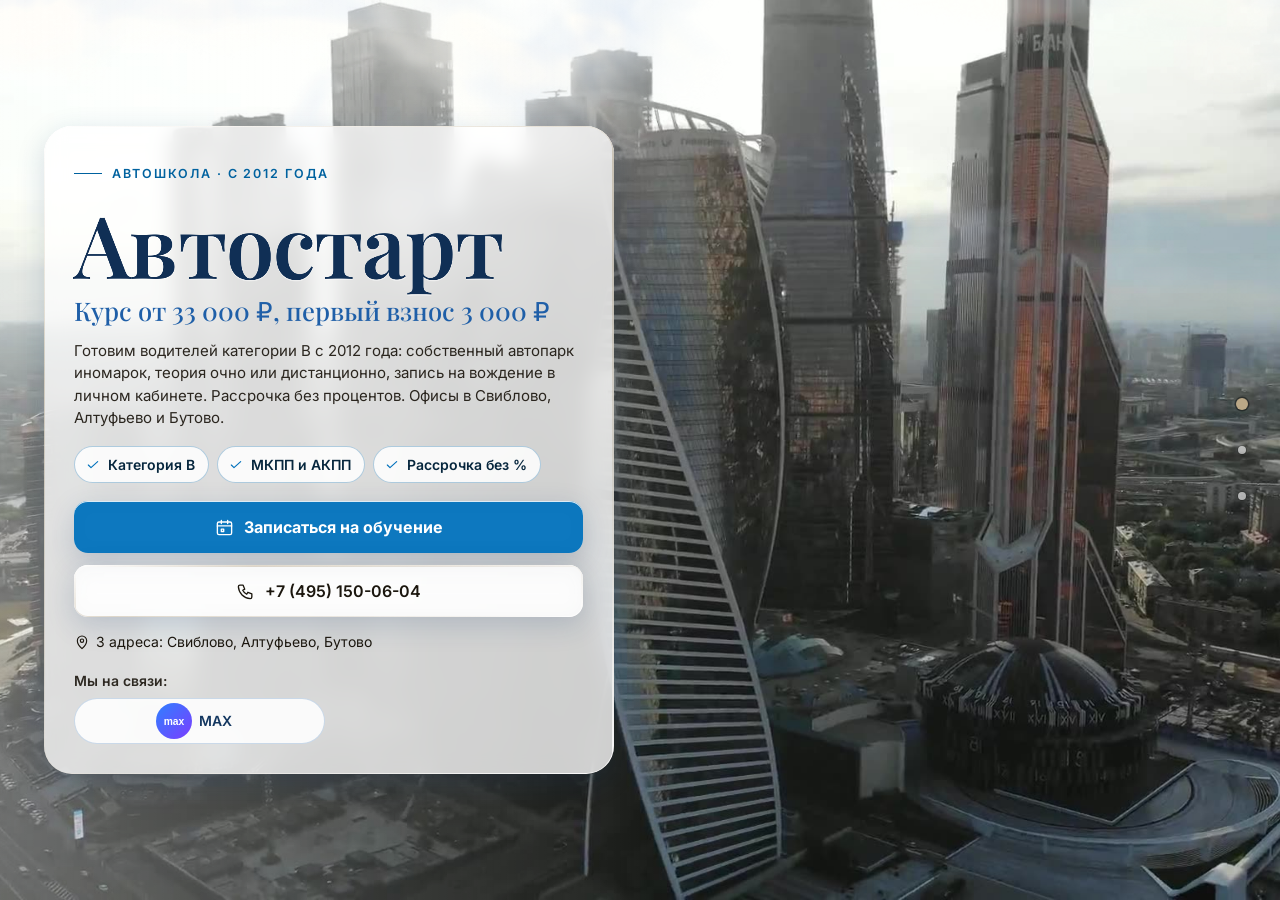
==== index.html @ 8926f815 "Автошкола «Автостарт»: этап 1 — главная, цены, контакты" ====
<!DOCTYPE html>
<html lang="ru" data-theme="light">
<head>
<meta charset="utf-8">
<meta name="viewport" content="width=device-width, initial-scale=1, viewport-fit=cover">
<title>Автошкола «Автостарт» — права категории B, Свиблово, Алтуфьево, Бутово, Москва, от 33 000 ₽</title>
<meta name="description" content="Автошкола «Автостарт» с 2012 года: категория B, МКПП и АКПП, рассрочка без процентов, первый взнос 3 000 ₽. Свиблово, Алтуфьево, Бутово. Курс — от 33 000 ₽. Телефон +7 (495) 150-06-04.">
<meta name="robots" content="noindex, nofollow, noarchive">
<meta name="geo.region" content="RU-SPE">
<meta name="geo.placename" content="Санкт-Петербург">
<meta name="geo.position" content="59.8944504;30.4585142">
<meta name="ICBM" content="59.8944504, 30.4585142">
<meta property="og:type" content="website">
<meta property="og:locale" content="ru_RU">
<meta property="og:site_name" content="Автошкола «Автостарт»">
<meta property="og:title" content="Автошкола «Автостарт» — права категории B, Свиблово, Алтуфьево, Бутово, Москва, от 33 000 ₽">
<meta property="og:description" content="Автошкола «Автостарт» с 2012 года: категория B, МКПП и АКПП, рассрочка без процентов, первый взнос 3 000 ₽. Свиблово, Алтуфьево, Бутово. Курс — от 33 000 ₽. Телефон +7 (495) 150-06-04.">
<meta name="twitter:card" content="summary_large_image">
<meta name="twitter:title" content="Автошкола «Автостарт» — права категории B, Свиблово, Алтуфьево, Бутово, Москва, от 33 000 ₽">
<meta name="twitter:description" content="Автошкола «Автостарт» с 2012 года: категория B, МКПП и АКПП, рассрочка без процентов, первый взнос 3 000 ₽. Свиблово, Алтуфьево, Бутово. Курс — от 33 000 ₽. Телефон +7 (495) 150-06-04.">
<meta name="theme-color" content="#edf6fc">
<link rel="icon" href="data:image/svg+xml,%3Csvg%20xmlns%3D%22http%3A//www.w3.org/2000/svg%22%20viewBox%3D%220%200%2064%2064%22%3E%3Crect%20width%3D%2264%22%20height%3D%2264%22%20rx%3D%2214%22%20fill%3D%22%231f5fa8%22/%3E%3Ccircle%20cx%3D%2232%22%20cy%3D%2232%22%20r%3D%2217%22%20fill%3D%22none%22%20stroke%3D%22%23fff%22%20stroke-width%3D%225%22/%3E%3Ccircle%20cx%3D%2232%22%20cy%3D%2232%22%20r%3D%225%22%20fill%3D%22%23ffc54d%22/%3E%3C/svg%3E">
<script>document.documentElement.classList.add('js');try{var _i=parseInt(localStorage.getItem('nb_fs2'),10),_f=[1,1.15,1.3,1.5][_i];if(_f)document.documentElement.style.setProperty('--fs',_f)}catch(e){}</script>
<style id="hero-timing">:root{--hero-d:1.2s}</style>
<link rel="preload" as="image" href="img/hero-poster.jpg" fetchpriority="high">
<!-- шрифты лежат внутри сайта: Google Fonts у российской аудитории режется -->
<style>
@font-face{font-family:'Inter';font-style:normal;font-weight:400;font-display:swap;src:url(assets/fonts/inter-400-cyrillic-ext.woff2) format('woff2');unicode-range:U+0460-052F, U+1C80-1C8A, U+20B4, U+2DE0-2DFF, U+A640-A69F, U+FE2E-FE2F}
@font-face{font-family:'Inter';font-style:normal;font-weight:400;font-display:swap;src:url(assets/fonts/inter-400-cyrillic.woff2) format('woff2');unicode-range:U+0301, U+0400-045F, U+0490-0491, U+04B0-04B1, U+2116}
@font-face{font-family:'Inter';font-style:normal;font-weight:400;font-display:swap;src:url(assets/fonts/inter-400-latin-ext.woff2) format('woff2');unicode-range:U+0100-02BA, U+02BD-02C5, U+02C7-02CC, U+02CE-02D7, U+02DD-02FF, U+0304, U+0308, U+0329, U+1D00-1DBF, U+1E00-1E9F, U+1EF2-1EFF, U+2020, U+20A0-20AB, U+20AD-20C0, U+2113, U+2C60-2C7F, U+A720-A7FF}
@font-face{font-family:'Inter';font-style:normal;font-weight:400;font-display:swap;src:url(assets/fonts/inter-400-latin.woff2) format('woff2');unicode-range:U+0000-00FF, U+0131, U+0152-0153, U+02BB-02BC, U+02C6, U+02DA, U+02DC, U+0304, U+0308, U+0329, U+2000-206F, U+20AC, U+2122, U+2191, U+2193, U+2212, U+2215, U+FEFF, U+FFFD}
@font-face{font-family:'Inter';font-style:normal;font-weight:500;font-display:swap;src:url(assets/fonts/inter-500-cyrillic-ext.woff2) format('woff2');unicode-range:U+0460-052F, U+1C80-1C8A, U+20B4, U+2DE0-2DFF, U+A640-A69F, U+FE2E-FE2F}
@font-face{font-family:'Inter';font-style:normal;font-weight:500;font-display:swap;src:url(assets/fonts/inter-500-cyrillic.woff2) format('woff2');unicode-range:U+0301, U+0400-045F, U+0490-0491, U+04B0-04B1, U+2116}
@font-face{font-family:'Inter';font-style:normal;font-weight:500;font-display:swap;src:url(assets/fonts/inter-500-latin-ext.woff2) format('woff2');unicode-range:U+0100-02BA, U+02BD-02C5, U+02C7-02CC, U+02CE-02D7, U+02DD-02FF, U+0304, U+0308, U+0329, U+1D00-1DBF, U+1E00-1E9F, U+1EF2-1EFF, U+2020, U+20A0-20AB, U+20AD-20C0, U+2113, U+2C60-2C7F, U+A720-A7FF}
@font-face{font-family:'Inter';font-style:normal;font-weight:500;font-display:swap;src:url(assets/fonts/inter-500-latin.woff2) format('woff2');unicode-range:U+0000-00FF, U+0131, U+0152-0153, U+02BB-02BC, U+02C6, U+02DA, U+02DC, U+0304, U+0308, U+0329, U+2000-206F, U+20AC, U+2122, U+2191, U+2193, U+2212, U+2215, U+FEFF, U+FFFD}
@font-face{font-family:'Inter';font-style:normal;font-weight:600;font-display:swap;src:url(assets/fonts/inter-600-cyrillic-ext.woff2) format('woff2');unicode-range:U+0460-052F, U+1C80-1C8A, U+20B4, U+2DE0-2DFF, U+A640-A69F, U+FE2E-FE2F}
@font-face{font-family:'Inter';font-style:normal;font-weight:600;font-display:swap;src:url(assets/fonts/inter-600-cyrillic.woff2) format('woff2');unicode-range:U+0301, U+0400-045F, U+0490-0491, U+04B0-04B1, U+2116}
@font-face{font-family:'Inter';font-style:normal;font-weight:600;font-display:swap;src:url(assets/fonts/inter-600-latin-ext.woff2) format('woff2');unicode-range:U+0100-02BA, U+02BD-02C5, U+02C7-02CC, U+02CE-02D7, U+02DD-02FF, U+0304, U+0308, U+0329, U+1D00-1DBF, U+1E00-1E9F, U+1EF2-1EFF, U+2020, U+20A0-20AB, U+20AD-20C0, U+2113, U+2C60-2C7F, U+A720-A7FF}
@font-face{font-family:'Inter';font-style:normal;font-weight:600;font-display:swap;src:url(assets/fonts/inter-600-latin.woff2) format('woff2');unicode-range:U+0000-00FF, U+0131, U+0152-0153, U+02BB-02BC, U+02C6, U+02DA, U+02DC, U+0304, U+0308, U+0329, U+2000-206F, U+20AC, U+2122, U+2191, U+2193, U+2212, U+2215, U+FEFF, U+FFFD}
@font-face{font-family:'Inter';font-style:normal;font-weight:700;font-display:swap;src:url(assets/fonts/inter-700-cyrillic-ext.woff2) format('woff2');unicode-range:U+0460-052F, U+1C80-1C8A, U+20B4, U+2DE0-2DFF, U+A640-A69F, U+FE2E-FE2F}
@font-face{font-family:'Inter';font-style:normal;font-weight:700;font-display:swap;src:url(assets/fonts/inter-700-cyrillic.woff2) format('woff2');unicode-range:U+0301, U+0400-045F, U+0490-0491, U+04B0-04B1, U+2116}
@font-face{font-family:'Inter';font-style:normal;font-weight:700;font-display:swap;src:url(assets/fonts/inter-700-latin-ext.woff2) format('woff2');unicode-range:U+0100-02BA, U+02BD-02C5, U+02C7-02CC, U+02CE-02D7, U+02DD-02FF, U+0304, U+0308, U+0329, U+1D00-1DBF, U+1E00-1E9F, U+1EF2-1EFF, U+2020, U+20A0-20AB, U+20AD-20C0, U+2113, U+2C60-2C7F, U+A720-A7FF}
@font-face{font-family:'Inter';font-style:normal;font-weight:700;font-display:swap;src:url(assets/fonts/inter-700-latin.woff2) format('woff2');unicode-range:U+0000-00FF, U+0131, U+0152-0153, U+02BB-02BC, U+02C6, U+02DA, U+02DC, U+0304, U+0308, U+0329, U+2000-206F, U+20AC, U+2122, U+2191, U+2193, U+2212, U+2215, U+FEFF, U+FFFD}
@font-face{font-family:'Playfair Display';font-style:normal;font-weight:500;font-display:swap;src:url(assets/fonts/playfair-display-500-cyrillic.woff2) format('woff2');unicode-range:U+0301, U+0400-045F, U+0490-0491, U+04B0-04B1, U+2116}
@font-face{font-family:'Playfair Display';font-style:normal;font-weight:500;font-display:swap;src:url(assets/fonts/playfair-display-500-latin-ext.woff2) format('woff2');unicode-range:U+0100-02BA, U+02BD-02C5, U+02C7-02CC, U+02CE-02D7, U+02DD-02FF, U+0304, U+0308, U+0329, U+1D00-1DBF, U+1E00-1E9F, U+1EF2-1EFF, U+2020, U+20A0-20AB, U+20AD-20C0, U+2113, U+2C60-2C7F, U+A720-A7FF}
@font-face{font-family:'Playfair Display';font-style:normal;font-weight:500;font-display:swap;src:url(assets/fonts/playfair-display-500-latin.woff2) format('woff2');unicode-range:U+0000-00FF, U+0131, U+0152-0153, U+02BB-02BC, U+02C6, U+02DA, U+02DC, U+0304, U+0308, U+0329, U+2000-206F, U+20AC, U+2122, U+2191, U+2193, U+2212, U+2215, U+FEFF, U+FFFD}
@font-face{font-family:'Playfair Display';font-style:normal;font-weight:600;font-display:swap;src:url(assets/fonts/playfair-display-600-cyrillic.woff2) format('woff2');unicode-range:U+0301, U+0400-045F, U+0490-0491, U+04B0-04B1, U+2116}
@font-face{font-family:'Playfair Display';font-style:normal;font-weight:600;font-display:swap;src:url(assets/fonts/playfair-display-600-latin-ext.woff2) format('woff2');unicode-range:U+0100-02BA, U+02BD-02C5, U+02C7-02CC, U+02CE-02D7, U+02DD-02FF, U+0304, U+0308, U+0329, U+1D00-1DBF, U+1E00-1E9F, U+1EF2-1EFF, U+2020, U+20A0-20AB, U+20AD-20C0, U+2113, U+2C60-2C7F, U+A720-A7FF}
@font-face{font-family:'Playfair Display';font-style:normal;font-weight:600;font-display:swap;src:url(assets/fonts/playfair-display-600-latin.woff2) format('woff2');unicode-range:U+0000-00FF, U+0131, U+0152-0153, U+02BB-02BC, U+02C6, U+02DA, U+02DC, U+0304, U+0308, U+0329, U+2000-206F, U+20AC, U+2122, U+2191, U+2193, U+2212, U+2215, U+FEFF, U+FFFD}
/* ===== Notary site — generator stylesheet (light warm base, dark theme by toggle) ===== */
:root{
  --p100:#665230; --p90:#97825e; --p80:#bba887; --p70:#c2b9a9; --p50:#dad5ce; --p40:#e0dedb;
  --p30:#eeece9; --p20:#f1f1f0; --p10:#f8f8f8; --n100:#0e0f11; --n90:#3c404b; --n10:#fff;

  --bg:var(--p10); --bg2:var(--p20); --bg3:var(--p30); --card:var(--n10); --text:var(--n100); --muted:var(--n90);
  --line:var(--p50); --line2:var(--p40); --accent:var(--p90); --accent-d:var(--p100); --accent-l:var(--p80); --accent-soft:var(--p30);
  --on-accent:#fff; --shadow:0 1px 10px rgba(51,51,51,.10); --shadow-lg:0 12px 40px rgba(30,24,10,.14);
  --hero-ov1:rgba(14,15,17,.72); --hero-ov2:rgba(14,15,17,.30); --sec-ov:rgba(248,248,248,.72);
  --ok:#2e8b57; --bad:#b4453b;
  /* те же цвета составляющими: rgba() понимают все браузеры, color-mix() — нет */
  --bg-rgb:248,248,248; --card-rgb:255,255,255; --accent-rgb:151,130,94; --ok-rgb:46,139,87;

  --zc:var(--fs); --fs:1; --vwu:calc(1vw / var(--fs)); --vhu:calc(1vh / var(--fs));   /* масштаб текста (А−/А+) и «честные» vw/vh под ним */
  --hdr-h:68px; --bar-h:70px; --vh:calc(100*var(--vhu)); --gap:24px; --radius:14px; --radius-s:10px;
  --font:"Inter",Tahoma,Arial,sans-serif; --serif:"Playfair Display",Georgia,"Times New Roman",serif;
  --ease:cubic-bezier(.65,.05,.36,1); --speed:520ms;
}
html[data-theme="dark"]{
  --bg:#17150f; --bg2:#1d1a13; --bg3:#252117; --card:#221e15; --text:#f1ebdf; --muted:#b9ae98;
  --line:#3a3325; --line2:#2f2a1e; --accent:#c9b17f; --accent-d:#e0cf9f; --accent-l:#8d7b58; --accent-soft:#2a251a;
  --on-accent:#17150f; --shadow:0 1px 12px rgba(0,0,0,.45); --shadow-lg:0 14px 40px rgba(0,0,0,.55);
  --hero-ov1:rgba(10,9,6,.80); --hero-ov2:rgba(10,9,6,.40); --sec-ov:rgba(16,15,12,.76);
  --bg-rgb:23,21,15; --card-rgb:34,30,21; --accent-rgb:201,177,127;
}

*,*::before,*::after{box-sizing:border-box}
/* А−/А+: весь сайт — шапка, плашки, меню, формы, окна — растёт пропорционально, как при увеличении масштаба в браузере */
html{-webkit-text-size-adjust:100%;scroll-behavior:auto;zoom:var(--fs,1)}
html,body{height:100%;margin:0;overflow:hidden;background:var(--bg);color:var(--text);
  font-family:var(--font);font-size:16px;line-height:1.55;-webkit-font-smoothing:antialiased}
body{overscroll-behavior:none;position:relative}
a{color:inherit;text-decoration:none}
img{display:block;max-width:100%}
button{font:inherit;color:inherit;background:none;border:0;padding:0;cursor:pointer}
input,select,textarea{font:inherit;color:inherit}
h1,h2,h3,h4,p{margin:0}
ul{margin:0;padding:0;list-style:none}
svg{display:block}
.ico{width:22px;height:22px;stroke:currentColor;fill:none;stroke-width:1.7;stroke-linecap:round;stroke-linejoin:round;flex:none}
.vh{position:absolute!important;width:1px;height:1px;overflow:hidden;clip:rect(0 0 0 0);white-space:nowrap}

/* ---------- typography helpers ---------- */
.kicker{display:inline-flex;align-items:center;gap:10px;font-size:13px;font-weight:600;letter-spacing:.14em;text-transform:uppercase;color:var(--accent)}
.kicker::before{content:"";width:28px;height:1px;background:var(--accent)}
.h2{font-size:clamp(26px,calc(3.2*var(--vwu,1vw)),40px);font-weight:600;letter-spacing:-.02em;line-height:1.12;margin-top:10px}
.lead{color:var(--muted);font-size:17px;max-width:640px;margin-top:12px}
.sec-head{margin-bottom:28px}
#contacts .sec-head{margin-bottom:18px}

/* ---------- buttons ---------- */
.btn{display:inline-flex;align-items:center;justify-content:center;gap:10px;min-height:48px;padding:0 22px;border-radius:999px;
  font-weight:600;font-size:15px;line-height:1;border:1.5px solid transparent;transition:background .25s,color .25s,border-color .25s,transform .2s,box-shadow .25s;white-space:nowrap}
.btn:active{transform:translateY(1px)}
.btn-primary{background:var(--accent-d);color:var(--on-accent);border-color:var(--accent-d)}
.btn-primary:hover{background:var(--accent);border-color:var(--accent);color:#fff}
html[data-theme="dark"] .btn-primary:hover{color:#17150f}
.btn-ghost{border-color:var(--line);color:var(--text);background:var(--card)}
.btn-ghost:hover{border-color:var(--accent);color:var(--accent-d)}
.btn-light{background:rgba(255,255,255,.14);color:#fff;border-color:rgba(255,255,255,.55);backdrop-filter:blur(6px)}
.btn-light:hover{background:#fff;color:var(--n100)}
.btn-white{background:#fff;color:var(--n100);border-color:#fff}
.btn-white:hover{background:var(--p30);border-color:var(--p30)}
.btn .ico{width:18px;height:18px}
.btn-sm{min-height:44px;padding:0 16px;font-size:14px}

/* ---------- header ---------- */
.hdr{position:fixed;top:0;left:0;right:0;height:var(--hdr-h);z-index:200;display:flex;align-items:center;
  zoom:calc(1 / var(--zc,1)); --vwu:1vw; --vhu:1vh;   /* А−/А+ шапку не трогают: она всегда как при 100 % (страница в zoom, шапка — встречный zoom) */
  background:rgba(var(--bg-rgb),.88);backdrop-filter:blur(12px);-webkit-backdrop-filter:blur(12px);
  border-bottom:1px solid var(--line2);transition:background .3s}
.hdr-in{width:100%;max-width:1280px;margin:0 auto;padding:0 28px;display:flex;align-items:center;gap:24px}
.brand{display:flex;align-items:center;gap:12px;min-width:0;min-height:44px}
.mono-img{object-fit:contain;background:#fff;padding:2px;box-sizing:border-box}
.mono{width:42px;height:42px;border-radius:12px;background:var(--accent-d);color:var(--on-accent);display:grid;place-items:center;
  font-family:var(--serif);font-size:20px;font-weight:600;flex:none;letter-spacing:.02em}
.brand-t{display:flex;flex-direction:column;line-height:1.15;min-width:0}
.brand-n{font-weight:600;font-size:15px;white-space:nowrap;overflow:hidden;text-overflow:ellipsis}
.brand-s{font-size:13px;color:var(--muted);white-space:nowrap;overflow:hidden;text-overflow:ellipsis}
.nav{display:flex;align-items:center;gap:4px;margin-left:auto}
.nav > li{position:relative}
.nav-a{display:inline-flex;align-items:center;gap:6px;min-height:44px;padding:10px 12px;border-radius:8px;font-size:14px;font-weight:500;color:var(--text);opacity:.8;transition:opacity .2s,background .2s}
.nav-a:hover,.nav-a.cur,.nav > li.open > .nav-a{opacity:1;background:var(--bg3)}
.nav-a .chev{width:14px;height:14px;transition:transform .25s}
.nav > li.open > .nav-a .chev{transform:rotate(180deg)}
.hdr-tools{display:flex;align-items:center;gap:6px;margin-left:8px}
.tool{width:44px;height:44px;border-radius:10px;display:grid;place-items:center;color:var(--text);opacity:.8;transition:background .2s,opacity .2s}
.tool:hover{background:var(--bg3);opacity:1}
.tool .ico{width:20px;height:20px}
.tool-lang{width:auto;padding:0 10px;gap:6px;font-size:13px;font-weight:600;letter-spacing:.04em;display:flex;align-items:center}
.lang-wrap{position:relative}
.lang-dd{position:absolute;right:0;top:calc(100% + 8px);background:var(--card);border:1px solid var(--line);border-radius:12px;box-shadow:var(--shadow-lg);
  padding:6px;min-width:190px;display:none;z-index:210}
.lang-wrap.open .lang-dd{display:block}
.lang-dd button,.lang-dd a{display:flex;width:100%;align-items:center;gap:10px;min-height:44px;padding:9px 12px;border-radius:8px;font-size:14px;text-align:left}
.lang-dd button:hover,.lang-dd a:hover{background:var(--bg3)}
.lang-dd button.cur,.lang-dd a.cur{color:var(--accent-d);font-weight:600}
.lang-dd b{font-size:13px;letter-spacing:.08em;width:26px;color:var(--muted)}
.hdr-book{margin-left:4px}
.burger{display:none}
.moon,.sun{display:none}
html[data-theme="dark"] .sun{display:block}
html:not([data-theme="dark"]) .moon{display:block}

/* mega menu */
.mega{position:absolute;left:50%;top:calc(100% + 10px);transform:translateX(-50%);width:min(980px,calc(calc(100*var(--vwu,1vw)) - 40px));
  background:var(--card);border:1px solid var(--line);border-radius:16px;box-shadow:var(--shadow-lg);padding:20px;display:none;z-index:210}
.nav > li.open > .mega{display:block}
.mega-head{display:flex;justify-content:space-between;align-items:baseline;gap:16px;padding:0 6px 14px;border-bottom:1px solid var(--line2);margin-bottom:12px}
.mega-head b{font-size:14px}
.mega-head span{font-size:13px;color:var(--muted)}
.mega-grid{display:grid;grid-template-columns:repeat(2,1fr);gap:4px}
.mega-it{display:flex;gap:12px;align-items:flex-start;padding:10px 12px;border-radius:10px;text-align:left;width:100%;transition:background .2s}
.mega-it:hover{background:var(--bg3)}
.mega-it .cic{width:38px;height:38px;border-radius:10px;background:var(--accent-soft);color:var(--accent-d);display:grid;place-items:center;flex:none}
.mega-it .cic .ico{width:20px;height:20px}
.mega-it b{display:block;font-size:14px;font-weight:600}
.mega-it small{display:block;font-size:13px;color:var(--muted);line-height:1.35;margin-top:2px}
.mega-it em{font-style:normal;font-size:13px;color:var(--accent);margin-top:3px;display:block}

/* mobile menu */
.mmenu{position:fixed;top:calc(var(--hdr-h) / var(--zc,1));left:0;right:0;bottom:var(--bar-h);z-index:190;background:var(--bg);overflow-y:auto;padding:14px 18px 30px;display:none}
.mmenu.open{display:block}
.mmenu a,.mmenu .macc > button{display:flex;align-items:center;justify-content:space-between;width:100%;padding:14px 6px;border-bottom:1px solid var(--line2);font-size:17px;font-weight:500;text-align:left}
.mmenu .macc > button .chev{width:18px;height:18px;transition:transform .25s}
.mmenu .macc.open > button .chev{transform:rotate(180deg)}
.mmenu .macc-list{display:none;padding:4px 0 8px}
.mmenu .macc.open .macc-list{display:block}
.mmenu .macc-list button{display:flex;align-items:center;gap:12px;width:100%;padding:11px 8px;border-radius:10px;text-align:left;font-size:15px}
.mmenu .macc-list button:hover{background:var(--bg3)}
.mmenu .macc-list .cic{width:32px;height:32px;border-radius:8px;background:var(--accent-soft);color:var(--accent-d);display:grid;place-items:center;flex:none}
.mmenu .macc-list .cic .ico{width:17px;height:17px}
.mmenu-foot{display:flex;flex-wrap:wrap;gap:8px;margin-top:18px}
.mmenu-foot .btn{flex:1}

/* ---------- full-page scroller ---------- */
.fp{position:relative;width:100%;height:var(--vh);overflow:hidden}
.fp-track{will-change:transform;transition:transform var(--speed) var(--ease)}
.fp-track.no-anim{transition:none}
.sec{position:relative;height:var(--vh);width:100%;overflow:hidden}
.sec-scroll{height:100%;overflow-y:auto;overflow-x:hidden;display:flex;flex-direction:column;
  padding:calc(var(--hdr-h) / var(--zc,1) + 20px) 28px calc(var(--bar-h) + 96px);-webkit-overflow-scrolling:touch;scrollbar-width:thin;scrollbar-color:var(--line) transparent}
.wrap{margin:auto;width:100%;max-width:1180px}
.sec-alt{background:var(--bg2)}

/* reveal animation */
.rv{opacity:0;transform:translateY(18px);transition:opacity .7s ease,transform .7s ease;transition-delay:calc(var(--i,0) * 90ms)}
.sec.active .rv{opacity:1;transform:none}

/* side dots */
.dots{position:fixed;right:16px;top:50%;transform:translateY(-50%);z-index:150;display:flex;flex-direction:column;gap:2px}
.dots button{position:relative;width:44px;height:44px;display:grid;place-items:center}
.dots button::after{content:"";width:8px;height:8px;border-radius:50%;background:var(--muted);opacity:.45;transition:transform .25s,opacity .25s,background .25s}
.dots button:hover::after{opacity:.9}
.dots button.cur::after{background:var(--accent);opacity:1;transform:scale(1.5)}
.dots button span{position:absolute;right:32px;top:50%;transform:translateY(-50%) translateX(6px);background:var(--n100);color:#fff;font-size:13px;
  padding:5px 10px;border-radius:6px;white-space:nowrap;opacity:0;pointer-events:none;transition:opacity .2s,transform .2s}
.dots button:hover span{opacity:1;transform:translateY(-50%)}
.sec-hero ~ .dots{color:#fff}
body[data-sec="0"] .dots button::after{background:#fff}
body[data-sec="0"] .dots button.cur::after{background:var(--p80)}

.sec:not(.sec-hero) .sec-scroll{position:relative;z-index:1}

.status{display:inline-flex;align-items:center;gap:8px;padding:8px 14px 8px 10px;border-radius:999px;background:rgba(255,255,255,.12);border:1px solid rgba(255,255,255,.28);font-size:13px;backdrop-filter:blur(6px)}
.status i{width:9px;height:9px;border-radius:50%;background:#7bd389;box-shadow:0 0 0 3px rgba(123,211,137,.28)}
.status.closed i{background:#f08a7e;box-shadow:0 0 0 3px rgba(240,138,126,.28)}
.status.soon i{background:#f0c674;box-shadow:0 0 0 3px rgba(240,198,116,.28)}
.status span{opacity:.85}
.addr-link{display:inline-flex;align-items:center;gap:6px;border-bottom:1px solid currentColor;padding:13px 0 14px;margin:-13px 0 -14px;transition:color .2s}
.addr-link:hover{color:var(--accent)}
.addr-link .ico{width:16px;height:16px}

/* ---------- services ---------- */
.svc-grid{display:grid;grid-template-columns:repeat(5,1fr);gap:14px}
.svc{display:flex;flex-direction:column;align-items:flex-start;gap:10px;padding:18px 16px 16px;border-radius:var(--radius);background:var(--card);border:1px solid var(--line2);
  text-align:left;min-height:170px;transition:transform .25s,box-shadow .25s,border-color .25s;position:relative}
.svc:hover{transform:translateY(-3px);box-shadow:var(--shadow-lg);border-color:var(--accent-l)}
.svc .cic{width:44px;height:44px;border-radius:12px;background:var(--accent-soft);color:var(--accent-d);display:grid;place-items:center}
.svc b{font-size:15px;font-weight:600;line-height:1.3}
.svc small{font-size:13px;color:var(--muted);line-height:1.35}
.svc em{font-style:normal;font-size:13px;color:var(--accent);margin-top:auto;padding-top:6px;display:inline-flex;align-items:center;gap:4px}
.svc em .ico{width:12px;height:12px}

/* ---------- about ---------- */
.about{display:grid;grid-template-columns:1.15fr .85fr;gap:48px;align-items:start}
.about-txt p{color:var(--muted);margin-top:14px;font-size:16px}
.about-txt p:first-of-type{color:var(--text)}
.quote{margin-top:22px;padding:16px 20px;border-left:3px solid var(--accent);background:var(--card);border-radius:0 12px 12px 0;font-family:var(--serif);font-size:18px;line-height:1.45;color:var(--text)}
.creds{display:grid;gap:10px}
.cred{display:flex;gap:14px;align-items:center;padding:14px 16px;border-radius:12px;background:var(--card);border:1px solid var(--line2)}
.cred .cic{width:40px;height:40px;border-radius:10px;background:var(--accent-soft);color:var(--accent-d);display:grid;place-items:center;flex:none}
.cred .cic .ico{width:20px;height:20px}
.cred small{display:block;font-size:13px;color:var(--muted);text-transform:uppercase;letter-spacing:.06em}
.cred b{display:block;font-size:15px;font-weight:600;line-height:1.3}
.chips{display:flex;flex-wrap:wrap;gap:8px;margin-top:16px}
.chips li{padding:8px 14px;border-radius:999px;border:1px solid var(--accent-l);color:var(--accent-d);font-size:13.5px;font-weight:500;background:var(--card)}
.strong-lbl{margin-top:22px;font-size:13px;text-transform:uppercase;letter-spacing:.1em;color:var(--muted)}

/* ---------- how ---------- */
.steps{display:grid;grid-template-columns:repeat(5,1fr);gap:16px;position:relative;margin-top:14px}
.steps::before{content:"";position:absolute;left:8%;right:8%;top:30px;height:1px;background:var(--line)}
.step{position:relative;padding:0 8px}
.step-n{width:60px;height:60px;border-radius:50%;background:var(--card);border:1.5px solid var(--accent-l);color:var(--accent-d);display:grid;place-items:center;
  font-family:var(--serif);font-size:24px;font-weight:600;position:relative;z-index:1;transition:background .4s,color .4s}
.sec.active .step-n{animation:pop .6s var(--ease) both;animation-delay:calc(var(--i) * 140ms + 150ms)}
@keyframes pop{0%{transform:scale(.6);opacity:0}60%{transform:scale(1.08);opacity:1}100%{transform:scale(1)}}
.step b{display:block;margin-top:16px;font-size:17px;font-weight:600}
.step p{color:var(--muted);font-size:14.5px;margin-top:6px}

/* ---------- reviews ---------- */
.reviews{display:grid;grid-template-columns:300px 1fr;gap:28px;align-items:start}
.rsum{background:var(--card);border:1px solid var(--line2);border-radius:var(--radius);padding:26px 24px;text-align:center}
.rsum .big{font-family:var(--serif);font-size:64px;line-height:1;font-weight:500;color:var(--accent-d)}
.stars{display:inline-flex;gap:3px;--fill:100%}
.stars svg{width:20px;height:20px}
.stars .st{fill:var(--line);stroke:none}
.stars .st.on{fill:#e7b73b}
.stars .st.half{fill:url(#halfgrad)}
.rsum .stars{margin-top:8px}
.rsum p{color:var(--muted);font-size:13.5px;margin-top:10px;line-height:1.4}
.rsum .btn{margin-top:16px;width:100%}
.rsum .gis{display:block;margin:10px 0 -14px;padding:14px 0;font-size:13px;color:var(--accent-d);text-decoration:underline;text-underline-offset:3px}
.rgrid{display:grid;grid-template-columns:repeat(2,1fr);gap:14px}
.rev{background:var(--card);border:1px solid var(--line2);border-radius:var(--radius);padding:20px;display:flex;flex-direction:column;gap:10px}
.rev .stars svg{width:15px;height:15px}
.rev p{font-size:14.5px;line-height:1.5;flex:1}
.rev p::before{content:"“";font-family:var(--serif);color:var(--accent);font-size:22px;line-height:0;margin-right:4px;vertical-align:-6px}
.rev-meta{display:flex;flex-wrap:wrap;justify-content:space-between;gap:4px 10px;align-items:baseline;font-size:13px;color:var(--muted)}
.rev-meta b{color:var(--text);font-weight:600}
.rev-src{display:inline-flex;align-items:center;gap:5px;white-space:nowrap;margin-left:auto}
.rev-src i{width:6px;height:6px;border-radius:50%;background:var(--accent)}
.rev-sample{color:var(--muted);font-style:italic;opacity:.85}
.rev-real{color:var(--accent-d);font-weight:600}
.rev-real i{background:var(--ok)}
.rev-is-real{border-color:var(--accent-l)}
.demo-note{margin-top:14px;max-width:760px;font-size:13.5px;line-height:1.45;color:var(--muted);background:var(--accent-soft);
  border-left:3px solid var(--accent);border-radius:0 8px 8px 0;padding:8px 12px}
.rnote{margin-top:14px;font-size:13px;color:var(--muted)}

/* ---------- faq ---------- */
.faq{display:grid;grid-template-columns:1fr 1fr;gap:0 32px;align-items:start}
.faq-col{display:flex;flex-direction:column}
.fq{border-bottom:1px solid var(--line)}
.fq > button{display:flex;width:100%;align-items:center;justify-content:space-between;gap:16px;min-height:44px;padding:16px 4px;text-align:left;font-weight:600;font-size:15.5px;line-height:1.35}
.fq > button .pl{width:26px;height:26px;border-radius:50%;border:1px solid var(--line);display:grid;place-items:center;flex:none;color:var(--accent-d);transition:transform .3s,background .3s}
.fq > button .pl .ico{width:14px;height:14px}
.fq.open > button .pl{transform:rotate(45deg);background:var(--accent-soft)}
.fq-a{display:grid;grid-template-rows:0fr;transition:grid-template-rows .35s var(--ease)}
.fq.open .fq-a{grid-template-rows:1fr}
.fq-a > div{overflow:hidden}
.fq-a p{color:var(--muted);font-size:14.5px;padding:0 4px 16px;line-height:1.55}
.fq-a .faq-note{font-size:13px;color:var(--accent-d);padding-bottom:6px}
.fq-a .faq-note:empty{display:none}

/* ---------- contacts ---------- */
.contacts{display:grid;grid-template-columns:1fr 1.05fr 1fr;gap:18px;align-items:stretch}
.contacts .cbox{padding:16px 18px}
.cbox{background:var(--card);border:1px solid var(--line2);border-radius:var(--radius);padding:20px}
.cl{display:grid;gap:12px}
.cl li{display:flex;gap:12px;align-items:flex-start}
.cl .cic{width:36px;height:36px;border-radius:10px;background:var(--accent-soft);color:var(--accent-d);display:grid;place-items:center;flex:none}
.cl .cic .ico{width:18px;height:18px}
.cl small{display:block;font-size:13px;color:var(--muted);text-transform:uppercase;letter-spacing:.06em}
.cl b{display:block;font-weight:500;font-size:15px;line-height:1.4}
.cl a.tel,.cl a.mail{display:block;padding:14px 0;margin:-14px 0}
.cl a.tel:hover,.cl a.mail:hover{color:var(--accent-d)}
.hours-link{display:inline-block;font-size:13px;color:var(--accent-d);text-decoration:underline;text-underline-offset:3px;padding:14px 0;margin:-14px 0}
.cl .msgs{display:flex;gap:8px;margin-top:4px;flex-wrap:wrap}
.cl .msgs a{display:inline-flex;align-items:center;gap:6px;padding:6px 10px;border-radius:8px;border:1px solid var(--line);font-size:13px;min-height:44px}
.cl .msgs a .ico{width:16px;height:16px}
.mapbox{display:flex;flex-direction:column;gap:12px;padding:12px}
.map{flex:1;min-height:280px;border-radius:10px;overflow:hidden;border:1px solid var(--line);background:var(--bg3);position:relative}
.map iframe{width:100%;height:100%;border:0;position:absolute;inset:0}
.map-actions{display:flex;gap:8px;flex-wrap:wrap}
.map-actions .btn{flex:1;min-height:44px;font-size:14px;padding:0 12px}

/* form */
.form h3{font-size:19px;font-weight:600}
.form .fdesc{color:var(--muted);font-size:13.5px;margin-top:6px}
.fg{display:grid;gap:8px;margin-top:12px}
.f2{display:grid;grid-template-columns:1fr 1fr;gap:10px}
.fld{display:flex;flex-direction:column;gap:4px}
.fld label{font-size:13px;color:var(--muted);font-weight:500}
.fld input,.fld select,.fld textarea{width:100%;background:var(--bg);border:1px solid var(--line);border-radius:10px;padding:8px 12px;font-size:14px;transition:border-color .2s,box-shadow .2s;min-height:44px}
.fld textarea{min-height:48px;resize:vertical}
.fld input:focus,.fld select:focus,.fld textarea:focus{outline:0;border-color:var(--accent);box-shadow:0 0 0 3px rgba(var(--accent-rgb),.22)}
.fld.err input,.fld.err select{border-color:var(--bad)}
.ferr{font-size:13px;color:var(--bad);display:none}
.fld.err .ferr{display:block}
.fnote{font-size:13px;color:var(--muted);margin-top:8px;line-height:1.4}
.fok{display:none;margin-top:10px;padding:10px 12px;border-radius:10px;background:rgba(var(--ok-rgb),.12);color:var(--ok);font-size:13.5px}
.fok.show{display:block}

.foot{margin-top:18px;padding-top:12px;padding-left:250px;flex-wrap:nowrap;align-items:flex-start;border-top:1px solid var(--line2);display:flex;justify-content:space-between;gap:16px;flex-wrap:wrap;font-size:13px;color:var(--muted)}
.foot p{max-width:none}
.foot .fl{white-space:nowrap;flex:none}
.foot .fl a{margin-left:14px;padding:14px 0;margin-top:-14px;margin-bottom:-14px;display:inline-block;min-width:44px;text-align:center;text-decoration:underline;text-underline-offset:3px}

/* ---------- bottom bar ---------- */
.bar{position:fixed;inset:auto 0 0;z-index:300;background:var(--card);box-shadow:0 -1px 10px rgba(51,51,51,.1);border-top:1px solid var(--line2);
  padding:6px 0;padding-bottom:calc(6px + env(safe-area-inset-bottom,0px))}
.bar-in{display:flex;justify-content:space-around;align-items:center;max-width:1080px;margin:0 auto}
.bi{display:flex;flex-direction:column;align-items:center;gap:5px;padding:8px 24px;border-radius:10px;font-size:13.5px;line-height:1;color:var(--text);opacity:.65;
  transition:opacity .3s,background .3s,color .3s;flex:1;max-width:190px;min-width:0}
.bi span{white-space:nowrap;max-width:100%;overflow:hidden;text-overflow:ellipsis}
.bi .ico{width:24px;height:24px}
.bi:hover{opacity:1;background:var(--bg3)}
.bi.cur{opacity:1;color:var(--accent-d)}


/* ---------- modals ---------- */
.modal{position:fixed;inset:0;z-index:400;background:rgba(14,15,17,.62);display:none;align-items:center;justify-content:center;padding:20px}
.modal.open{display:flex}
.mbox{background:var(--card);color:var(--text);border-radius:18px;width:100%;max-width:560px;max-height:min(calc(86*var(--vhu,1vh)),860px);overflow:auto;padding:26px 26px 22px;position:relative;box-shadow:var(--shadow-lg);
  animation:mup .3s var(--ease)}
@keyframes mup{from{opacity:0;transform:translateY(16px) scale(.98)}to{opacity:1;transform:none}}
.mbox-lg{max-width:760px}
.mclose{position:absolute;top:12px;right:12px;width:44px;height:44px;border-radius:50%;display:grid;place-items:center;color:var(--muted)}
.mclose:hover{background:var(--bg3);color:var(--text)}
.mbox h3{font-size:22px;font-weight:600;padding-right:36px}
.mbox .msub{color:var(--muted);font-size:14px;margin-top:4px}
.hours-t{width:100%;border-collapse:collapse;margin-top:16px;font-size:15px}
.hours-t td{padding:9px 6px;border-bottom:1px solid var(--line2)}
.hours-t td:last-child{text-align:right;font-weight:500;white-space:nowrap}
.hours-t tr.today td{color:var(--accent-d);font-weight:600}
.hours-t tr.today td:first-child::after{content:" · " attr(data-today);font-weight:400;font-size:13px;color:var(--muted)}
.hours-t tr.off td:last-child{color:var(--muted);font-weight:400}
.mnote{margin-top:14px;padding:12px 14px;border-radius:10px;background:var(--bg2);font-size:13.5px;color:var(--muted)}
.mnote b{display:block;color:var(--text);margin-bottom:3px;font-size:13px}
.mcontacts{display:flex;flex-wrap:wrap;gap:8px;margin-top:14px}
.mcontacts a{display:inline-flex;align-items:center;gap:7px;min-height:44px;padding:9px 13px;border-radius:10px;border:1px solid var(--line);font-size:13.5px}
.mcontacts a .ico{width:16px;height:16px}
.mcontacts a:hover{border-color:var(--accent)}
/* способы записи: позвонить, написать на почту, заказать обратный звонок */
.bk-opts{display:grid;gap:10px;margin-top:14px}
.bk-opt{display:flex;align-items:center;gap:14px;min-height:60px;padding:10px 16px;border-radius:14px;border:1px solid var(--line);background:var(--bg3);color:var(--text);font-size:16px;font-weight:600;text-align:left;text-decoration:none;transition:border-color .2s,background .2s}
.bk-opt:hover{border-color:var(--accent);background:var(--accent-soft)}
.bk-opt .ico{width:24px;height:24px;color:var(--accent-d);flex:none}
.bk-opt small{display:block;font-weight:400;font-size:13px;color:var(--muted);margin-top:1px}
.mbox-book{max-width:440px}
/* оплата значками, подпись у общего телефона */
.pay-pills{display:flex;flex-wrap:wrap;gap:6px;margin-top:5px}
.pay-pill{display:inline-flex;align-items:center;gap:6px;padding:4px 11px 4px 9px;border-radius:999px;border:1px solid var(--line);background:var(--bg3);font-size:13px;font-weight:600;line-height:1.3;white-space:nowrap}
.pay-pill .ico{width:15px;height:15px;color:var(--accent-d)}
.pay-pill.pay-logo{background:#fff;border-color:rgba(0,0,0,.12);padding:3px 11px;min-height:28px}
.pay-pill.pay-logo img{display:block;height:17px;width:auto}
.pay-pill.pay-logo img[src$="sbp.svg"]{height:20px}

.brand-t{display:flex;flex-direction:column;justify-content:center;gap:2px;line-height:1.1;min-width:0}
.brand-s{display:block;font-size:10.5px;font-weight:600;letter-spacing:.16em;text-transform:uppercase;color:var(--muted);white-space:nowrap;overflow:visible;text-overflow:clip}
.brand-n{font-size:16px;font-weight:600;white-space:nowrap;overflow:visible;text-overflow:clip}
.nav-a{white-space:nowrap}
#navServices{position:static}
.mega{max-height:calc(calc(100*var(--vhu,1vh)) - var(--hdr-h) - 24px);overflow-y:auto;top:calc(100% + 6px);width:min(980px,calc(calc(100*var(--vwu,1vw)) - 32px))}
@media screen and (max-width:760px){.mega-grid{grid-template-columns:1fr}}
@media screen and (max-width:479px){.brand-t{display:flex}.brand-s{font-size:9px;letter-spacing:.14em}.brand-n{font-size:12.5px;white-space:normal;line-height:1.12}}
.bk-inline{grid-template-columns:repeat(3,1fr);gap:8px}
.bk-inline .bk-opt{flex-direction:column;justify-content:center;gap:5px;min-height:76px;padding:9px 6px;font-size:13.5px;text-align:center;line-height:1.2}
.bk-inline .bk-opt .ico{width:22px;height:22px}
.bk-inline .bk-opt small{display:none}
/* services modal */
.svc-list{margin-top:16px;display:grid;grid-template-columns:1fr 1fr;gap:6px}
.svc-list button{display:flex;gap:10px;align-items:center;width:100%;min-height:44px;text-align:left;padding:10px 12px;border-radius:10px;font-size:14px;line-height:1.35;border:1px solid var(--line2);background:var(--bg)}
.svc-list button:hover{border-color:var(--accent);background:var(--accent-soft)}
.svc-list button .ico{width:16px;height:16px;color:var(--accent);margin-top:2px}
.mhint{font-size:13px;color:var(--muted);margin-top:12px}
.mhead{display:flex;gap:14px;align-items:center;padding-right:36px}
.mhead .cic{width:48px;height:48px;border-radius:12px;background:var(--accent-soft);color:var(--accent-d);display:grid;place-items:center;flex:none}

/* ---------- responsive ---------- */
@media (max-width:1200px){
  .svc-grid{grid-template-columns:repeat(5,1fr)}
  .svc{min-height:160px;padding:14px}
  .svc small{display:none}
}
@media screen and (max-width:991px){
  :root{--hdr-h:62px}
  .nav,.hdr-book{display:none}
  .burger{display:grid}
  .hdr-in{padding:0 18px;gap:12px}
}
@media (max-width:991px){
  :root{--bar-h:64px}
  .sec-scroll{padding:calc(var(--hdr-h) / var(--zc,1) + 16px) 22px calc(var(--bar-h) + 96px)}
  .dots{right:8px;gap:8px}
  .dots button span{display:none}
  .svc-grid{grid-template-columns:repeat(3,1fr);gap:10px}
  .svc{min-height:0}
  .about{grid-template-columns:1fr;gap:22px}
  .steps{grid-template-columns:repeat(5,1fr);gap:10px}
  .step-n{width:48px;height:48px;font-size:20px}
  .step b{font-size:15px}.step p{font-size:13px}
  .reviews{grid-template-columns:1fr;gap:16px}
  .rsum{display:flex;align-items:center;gap:18px;text-align:left;padding:16px 18px}
  .rsum .big{font-size:44px}.rsum .stars{margin:0}.rsum p{margin:0;flex:1}.rsum .btn{margin:0;width:auto}.rsum .gis{display:none}
  .faq{grid-template-columns:1fr;gap:0}
  .contacts{grid-template-columns:1fr 1fr}
  .foot{padding-left:0}
  .contacts .form{grid-column:1 / -1}
  .map{min-height:240px}
  .bi{padding:10px 12px;font-size:13px}
}
@media (max-width:767px){
  :root{--bar-h:62px}
  .h2{font-size:26px}
  .lead{font-size:15px}
  .sec-head{margin-bottom:18px}
  .sec-scroll{padding-left:16px;padding-right:16px}
  .svc-grid{grid-template-columns:repeat(2,1fr);gap:10px}
  .svc{padding:12px;gap:8px}
  .svc .cic{width:36px;height:36px}
  .svc b{font-size:13.5px}
  .svc em{display:none}
  .steps{grid-template-columns:1fr;gap:12px}
  .steps::before{left:24px;right:auto;top:10px;bottom:10px;height:auto;width:1px}
  .step{display:grid;grid-template-columns:48px 1fr;gap:14px;align-items:start;padding:0}
  .step-n{grid-row:1 / span 2}
  .step b{margin-top:10px;grid-column:2}
  .step p{grid-column:2;margin-top:2px}
  .rgrid{display:flex;overflow-x:auto;gap:12px;scroll-snap-type:x mandatory;padding-bottom:8px;margin:0 -16px;padding-left:16px;padding-right:16px;scrollbar-width:none}
  .rgrid::-webkit-scrollbar{display:none}
  .rev{flex:0 0 82%;scroll-snap-align:start}
  .rsum{flex-wrap:wrap;gap:12px}
  .rsum p{flex-basis:100%}
  .contacts{grid-template-columns:1fr;gap:14px}
  .contacts .form{grid-column:auto}
  .cbox{padding:16px}
  .map{min-height:220px}
  .f2{grid-template-columns:1fr}
  .foot{flex-direction:column;gap:8px;padding-left:0}
  .bi{padding:8px 4px;font-size:13px;gap:4px}
  .bi .ico{width:22px;height:22px}
  .sec-scroll{padding-bottom:calc(var(--bar-h) + 66px)}
  .mmenu{padding-bottom:80px}
  .demo-note{font-size:13px;padding:7px 10px}
  .mbox{padding:22px 18px 18px;border-radius:16px}
  .svc-list{grid-template-columns:1fr}
  .dots{right:6px;gap:0}
  .dots button{width:44px;height:44px}
  .dots button::after{width:6px;height:6px}
}
@media screen and (max-width:479px){
  :root{--hdr-h:58px}
  .mono{width:36px;height:36px;font-size:17px;border-radius:10px}
  .brand-n{font-size:14px}
  /* тапы в шапке доведены до 44px (см. .tool ниже) — на самой узкой ширине
     текстовому названию рядом с логотипом уже не хватает места без обрезки,
     поэтому в шапке оставляем только логотип-ссылку */
  .tool{width:44px;height:44px}
  .tool-lang{padding:0 8px;width:auto}
  .tool-lang .ico{display:none}
}
@media (max-width:479px){
  :root{--bar-h:60px}
  .svc{padding:11px 10px}
  .svc b{font-size:13px}
  .bi{padding:6px 2px;font-size:13px;gap:4px;width:100%;max-width:none;letter-spacing:-.01em}
  .bi .ico{width:20px;height:20px}
  .bar{padding:5px 0}
  .cl b{font-size:14px}
}
@media (max-height:640px) and (min-width:768px){
  .svc{min-height:0}
}
@media (prefers-reduced-motion:reduce){
  .fp-track{transition-duration:0s}
  .rv{transition:none;opacity:1;transform:none}
}


/* пометка «демонстрационный проект» в подвале */
.foot-demo{margin-top:.5em;font-size:13px;line-height:1.45;opacity:.62}
.foot-demo a{padding:14px 0;margin:-14px 0;display:inline-block;min-width:44px;text-decoration:underline}

/* --- материалы конторы (перенесённый контент клиента) --- */
.info-links{display:flex;flex-wrap:wrap;gap:10px;justify-content:center;margin-top:26px}
.info-links .ilink{display:inline-flex;align-items:center;gap:8px;min-height:44px;padding:9px 16px;border-radius:999px;border:1px solid var(--line);background:var(--card);color:var(--text);font:inherit;font-size:14px;cursor:pointer;transition:background .2s,border-color .2s}
.info-links .ilink:hover{border-color:var(--accent-d);background:var(--bg-alt)}
.info-tabs{display:flex;flex-wrap:wrap;gap:8px;margin:14px 0 4px}
.info-tabs button{min-height:44px;padding:7px 13px;border-radius:999px;border:1px solid var(--line);background:transparent;color:var(--text);font:inherit;font-size:13px;cursor:pointer}
.info-tabs button[aria-selected="true"]{background:var(--accent-d);border-color:var(--accent-d);color:#fff}
.info-body{max-height:min(calc(56*var(--vhu,1vh)),520px);overflow:auto;margin-top:10px;padding-right:4px}
.info-note{font-size:13px;opacity:.7;margin:6px 0 10px}
.info-i{border-bottom:1px solid var(--line)}
.info-i > button{width:100%;display:flex;justify-content:space-between;align-items:center;gap:12px;padding:13px 2px;background:none;border:0;color:inherit;font:inherit;font-weight:600;text-align:left;cursor:pointer}
.info-i > button .pl{width:26px;height:26px;border-radius:50%;border:1px solid var(--line);display:grid;place-items:center;flex:none;color:var(--accent-d);transition:transform .3s,background .3s}
.info-i > button .pl .ico{width:14px;height:14px}
.info-i.open > button .pl{transform:rotate(45deg);background:var(--accent-soft)}
.info-i > div{display:none;padding:0 2px 14px;font-size:15px;line-height:1.62}
.info-i.open > div{display:block}
.info-i p{margin:0 0 10px}
.info-i h4{margin:14px 0 6px;font-size:15px}
.info-i ul{margin:0 0 10px;padding-left:20px}
.info-i li{margin:0 0 5px}
.info-i table{width:100%;border-collapse:collapse;margin:0 0 12px;font-size:14px}
.info-i th,.info-i td{border:1px solid var(--line);padding:7px 9px;text-align:left;vertical-align:top}
.info-f{display:inline-flex;align-items:center;gap:7px;margin:0 8px 8px 0;min-height:44px;padding:7px 12px;border:1px solid var(--line);border-radius:8px;font-size:13px;text-decoration:none;color:var(--accent-d)}
.info-src{display:block;font-size:13px;opacity:.55;margin-top:8px}

/* мобильный: экран должен помещаться целиком, без прокрутки внутри секции —
   поэтому убираем самое объёмное (встроенная карта заменяется кнопкой) и поджимаем формы */
@media (max-width:760px){
  .mapbox .map{display:none}
  .mapbox{padding:0;background:none;border:0}
  /* карточка со списком контактов на телефоне не нужна: адрес, телефон, часы —
     в нижней плашке; прячем её целиком, иначе остаётся пустая рамка */
  #contacts .cbox-info{display:none}
  .foot{padding-left:0;font-size:13px;gap:8px}
  .foot .fl{white-space:normal;flex:1 1 auto}
  .foot .fl a{margin:-14px 12px -14px 0;padding:14px 0;display:inline-block}
  .form .fld{margin-bottom:8px}
  .reviews .rev:nth-child(n+4){display:none}
  .creds .cred:nth-child(n+4){display:none}
  /* второстепенное на телефоне убираем: метро и оплата есть в модалке часов,
     язык и удобное время можно написать в комментарии */
  .cl li.li-metro,.cl li.li-payment{display:none}
  .fld-lang,.fld-time{display:none}
  .foot [data-i18n="foot_disclaimer"]{display:none}
  .foot{padding-top:10px;font-size:13px}
  #about .sec-head .lead,#contacts .sec-head .lead,.form .fnote{display:none}
  /* на телефоне адрес, часы и телефоны всегда под рукой в нижней плашке,
     поэтому на экране контактов оставляем форму и кнопки карты */
  #about .quote,#about .about-txt p:nth-of-type(3){display:none}
  .creds .cred:nth-child(n+3){display:none}
}

/* ---------- размер текста и режим для слабовидящих ---------- */
.tool-a span{font-weight:700;font-size:13px;line-height:1;letter-spacing:.01em}
#hcBtn[aria-pressed="true"]{border-color:var(--accent-d);color:var(--accent-d)}

html[data-hc="1"]{
  --bg:#000; --bg2:#000; --bg3:#000; --card:#000; --text:#fff; --muted:#fff;
  --line:#fff; --line2:#fff; --accent:#ffe14d; --accent-d:#ffe14d; --accent-l:#ffe14d;
  --accent-soft:#000; --on-accent:#000; --shadow:none; --shadow-lg:none;
  --hero-ov1:rgba(0,0,0,.9); --hero-ov2:rgba(0,0,0,.85); --sec-ov:rgba(0,0,0,.92);
  --bg-rgb:0,0,0; --card-rgb:0,0,0; --accent-rgb:255,225,77;
}
html[data-hc="1"] body{background:#000;color:#fff}
html[data-hc="1"] .sec-bg,html[data-hc="1"] .hero-bg,html[data-hc="1"] .sec-photo{display:none!important}
html[data-hc="1"] *{text-shadow:none!important;box-shadow:none!important;backdrop-filter:none!important}
html[data-hc="1"] .card,html[data-hc="1"] .tool,html[data-hc="1"] .btn,
html[data-hc="1"] .chip,html[data-hc="1"] .tag{border:2px solid #fff!important;background:#000!important;color:#fff!important}
html[data-hc="1"] .btn-primary{background:#ffe14d!important;color:#000!important;border-color:#ffe14d!important}
html[data-hc="1"] .btn-primary *{color:#000!important}
html[data-hc="1"] .sec-scroll :where(p,li,span,small,b,strong,h1,h2,h3,h4,td,th,div){color:#fff!important;opacity:1!important}
html[data-hc="1"] a:not(.btn):not(.nav-a){text-decoration:underline;color:#ffe14d!important}
html[data-hc="1"] :focus-visible{outline:3px solid #ffe14d;outline-offset:2px}

/* палец должен попадать и по ширине, не только по высоте — правило в самом
   конце файла, чтобы точно не быть перебитым медиа-запросами/темой выше */
.tool,.tool-lang,.brand{min-width:44px}

</style>
<link rel="stylesheet" href="css/etalon.css?v=20261112f">
<link rel="stylesheet" href="css/title-b.css?v=20261112f">
<link rel="stylesheet" href="css/nevo.css?v=20261112f">
<link rel="stylesheet" href="css/school.css?v=1">
<script type="application/ld+json">{"@context": "https://schema.org", "@type": "DrivingSchool", "name": "Автошкола «Автостарт»", "telephone": "+7 (495) 150-06-04", "email": "1500604@mail.ru", "sameAs": [], "address": {"@type": "PostalAddress", "streetAddress": "ул. Ивовая, д. 1, корп. 1", "addressLocality": "Москва", "addressCountry": "RU"}, "geo": {"@type": "GeoCoordinates", "latitude": 55.8589916, "longitude": 37.6416312}, "department": [{"@type": "DrivingSchool", "name": "Автошкола «Автостарт» — Свиблово", "telephone": "+7 (495) 150-06-04", "address": {"@type": "PostalAddress", "streetAddress": "ул. Ивовая, д. 1, корп. 1, этаж 3, офис 304/2", "addressLocality": "Москва", "addressCountry": "RU"}, "geo": {"@type": "GeoCoordinates", "latitude": 55.8589916, "longitude": 37.6416312}}, {"@type": "DrivingSchool", "name": "Автошкола «Автостарт» — Алтуфьево", "telephone": "+7 (495) 150-06-04", "address": {"@type": "PostalAddress", "streetAddress": "Шенкурский пр-д, д. 3Б, этаж 5, офис 515", "addressLocality": "Москва", "addressCountry": "RU"}, "geo": {"@type": "GeoCoordinates", "latitude": 55.8911742, "longitude": 37.5900684}}, {"@type": "DrivingSchool", "name": "Автошкола «Автостарт» — Бутово", "telephone": "+7 (495) 150-06-04", "address": {"@type": "PostalAddress", "streetAddress": "ул. Южнобутовская, д. 58 (ТЦ «Ампурия»), этаж 3, каб. 4", "addressLocality": "Москва", "addressCountry": "RU"}, "geo": {"@type": "GeoCoordinates", "latitude": 55.5368609, "longitude": 37.5293479}}], "hasOfferCatalog": {"@type": "OfferCatalog", "name": "Обучение вождению", "itemListElement": [{"@type": "Offer", "itemOffered": {"@type": "Course", "name": "B  — минимальный — Вождение"}, "price": "20", "priceCurrency": "RUB"}, {"@type": "Offer", "itemOffered": {"@type": "Course", "name": "B  — минимальный — Стоимость"}, "price": "33000", "priceCurrency": "RUB"}, {"@type": "Offer", "itemOffered": {"@type": "Course", "name": "B  — базовый — Вождение"}, "price": "30", "priceCurrency": "RUB"}, {"@type": "Offer", "itemOffered": {"@type": "Course", "name": "B  — базовый — Стоимость"}, "price": "40000", "priceCurrency": "RUB"}, {"@type": "Offer", "itemOffered": {"@type": "Course", "name": "B  — максимальный — Вождение"}, "price": "5856", "priceCurrency": "RUB"}, {"@type": "Offer", "itemOffered": {"@type": "Course", "name": "B  — максимальный — Стоимость"}, "price": "58000", "priceCurrency": "RUB"}]}, "legalName": "Автономная некоммерческая организация профессионального образования «Автошкола «Автостарт»"}</script>
</head>
<body data-sec="0">
<svg xmlns="http://www.w3.org/2000/svg" style="display:none" aria-hidden="true">
<!-- Font Awesome Free 5.13.0 by @fontawesome - https://fontawesome.com License - https://fontawesome.com/license/free (Icons: CC BY 4.0) --><symbol id="fa-wa" viewBox="0 0 448 512"><path fill="currentColor" stroke="none" d="M380.9 97.1C339 55.1 283.2 32 223.9 32c-122.4 0-222 99.6-222 222 0 39.1 10.2 77.3 29.6 111L0 480l117.7-30.9c32.4 17.7 68.9 27 106.1 27h.1c122.3 0 224.1-99.6 224.1-222 0-59.3-25.2-115-67.1-157zm-157 341.6c-33.2 0-65.7-8.9-94-25.7l-6.7-4-69.8 18.3L72 359.2l-4.4-7c-18.5-29.4-28.2-63.3-28.2-98.2 0-101.7 82.8-184.5 184.6-184.5 49.3 0 95.6 19.2 130.4 54.1 34.8 34.9 56.2 81.2 56.1 130.5 0 101.8-84.9 184.6-186.6 184.6zm101.2-138.2c-5.5-2.8-32.8-16.2-37.9-18-5.1-1.9-8.8-2.8-12.5 2.8-3.7 5.6-14.3 18-17.6 21.8-3.2 3.7-6.5 4.2-12 1.4-32.6-16.3-54-29.1-75.5-66-5.7-9.8 5.7-9.1 16.3-30.3 1.8-3.7.9-6.9-.5-9.7-1.4-2.8-12.5-30.1-17.1-41.2-4.5-10.8-9.1-9.3-12.5-9.5-3.2-.2-6.9-.2-10.6-.2-3.7 0-9.7 1.4-14.8 6.9-5.1 5.6-19.4 19-19.4 46.3 0 27.3 19.9 53.7 22.6 57.4 2.8 3.7 39.1 59.7 94.8 83.8 35.2 15.2 49 16.5 66.6 13.9 10.7-1.6 32.8-13.4 37.4-26.4 4.6-13 4.6-24.1 3.2-26.4-1.3-2.5-5-3.9-10.5-6.6z"/></symbol><symbol id="fa-tg" viewBox="0 0 448 512"><path fill="currentColor" stroke="none" d="M446.7 98.6l-67.6 318.8c-5.1 22.5-18.4 28.1-37.3 17.5l-103-75.9-49.7 47.8c-5.5 5.5-10.1 10.1-20.7 10.1l7.4-104.9 190.9-172.5c8.3-7.4-1.8-11.5-12.9-4.1L117.8 284 16.2 252.2c-22.1-6.9-22.5-22.1 4.6-32.7L418.2 66.4c18.4-6.9 34.5 4.1 28.5 32.2z"/></symbol><symbol id="fa-vk" viewBox="0 0 576 512"><path fill="currentColor" stroke="none" d="M545 117.7c3.7-12.5 0-21.7-17.8-21.7h-58.9c-15 0-21.9 7.9-25.6 16.7 0 0-30 73.1-72.4 120.5-13.7 13.7-20 18.1-27.5 18.1-3.7 0-9.4-4.4-9.4-16.9V117.7c0-15-4.2-21.7-16.6-21.7h-92.6c-9.4 0-15 7-15 13.5 0 14.2 21.2 17.5 23.4 57.5v86.8c0 19-3.4 22.5-10.9 22.5-20 0-68.6-73.4-97.4-157.4-5.8-16.3-11.5-22.9-26.6-22.9H38.8c-16.8 0-20.2 7.9-20.2 16.7 0 15.6 20 93.1 93.1 195.5C160.4 378.1 229 416 291.4 416c37.5 0 42.1-8.4 42.1-22.9 0-66.8-3.4-73.1 15.4-73.1 8.7 0 23.7 4.4 58.7 38.1 40 40 46.6 57.9 69 57.9h58.9c16.8 0 25.3-8.4 20.4-25-11.2-34.9-86.9-106.7-90.3-111.5-8.7-11.2-6.2-16.2 0-26.2.1-.1 72-101.3 79.4-135.6z"/></symbol>
<symbol id="ico-max" viewBox="0 0 24 24"><text x="12" y="15.6" text-anchor="middle" font-family="Arial,Helvetica,sans-serif" font-size="9.5" font-weight="700" fill="currentColor" stroke="none">max</text></symbol>
<symbol id="ico-home" viewBox="0 0 24 24"><path d="M3 11l9-8 9 8"/><path d="M5 10v10h14V10"/><path d="M10 20v-6h4v6"/></symbol>
<symbol id="ico-scroll" viewBox="0 0 24 24"><path d="M7 3h8l4 4v14H7z"/><path d="M15 3v4h4"/><path d="M10 12h6M10 16h6"/></symbol>
<symbol id="ico-heart" viewBox="0 0 24 24"><path d="M12 20s-7-4.4-7-10a4 4 0 0 1 7-2.5A4 4 0 0 1 19 10c0 5.6-7 10-7 10z"/></symbol>
<symbol id="ico-key" viewBox="0 0 24 24"><circle cx="8" cy="15" r="4"/><path d="M11 12l9-9M15 8l2 2M18 5l2 2"/></symbol>
<symbol id="ico-briefcase" viewBox="0 0 24 24"><rect x="3" y="7" width="18" height="13" rx="2"/><path d="M9 7V4h6v3M3 12h18"/></symbol>
<symbol id="ico-stamp" viewBox="0 0 24 24"><path d="M9 10V5a3 3 0 0 1 6 0v5"/><rect x="4" y="10" width="16" height="5" rx="1"/><path d="M7 15v4h10v-4"/></symbol>
<symbol id="ico-safe" viewBox="0 0 24 24"><rect x="3" y="4" width="18" height="16" rx="2"/><circle cx="12" cy="12" r="4"/><path d="M12 10v2l1.5 1.5M6 20v2M18 20v2"/></symbol>
<symbol id="ico-mail" viewBox="0 0 24 24"><rect x="3" y="5" width="18" height="14" rx="2"/><path d="M3 7l9 6 9-6"/></symbol>
<symbol id="ico-chip" viewBox="0 0 24 24"><rect x="6" y="6" width="12" height="12" rx="2"/><rect x="9" y="9" width="6" height="6"/><path d="M9 2v4M15 2v4M9 18v4M15 18v4M2 9h4M2 15h4M18 9h4M18 15h4"/></symbol>
<symbol id="ico-plus" viewBox="0 0 24 24"><circle cx="12" cy="12" r="9"/><path d="M12 8v8M8 12h8"/></symbol>
<symbol id="ico-plus-s" viewBox="0 0 24 24"><path d="M12 6v12M6 12h12"/></symbol>
<symbol id="ico-pin" viewBox="0 0 24 24"><path d="M12 22s7-6.2 7-12a7 7 0 0 0-14 0c0 5.8 7 12 7 12z"/><circle cx="12" cy="10" r="2.5"/></symbol>
<symbol id="ico-phone" viewBox="0 0 24 24"><path d="M5 4h4l2 5-2.5 1.5a11 11 0 0 0 5 5L15 13l5 2v4a2 2 0 0 1-2 2A16 16 0 0 1 3 6a2 2 0 0 1 2-2z"/></symbol>
<symbol id="ico-pen" viewBox="0 0 24 24"><path d="M4 20h4l10-10-4-4L4 16z"/><path d="M12.5 7.5l4 4"/></symbol>
<symbol id="ico-calendar" viewBox="0 0 24 24"><rect x="3" y="5" width="18" height="16" rx="2"/><path d="M3 10h18M8 3v4M16 3v4"/><path d="M8 14h3v3H8z"/></symbol>
<symbol id="ico-clock" viewBox="0 0 24 24"><circle cx="12" cy="12" r="9"/><path d="M12 7v5l3 2"/></symbol>
<symbol id="ico-telegram" viewBox="0 0 24 24"><path d="M21 4L3 11.5l6 2 2 6 3-4 5 3.5z"/><path d="M9 13.5l12-9.5"/></symbol>
<symbol id="ico-callback" viewBox="0 0 24 24"><path d="M5 4h4l2 5-2.5 1.5a11 11 0 0 0 5 5L15 13l5 2v4a2 2 0 0 1-2 2A16 16 0 0 1 3 6a2 2 0 0 1 2-2z"/><path d="M14.5 3.5h6v6M20.5 3.5l-6.5 6.5"/></symbol>
<symbol id="ico-metro" viewBox="0 0 24 24"><circle cx="12" cy="12" r="9"/><path d="M8 16V8l4 5 4-5v8"/></symbol>
<symbol id="ico-check" viewBox="0 0 24 24"><path d="M5 12l4 4L19 7"/></symbol>
<symbol id="ico-moon" viewBox="0 0 24 24"><path d="M20 14.5A8 8 0 0 1 9.5 4a8 8 0 1 0 10.5 10.5z"/></symbol>
<symbol id="ico-sun" viewBox="0 0 24 24"><circle cx="12" cy="12" r="4"/><path d="M12 2v2M12 20v2M2 12h2M20 12h2M4.9 4.9l1.4 1.4M17.7 17.7l1.4 1.4M4.9 19.1l1.4-1.4M17.7 6.3l1.4-1.4"/></symbol>
<symbol id="ico-globe" viewBox="0 0 24 24"><circle cx="12" cy="12" r="9"/><path d="M3 12h18M12 3a14 14 0 0 1 0 18M12 3a14 14 0 0 0 0 18"/></symbol>
<symbol id="ico-menu" viewBox="0 0 24 24"><path d="M4 7h16M4 12h16M4 17h16"/></symbol>
<symbol id="ico-x" viewBox="0 0 24 24"><path d="M6 6l12 12M18 6L6 18"/></symbol>
<symbol id="ico-chev" viewBox="0 0 24 24"><path d="M6 9l6 6 6-6"/></symbol>
<symbol id="ico-card" viewBox="0 0 24 24"><rect x="3" y="6" width="18" height="12" rx="2"/><path d="M3 10h18M7 15h4"/></symbol>
<symbol id="ico-cash" viewBox="0 0 24 24"><rect x="2.5" y="6" width="19" height="12" rx="2"/><circle cx="12" cy="12" r="2.6"/><path d="M6 12h.01M18 12h.01"/></symbol>
<symbol id="ico-shield" viewBox="0 0 24 24"><path d="M12 3l8 3v6c0 5-3.5 8-8 9-4.5-1-8-4-8-9V6z"/><path d="M9 12l2 2 4-4"/></symbol>
<symbol id="ico-hash" viewBox="0 0 24 24"><path d="M10 4L8 20M16 4l-2 16M4 9h17M3 15h17"/></symbol>
<symbol id="ico-users" viewBox="0 0 24 24"><circle cx="9" cy="8" r="3.5"/><path d="M2.5 20a6.5 6.5 0 0 1 13 0"/><circle cx="17" cy="9" r="2.5"/><path d="M15.5 14.5a5 5 0 0 1 6 5"/></symbol>
<symbol id="ico-award" viewBox="0 0 24 24"><circle cx="12" cy="9" r="6"/><path d="M8.5 14L7 22l5-3 5 3-1.5-8"/></symbol>
<symbol id="ico-route" viewBox="0 0 24 24"><circle cx="6" cy="18" r="2.5"/><circle cx="18" cy="6" r="2.5"/><path d="M8.5 18H14a3 3 0 0 0 0-6h-4a3 3 0 0 1 0-6h5.5"/></symbol>
<symbol id="ico-arrow" viewBox="0 0 24 24"><path d="M5 12h14M13 6l6 6-6 6"/></symbol>
<symbol id="ico-ext" viewBox="0 0 24 24"><path d="M14 4h6v6M20 4l-9 9"/><path d="M19 14v5a1 1 0 0 1-1 1H5a1 1 0 0 1-1-1V6a1 1 0 0 1 1-1h5"/></symbol>
<symbol id="ico-send" viewBox="0 0 24 24"><path d="M21 3L10 14"/><path d="M21 3l-7 18-4-7-7-4z"/></symbol>
<symbol id="ico-vk" viewBox="0 0 24 24"><rect x="3" y="3" width="18" height="18" rx="4"/><path d="M7 9c.5 4 2.5 6 5 6v-6m0 3c1.5 0 3-1.5 3-3m-3 3c1.5 0 3 1.5 3 3"/></symbol>
<symbol id="ico-copy" viewBox="0 0 24 24"><rect x="9" y="9" width="11" height="11" rx="2"/><path d="M5 15V6a2 2 0 0 1 2-2h9"/></symbol>
<symbol id="ico-eye" viewBox="0 0 24 24"><path d="M2 12s3.8-6.5 10-6.5S22 12 22 12s-3.8 6.5-10 6.5S2 12 2 12Z"/><circle cx="12" cy="12" r="3"/></symbol>
</svg>

<!-- ===== шапка: на первом экране скрыта, закрепляется со второго ===== -->
<header class="hdr" id="hdr">
  <div class="hdr-in">
    <a class="brand" href="#home" data-go="home" aria-label="Автошкола «Автостарт»">
      <span class="brand-t"><span class="brand-s">Автошкола</span><span class="brand-n">Автостарт</span></span>
    </a>
    <ul class="nav" id="nav"><li><a class="nav-a" href="#home" data-go="home">Главная</a></li><li><a class="nav-a" href="#services" data-go="services">Цены</a></li><li><a class="nav-a" href="#contacts" data-go="contacts">Филиалы</a></li><li><a class="nav-a" href="credits.html">О сайте</a></li></ul>
    <div class="hdr-tools">
      <div class="hdr-a11y" role="group" aria-label="Размер текста, контраст и тема">
        <button class="tool tool-a" id="fsDown" type="button" title="Мельче" aria-label="Мельче"><span>А−</span></button>
        <button class="tool tool-a" id="fsUp" type="button" title="Крупнее" aria-label="Крупнее"><span>А+</span></button>
        <button class="tool" id="hcBtn" type="button" title="Для слабовидящих" aria-label="Для слабовидящих" aria-pressed="false"><svg class="ico"><use href="#ico-eye"/></svg></button>
        <button class="tool" id="themeBtn" type="button" title="Тёмная / светлая тема" aria-label="Тёмная / светлая тема"><svg class="ico moon"><use href="#ico-moon"/></svg><svg class="ico sun"><use href="#ico-sun"/></svg></button>
      </div>
      <a class="btn btn-primary btn-sm hdr-book" href="#book" data-modal="bookModal">Записаться на обучение</a>
      <a class="hdr-tel" href="tel:+74951500604" aria-label="Позвонить +7 (495) 150-06-04"><svg class="ico"><use href="#ico-phone"/></svg><span>+7 (495) 150-06-04</span></a>
      <button class="tool burger" id="burger" type="button" aria-controls="mmenu" aria-expanded="false" aria-label="Меню"><svg class="ico"><use href="#ico-menu"/></svg></button>
    </div>
  </div>
</header>

<nav class="mmenu" id="mmenu" aria-label="Меню">
  <a href="#home" data-go="home"><span>Главная</span></a>
  <a href="#services" data-go="services"><span>Цены</span></a>
  <a href="#contacts" data-go="contacts"><span>Филиалы</span></a>
  <a href="credits.html"><span>О сайте</span></a>
  <div class="mm-set">
    <div class="mm-tools" role="group" aria-label="Размер текста, контраст и тема"><button type="button" data-proxy="#fsDown" aria-label="Мельче"><span>А−</span></button><button type="button" data-proxy="#fsUp" aria-label="Крупнее"><span>А+</span></button><button type="button" data-proxy="#hcBtn" aria-label="Для слабовидящих"><svg class="ico"><use href="#ico-eye"/></svg></button><button type="button" data-proxy="#themeBtn" aria-label="Тёмная / светлая тема"><svg class="ico moon"><use href="#ico-moon"/></svg><svg class="ico sun"><use href="#ico-sun"/></svg></button></div>
  </div>
  <div class="mmenu-foot">
    <a class="btn btn-primary" href="#book" data-modal="bookModal">Записаться на обучение</a>
    <a class="btn btn-ghost" href="tel:+74951500604"><svg class="ico"><use href="#ico-phone"/></svg>+7 (495) 150-06-04</a>
  </div>
</nav>

<main class="fp" id="fp">
  <div class="fp-track" id="track">

<!-- 1. HOME -->
    <section class="sec sec-hero active" id="home" data-title="nav_home">
      <div class="hero-bg" aria-hidden="true">
        <video class="hero-video" id="heroVideo" autoplay muted loop playsinline preload="auto" poster="img/hero-poster.jpg" disablepictureinpicture tabindex="-1"></video>
        <script>(function(){var v=document.getElementById('heroVideo');if(!v)return;var c=navigator.connection;if((window.matchMedia&&matchMedia('(prefers-reduced-motion:reduce)').matches)||(c&&c.saveData)){v.removeAttribute('autoplay');return}v.src=(window.matchMedia&&matchMedia('(max-width:768px)').matches)?'img/hero-video-mobile.mp4':'img/hero-video.mp4'})();</script>
        <canvas class="hero-clouds" id="heroClouds"></canvas>
      </div>
      <div class="sec-scroll"><div class="wrap">
        <div class="hero hero-plq glass glow">
          <span class="kicker rv" style="--i:0">Автошкола · с 2012 года</span>
          <h1 class="hero-h1"><span class="hw" id="heroWord">Автостарт</span><span class="hn rv" style="--i:1">Курс от 33 000 ₽, первый взнос 3 000 ₽</span></h1>
          <p class="hero-lead rv" style="--i:2">Готовим водителей категории B с 2012 года: собственный автопарк иномарок, теория очно или дистанционно, запись на вождение в личном кабинете. Рассрочка без процентов. Офисы в Свиблово, Алтуфьево и Бутово.</p>
          <ul class="hero-cats rv" style="--i:3" aria-label="Обучение"><li><svg class="ico"><use href="#ico-check"/></svg>Категория B</li><li><svg class="ico"><use href="#ico-check"/></svg>МКПП и АКПП</li><li><svg class="ico"><use href="#ico-check"/></svg>Рассрочка без %</li></ul>
          <div class="hero-cta rv" style="--i:4">
            <a class="btn btn-glass btn-book glass glow" href="#book" data-modal="bookModal"><svg class="ico"><use href="#ico-calendar"/></svg><span>Записаться на обучение</span></a>
            <a class="btn btn-glass btn-call glass glow" href="tel:+74951500604"><svg class="ico"><use href="#ico-phone"/></svg><span>+7 (495) 150-06-04</span></a>
          </div>
          <p class="hero-addr rv" style="--i:5"><a class="addr-link" href="#contacts" data-go="contacts"><svg class="ico"><use href="#ico-pin"/></svg>3 адреса: Свиблово, Алтуфьево, Бутово</a></p>
          <div class="hero-soc ac-soc2 rv" style="--i:6"><span class="soc-cap">Мы на связи:</span><a class="soc soc-max" href="https://max.ru/u/f9LHodD0cOIQG50Ytx6n4J98jlu7ZNHK8JkdmrQZdCyTB_6Ns22H704emjg" target="_blank" rel="noopener" aria-label="Написать в MAX"><span class="soc-i"><svg><use href="#ico-max"/></svg></span><span class="soc-n">MAX</span></a></div>
        </div>
      </div></div>
    </section>

<!-- services -->
    <section class="sec nk-sec" id="services" data-title="nav_services">
      <div class="sec-bg" aria-hidden="true"><div class="a4bg vl-road" aria-hidden="true"><svg viewBox="0 0 1600 900" preserveAspectRatio="xMidYMax slice" focusable="false">
<rect class="vlr-band" x="0" y="520" width="1600" height="320"/><path class="vlr-edge" d="M0 524H1600M0 836H1600"/><path class="vlr-dash" d="M0 628H1600M0 732H1600"/><g class="vlr-v" style="--t:11s;--d:-2s"><g transform="translate(0 616)"><rect class="vlr-body" x="0" y="-38" width="150" height="34" rx="12"/><path class="vlr-body" d="M30 -38 L52 -66 H108 L128 -38Z"/><path class="vlr-glass" d="M58 -60 H104 L118 -40 H48Z"/><circle class="vlr-lamp" cx="146" cy="-24" r="5"/><circle class="vlr-wheel" cx="34" cy="-4" r="13"/><circle class="vlr-wheel" cx="118" cy="-4" r="13"/><rect class="vlr-plate" x="53.0" y="-35" width="44" height="26" rx="5"/><text class="vlr-plt" x="75" y="-15">B</text></g></g><g class="vlr-v" style="--t:15s;--d:-7s"><g transform="translate(0 720)"><rect class="vlr-body" x="0" y="-38" width="150" height="34" rx="12"/><path class="vlr-body" d="M30 -38 L52 -66 H108 L128 -38Z"/><path class="vlr-glass" d="M58 -60 H104 L118 -40 H48Z"/><circle class="vlr-lamp" cx="146" cy="-24" r="5"/><circle class="vlr-wheel" cx="34" cy="-4" r="13"/><circle class="vlr-wheel" cx="118" cy="-4" r="13"/><rect class="vlr-plate" x="53.0" y="-35" width="44" height="26" rx="5"/><text class="vlr-plt" x="75" y="-15">B</text></g></g><g class="vlr-v" style="--t:19s;--d:-12s"><g transform="translate(0 824)"><rect class="vlr-body" x="0" y="-38" width="150" height="34" rx="12"/><path class="vlr-body" d="M30 -38 L52 -66 H108 L128 -38Z"/><path class="vlr-glass" d="M58 -60 H104 L118 -40 H48Z"/><circle class="vlr-lamp" cx="146" cy="-24" r="5"/><circle class="vlr-wheel" cx="34" cy="-4" r="13"/><circle class="vlr-wheel" cx="118" cy="-4" r="13"/><rect class="vlr-plate" x="53.0" y="-35" width="44" height="26" rx="5"/><text class="vlr-plt" x="75" y="-15">B</text></g></g></svg></div></div>
      <div class="sec-scroll"><div class="wrap">
        <div class="sec-head glass glow"><span class="kicker rv" style="--i:0">Стоимость</span><h2 class="h2 rv" style="--i:1">Три курса на категорию B</h2></div>
        <div class="cbox ac-tbl ac-c2 rv"><div class="ac-tr ac-th"><span>Курс</span><span>Вождение</span><span>Стоимость</span></div><div class="ac-tr"><span class="ac-c"><i>B</i> — минимальный<small>136 часов теории, 3 месяца</small></span><b>20 часов</b><b>33&nbsp;000&nbsp;₽</b></div><div class="ac-tr"><span class="ac-c"><i>B</i> — базовый<small>136 часов теории, 3 месяца</small></span><b>30 часов</b><b>40&nbsp;000&nbsp;₽</b></div><div class="ac-tr"><span class="ac-c"><i>B</i> — максимальный<small>136 часов теории, 3 месяца</small></span><b>58 / 56 часов</b><b>58&nbsp;000&nbsp;₽</b></div></div><div class="cbox ac-extra rv" style="--i:2">Скидка <b>2 000 ₽</b> на любой курс при заявке на сайте · рассрочка без процентов, первый взнос <b>3 000 ₽</b></div>
        <ul class="a4-notes rv"><li><svg class="ico"><use href="#ico-card"/></svg><span>Оплата частями без процентов, можно материнским капиталом</span></li><li><svg class="ico"><use href="#ico-calendar"/></svg><span>Запись на вождение в личном кабинете, индивидуальный график</span></li><li><svg class="ico"><use href="#ico-clock"/></svg><span>Заморозка обучения на любой срок без штрафов</span></li><li><svg class="ico"><use href="#ico-cash"/></svg><span>Налоговый вычет: часть оплаты вернётся после обучения</span></li></ul>
        <div class="a4-cta rv"><a class="btn btn-primary" href="#book" data-modal="bookModal"><svg class="ico"><use href="#ico-calendar"/></svg><span>Записаться на обучение</span></a></div>
      </div></div>
    </section>

    

    

    

    

<!-- contacts -->
    <section class="sec nk-sec" id="contacts" data-title="nav_contacts">
      <div class="sec-bg" aria-hidden="true"><div class="a4bg vl-scheme" aria-hidden="true"><svg viewBox="0 0 1600 900" preserveAspectRatio="xMidYMid slice" focusable="false"><path class="vls-wave" d="M0 820 C 300 790, 700 850, 1000 810 S 1400 780, 1600 820M0 860 C 400 830, 800 890, 1600 850"/><path id="vlr1" class="vls-route" d="M1272 194 Q1045 244 838 138"/><path id="vlr2" class="vls-route" d="M1272 194 Q902 648 328 762"/><circle class="vls-ring" cx="1272" cy="194" r="16" style="animation-delay:-0.00s"/><circle class="vls-pt" cx="1272" cy="194" r="9"/><circle class="vls-ring" cx="838" cy="138" r="16" style="animation-delay:-0.45s"/><circle class="vls-pt" cx="838" cy="138" r="9"/><circle class="vls-ring" cx="328" cy="762" r="16" style="animation-delay:-0.90s"/><circle class="vls-pt" cx="328" cy="762" r="9"/><circle class="vls-hub" cx="1272" cy="194" r="13"/><circle class="vls-dot" r="6"><animateMotion dur="4.9s" begin="-0.7s" repeatCount="indefinite"><mpath href="#vlr1"/></animateMotion></circle><circle class="vls-dot" r="6"><animateMotion dur="5.8s" begin="-1.4s" repeatCount="indefinite"><mpath href="#vlr2"/></animateMotion></circle></svg></div></div>
      <div class="sec-scroll"><div class="wrap">
        <div class="sec-head glass glow"><span class="kicker rv" style="--i:0">Филиалы</span><h2 class="h2 rv" style="--i:1">Как нас найти</h2></div>
        <div class="contacts nk-contacts vl-contacts">
          <div class="cbox vl-offs rv"><ul class="vl-ol vl-flat"><li><span>Свиблово</span><a class="addr-link" href="https://yandex.ru/maps/?ll=37.6416312,55.8589916&z=16&pt=37.6416312,55.8589916" target="_blank" rel="noopener">ул. Ивовая, д. 1, корп. 1, этаж 3, офис 304/2</a><span class="addr-note">пн–чт 11:00–20:00, пт 11:00–19:00, сб 11:00–16:00</span></li><li><span>Алтуфьево</span><a class="addr-link" href="https://yandex.ru/maps/?ll=37.5900684,55.8911742&z=16&pt=37.5900684,55.8911742" target="_blank" rel="noopener">Шенкурский пр-д, д. 3Б, этаж 5, офис 515</a><span class="addr-note">по предварительной записи</span></li><li><span>Бутово</span><a class="addr-link" href="https://yandex.ru/maps/?ll=37.5293479,55.5368609&z=16&pt=37.5293479,55.5368609" target="_blank" rel="noopener">ул. Южнобутовская, д. 58 (ТЦ «Ампурия»), этаж 3, каб. 4</a><span class="addr-note">по предварительной записи</span></li></ul><p class=vl-more>В Алтуфьево и Бутово офис работает в любое время по предварительной записи.</p></div>
          <div class="cbox mapbox rv" style="--i:3">
            <a class="map-static" href="https://yandex.ru/maps/?ll=37.5870,55.7623&z=9&pt=37.6416312,55.8589916,pm2blm1~37.5900684,55.8911742,pm2blm2~37.5293479,55.5368609,pm2blm3" target="_blank" rel="noopener" aria-label="Открыть карту в Яндекс Картах"><img src="img/map-static.webp" width="720" height="300" alt="Карта: адреса автошколы" loading="lazy" decoding="async"><span class="map-osm">© OpenStreetMap</span></a><div class="map"><iframe data-src="https://yandex.ru/map-widget/v1/?ll=37.5870,55.7623&z=9&pt=37.6416312,55.8589916,pm2blm1~37.5900684,55.8911742,pm2blm2~37.5293479,55.5368609,pm2blm3" title="Карта: Автошкола «Автостарт»" allowfullscreen></iframe></div>
            <p class="vl-tel"><svg class="ico"><use href="#ico-phone"/></svg><a class="tel" href="tel:+74951500604">+7 (495) 150-06-04</a><span class="addr-note"><span class="nw">Свиблово: пн–чт 11:00–20:00, пт 11:00–19:00</span> · <span class="nw">сб 11:00–16:00, вс по записи</span></span><span class="addr-note">Второй номер: <a class="tel" href="tel:+79057158980">+7 (905) 715-89-80</a></span></p>
            <p class="a4-mail"><svg class="ico"><use href="#ico-mail"/></svg><a class="mail" href="mailto:1500604@mail.ru">1500604@mail.ru</a></p>
            <div class="map-actions"><button class="btn btn-ghost" type="button" data-modal="wayModal"><svg class="ico"><use href="#ico-metro"/></svg><span>Как добраться</span></button>
              <a class="btn btn-ghost" href="https://yandex.ru/maps/?ll=37.5870,55.7623&z=9&pt=37.6416312,55.8589916,pm2blm1~37.5900684,55.8911742,pm2blm2~37.5293479,55.5368609,pm2blm3" target="_blank" rel="noopener"><svg class="ico"><use href="#ico-ext"/></svg><span>На Яндекс.Картах</span></a></div>
          </div>
        </div>
      </div></div>
    </section>

    

    



  </div>
</main>

<!-- side dots -->
<nav class="dots" id="dots" aria-label="Разделы"></nav>

<!-- ===== bottom bar ===== -->
<nav class="bar" aria-label="Быстрые действия">
  <div class="bar-in">
    <a class="bi" href="https://yandex.ru/maps/?rtext=~55.8589916,37.6416312&rtt=auto" target="_blank" rel="noopener"><svg class="ico"><use href="#ico-route"/></svg><span>Маршрут</span></a>
    <a class="bi" href="tel:+74951500604"><svg class="ico"><use href="#ico-phone"/></svg><span>Позвонить</span></a>
    <a class="bi" href="#mail" data-modal="mailModal"><svg class="ico"><use href="#ico-pen"/></svg><span>Написать</span></a>
    <a class="bi" href="#book" data-modal="bookModal"><svg class="ico"><use href="#ico-calendar"/></svg><span>Записаться</span></a>
    <a class="bi" href="#hours" data-modal="hoursModal"><svg class="ico"><use href="#ico-clock"/></svg><span>Часы</span></a>
    <a class="bi" href="mailto:1500604@mail.ru"><svg class="ico"><use href="#ico-mail"/></svg><span>Почта</span></a>
  </div>
</nav>

<!-- ===== modals ===== -->
<div class="modal" id="bookModal" role="dialog" aria-modal="true" aria-labelledby="bookTitle">
  <div class="mbox mbox-book flipc flipc-swap">
    <button class="mclose" type="button" title="Закрыть" aria-label="Закрыть"><svg class="ico"><use href="#ico-x"/></svg></button>
   <div class="flip-front">
    <h3 id="bookTitle">Как удобнее записаться на обучение?</h3>
    <div class="bk-opts">
      <button class="bk-opt" type="button" data-flip="tel"><svg class="ico"><use href="#ico-phone"/></svg><span><span>Позвонить</span><small>+7 (495) 150-06-04</small></span></button>
      <button class="bk-opt" type="button" data-flip="mail"><svg class="ico"><use href="#ico-mail"/></svg><span><span>Написать на почту</span><small>1500604@mail.ru</small></span></button>
      <button class="bk-opt" type="button" data-flip="cb"><svg class="ico"><use href="#ico-callback"/></svg><span><span>Заказать обратный звонок</span></span></button>
    </div>
   </div>
   <div class="flip-back" data-cb-back="md" aria-hidden="true"></div>
  </div>
</div>













<div class="modal" id="wayModal" role="dialog" aria-modal="true" aria-labelledby="wayModalT">
  <div class="mbox mbox-rev">
    <button class="mclose" type="button" title="Закрыть" aria-label="Закрыть"><svg class="ico"><use href="#ico-x"/></svg></button>
    <h3 id="wayModalT">Как добраться</h3>
    <div class="nk-mbody"><ul class="nk-list"><li>Свиблово — ул. Ивовая, д. 1, корп. 1, этаж 3, офис 304/2</li><li>Алтуфьево — Шенкурский пр-д, д. 3Б, этаж 5, офис 515</li><li>Бутово — ул. Южнобутовская, д. 58 (ТЦ «Ампурия»), этаж 3, каб. 4</li></ul><p class="nk-note">Офис в Свиблово — в 10 минутах пешком от метро «Свиблово», Алтуфьево — в 10 минутах от метро «Алтуфьево», Бутово — в 10 минутах от метро «Улица Горчакова».</p></div>
  </div>
</div>
<div class="modal" id="mailModal" role="dialog" aria-modal="true" aria-labelledby="mailTitle">
  <div class="mbox mbox-mail">
    <button class="mclose" type="button" title="Закрыть" aria-label="Закрыть"><svg class="ico"><use href="#ico-x"/></svg></button>
    <div id="mailBox"></div>
  </div>
</div>
<div class="modal" id="hoursModal" role="dialog" aria-modal="true" aria-labelledby="hoursTitle">
  <div class="mbox">
    <button class="mclose" type="button" title="Закрыть" aria-label="Закрыть"><svg class="ico"><use href="#ico-x"/></svg></button>
    <h3 id="hoursTitle">Часы работы</h3>
    <p class="msub">Телефон автошколы +7 (495) 150-06-04: Свиблово: пн–чт 11:00–20:00, пт 11:00–19:00, сб 11:00–16:00, вс по записи.</p>
    <table class="hours-t"><tbody id="hoursBody"></tbody></table>
        <div class="mnote"><b>Вне часов приёма</b><span>Оставьте заявку через форму на сайте или напишите на почту — ответим в ближайший рабочий день.</span></div>
    <div class="mcontacts">
      <a href="tel:+74951500604"><svg class="ico"><use href="#ico-phone"/></svg>+7 (495) 150-06-04</a>
      <a href="mailto:1500604@mail.ru"><svg class="ico"><use href="#ico-mail"/></svg>1500604@mail.ru</a>

      <a href="#book" data-modal="bookModal" class="mclose-go"><svg class="ico"><use href="#ico-calendar"/></svg><span>Записаться</span></a>
    </div>
  </div>
</div>


<script>window.SITE = {"hours_known": true, "slug": "avtostart", "lang": "ru", "langs": ["ru"], "base": "", "name": "Автошкола «Автостарт»", "name_ru": "Автошкола «Автостарт»", "short_name": "Автостарт", "url": "", "form_to": "1500604@mail.ru", "hours": {"mon": "11:00–20:00", "tue": "11:00–20:00", "wed": "11:00–20:00", "thu": "11:00–20:00", "fri": "11:00–19:00", "sat": "11:00–16:00", "sun": "по записи", "noappt": ["sun"]}, "phones": ["+7 (495) 150-06-04"], "email": "1500604@mail.ru", "lat": 55.8589916, "lon": 37.6416312, "i18n": {"ru": {"_name": "Русский", "_flag": "RU", "nav_home": "Главная", "nav_services": "Обучение и цены", "nav_about": "Об автошколе", "nav_how": "Поступление", "nav_reviews": "Отзывы", "nav_faq": "Вопросы", "nav_contacts": "Контакты", "nav_book": "Записаться", "theme_toggle": "Тёмная / светлая тема", "lang_label": "Язык", "btn_book": "Записаться на обучение", "btn_services": "Все услуги", "status_open": "Открыто сейчас", "status_closed": "Сейчас закрыто", "status_until": "до {t}", "status_opens": "откроется {d} в {t}", "status_today": "сегодня", "status_tomorrow": "завтра", "badge_reviews": "Отзывы на Яндекс.Картах", "badge_hint": "Открыть отзывы на Яндекс.Картах", "contacts_kicker": "Контакты", "contacts_title": "Как нас найти", "lbl_address": "Адрес", "lbl_metro": "Метро", "lbl_phone": "Телефоны", "lbl_email": "Почта", "lbl_hours": "Часы приёма", "lbl_payment": "Оплата", "btn_route": "Проложить маршрут", "btn_map": "Открыть на Яндекс.Картах", "hours_mf": "Пн–Пт", "hours_sat": "Сб", "hours_sun": "Вс", "form_title": "Записаться на приём", "form_desc": "Заполните форму — откроется ваш почтовый клиент с готовым письмом. Или позвоните +7 (495) 150-06-04.", "f_name": "Ваше имя", "f_phone": "Телефон", "f_lang": "Язык обращения", "f_service": "Направление", "f_service_ph": "Выберите направление", "f_time": "Удобное время", "f_time_ph": "Например: вторник после 15:00", "f_comment": "Комментарий", "f_comment_ph": "Кратко опишите задачу", "f_submit": "Отправить заявку", "f_note": "Нажимая кнопку, вы открываете письмо в своём почтовом приложении — проверьте и отправьте его.", "f_err_name": "Укажите имя", "f_err_phone": "Укажите телефон в формате +7 …", "f_err_service": "Выберите услугу", "f_sent": "Письмо сформировано и открыто в почтовой программе. Если оно не открылось (например, на телефоне нет почты) — скопируйте адрес и напишите нам вручную или позвоните +7 (495) 150-06-04.", "mail_subject": "Запись на обучение — автошкола «Автостарт»", "mail_intro": "Заявка на обучение с сайта автошколы «Автостарт»", "bar_route": "Маршрут", "bar_call": "Позвонить", "bar_write": "Написать", "bar_book": "Записаться", "bar_hours": "Часы", "bar_tg": "Telegram", "bar_mail": "Почта", "hm_title": "Часы работы", "hm_today": "сегодня", "hm_closed": "выходной", "hm_outside": "Вне часов работы", "hm_outside_text": "Оставьте заявку на сайте или напишите на почту — ответим, когда откроемся.", "day_mon": "Понедельник", "day_tue": "Вторник", "day_wed": "Среда", "day_thu": "Четверг", "day_fri": "Пятница", "day_sat": "Суббота", "day_sun": "Воскресенье", "modal_close": "Закрыть", "metro_prefix": "м. ", "aria_menu": "Меню", "aria_sections": "Разделы", "aria_quick": "Быстрые действия", "lang_switch": "Языки сайта", "mail_lbl_notary": "Автошкола", "mail_lbl_name": "Имя", "mail_lbl_phone": "Телефон", "mail_lbl_lang": "Язык", "mail_lbl_service": "Категория", "mail_lbl_time": "Удобное время", "mail_lbl_comment": "Комментарий", "mail_lbl_site": "Сайт", "lbl_messengers": "Мы на связи", "status_docs_last": "приём документов до {t}", "status_docs_over": "приём документов на сегодня закончен", "a11y_bigger": "Крупнее", "a11y_smaller": "Мельче", "a11y_contrast": "Для слабовидящих", "book_pick_title": "Как удобнее записаться?", "book_mail": "Написать на почту", "hours_line": "Пн 10:00–17:00; Вт 11:00–18:00; Ср — нет приёма; Чт 10:00–17:00; Пт 10:00–17:00; Сб, Вс — выходной", "hm_noappt": "по записи", "pay_cash": "Наличные", "pay_card": "Банковские карты", "cb_btn": "Заказать обратный звонок", "cb_title": "Заказать обратный звонок", "cb_sub": "Оставьте номер — откроется письмо в автошколу с просьбой перезвонить.", "cb_back": "Назад", "f_email": "Почта", "f_optional": "необязательно", "f_err_email": "Проверьте адрес почты", "cb_service": "Какое обучение нужно", "cb_service_ph": "Выберите направление", "cb_service_other": "Пока не знаю", "cb_time": "Удобное время для звонка", "cb_time_ph": "Например: завтра после 15:00", "cb_submit": "Заказать звонок", "cb_note": "Нажимая кнопку, вы открываете письмо в своём почтовом приложении — проверьте и отправьте его.", "cb_sent": "Письмо сформировано и открыто в почтовой программе. Если оно не открылось (например, на телефоне нет почты) — скопируйте адрес и напишите нам вручную или позвоните +7 (495) 150-06-04.", "mail_cb_subject": "Просьба перезвонить — автошкола «Автостарт»", "mail_cb_intro": "Прошу перезвонить мне", "mail_cb_about": "по вопросу", "mail_cb_time": "Удобное время для звонка", "mail_lbl_email": "Почта", "mail_modal_title": "Написать на почту", "mail_modal_sub": "Заполните форму — откроется ваша почтовая программа с готовым письмом в автошколу.", "mail_addr_lbl": "Адрес для писем", "mail_copy": "Скопировать адрес", "mail_copied": "Адрес скопирован", "tel_title": "Позвонить", "tel_sub": "Звоните в часы приёма — ответим на вопросы и запишем на приём.", "phone_common": "учебная часть", "cat_B": "Категория B", "cat_IND": "Индивидуальное обучение", "cat_KID": "Детская автошкола", "cat_KAP": "Контраварийная подготовка", "cat_ADP": "Адаптация к своему автомобилю", "nav_docs": "Документы", "nav_team": "Преподаватели", "nav_admit": "Документы для поступления", "nav_more": "Отзывы и документы"}}, "svc": {}, "cats": [{"id": "B", "icon": "plus", "items": []}, {"id": "IND", "icon": "plus", "items": []}, {"id": "KID", "icon": "plus", "items": []}, {"id": "KAP", "icon": "plus", "items": []}, {"id": "ADP", "icon": "plus", "items": []}]};</script>
<script>
/* Notary site engine: full-page scroller, i18n, theme, menus, modals, hours status, form. No dependencies. */
(function () {
  'use strict';
  var S = window.SITE || {};
  var I18N = S.i18n || {};
  var LANGS = Object.keys(I18N);
  var $ = function (sel, root) { return (root || document).querySelector(sel); };
  var $$ = function (sel, root) { return Array.prototype.slice.call((root || document).querySelectorAll(sel)); };
  var html = document.documentElement, body = document.body;
  var lang = 'ru', dict = {};

  /* ---------- helpers ---------- */
  function fmt(str, vars) {
    return String(str).replace(/\{(\w+)\}/g, function (m, k) { return (vars && k in vars) ? vars[k] : (S.vars && k in S.vars ? S.vars[k] : m); });
  }
  function t(key, vars) { var v = dict[key]; if (v === undefined) v = (I18N.ru || {})[key]; if (v === undefined) return key; return fmt(v, vars); }
  function store(k, v) { try { if (v === undefined) return localStorage.getItem(k); localStorage.setItem(k, v); } catch (e) { return null; } }

  /* ---------- i18n ---------- */
  /* Every language is a separate static page (ru at the root, others in /<lang>/); the page already contains its
     dictionary (+ Russian as fallback), so applyLang only (re)fills the dynamic bits — hours table, status, dots. */
  function applyLang(code) {
    if (!I18N[code]) code = 'ru';
    lang = code; dict = I18N[code];
    html.setAttribute('lang', code === 'kg' ? 'ky' : code);
    $$('[data-i18n]').forEach(function (el) {
      var k = el.getAttribute('data-i18n'); var v = t(k);
      if (el.hasAttribute('data-i18n-html')) el.innerHTML = v; else el.textContent = v;
    });
    $$('[data-i18n-ph]').forEach(function (el) { el.setAttribute('placeholder', t(el.getAttribute('data-i18n-ph'))); });
    $$('[data-i18n-title]').forEach(function (el) { el.setAttribute('title', t(el.getAttribute('data-i18n-title'))); el.setAttribute('aria-label', t(el.getAttribute('data-i18n-title'))); });
    $$('.lang-dd [data-lang]').forEach(function (b) { b.classList.toggle('cur', b.getAttribute('data-lang') === code); });
    var cur = $('#langCur'); if (cur) cur.textContent = (dict._flag || code.toUpperCase());
    store('nb_lang', code);
    updateStatus(); buildDots(); buildHours();
    scheduleFit();
    if ($('#infoModal') && (infoData || S.content)) renderInfo();
  }
  function langHref(code) { return (S.base || '') + (code === 'ru' ? '' : code + '/'); }
  function initLang() {
    var page = S.lang || 'ru';
    // legacy links ?lang=xx / #lang=xx → the real language page (hash with the section is kept)
    var want = ((location.search + location.hash).match(/lang=(\w+)/) || [])[1];
    if (want && want !== page && (S.langs || []).indexOf(want) >= 0) {
      var sec = (location.hash.match(/#([a-z]+)/) || [])[1];
      location.replace(langHref(want) + (sec && sec !== 'lang' ? '#' + sec : ''));
      return;
    }
    applyLang(page);
  }

  /* ---------- theme ---------- */
  function initTheme() {
    var saved = store('nb_theme_etalon');   /* свой ключ: на github.io другие демо пишут сюда nb_theme */
    if (saved === 'light' || saved === 'dark') html.setAttribute('data-theme', saved);
    var b = $('#themeBtn'); if (b) b.addEventListener('click', function () {
      var next = html.getAttribute('data-theme') === 'dark' ? 'light' : 'dark';
      html.setAttribute('data-theme', next); store('nb_theme_etalon', next);
    });
  }

  /* ---------- размер текста и режим для слабовидящих ----------
     А−/А+ меняют масштаб всей страницы (CSS zoom на <html>): шапка, плашки, меню, формы, окна и подписи растут
     вместе. Чтобы раскладка перестраивалась так же, как при увеличении масштаба в браузере (колонки сворачиваются,
     меню шапки уходит в бургер, плашки занимают свободное место), пороги всех @media (max/min-width|height)
     пересчитываются под масштаб: «ширина окна» для вёрстки — это ширина окна ÷ масштаб. */
  var FS = [1, 1.15, 1.3, 1.5], fsNow = 1, mqList = null;
  function mqCollect() {
    mqList = [];
    function walk(rules) {
      for (var k = 0; k < rules.length; k++) {
        var r = rules[k];
        if (r.media && r.cssRules && !/^screen\b/.test(r.media.mediaText) && /(?:max|min)-(?:width|height)\s*:\s*[\d.]+px/.test(r.media.mediaText)) mqList.push({ r: r, t: r.media.mediaText });
        if (r.cssRules) walk(r.cssRules);
      }
    }
    Array.prototype.forEach.call(document.styleSheets, function (sh) { var rules; try { rules = sh.cssRules; } catch (e) { return; } if (rules) walk(rules); });
  }
  function mqScale(f) {
    if (!mqList) { if (f === 1) return; mqCollect(); }
    mqList.forEach(function (o) {
      var txt = f === 1 ? o.t : o.t.replace(/((?:max|min)-(?:width|height)\s*:\s*)([\d.]+)px/g, function (m, a, n) { return a + Math.round(n * f) + 'px'; });
      if (o.r.media.mediaText !== txt) o.r.media.mediaText = txt;
    });
  }
  function initA11y() {
    var i = parseInt(store('nb_fs2'), 10); if (isNaN(i) || i < 0 || i >= FS.length) i = 0;
    function apply() {
      fsNow = FS[i];
      html.style.setProperty('--fs', fsNow); html.setAttribute('data-fs', String(i)); store('nb_fs2', String(i));
      mqScale(fsNow);
      var d = $('#fsDown'), u = $('#fsUp');
      if (d) d.disabled = (i === 0); if (u) u.disabled = (i === FS.length - 1);
      window.dispatchEvent(new Event('resize'));                // высоты разделов пересчитать
    }
    apply();
    var u = $('#fsUp'), d = $('#fsDown');
    if (u) u.addEventListener('click', function () { if (i < FS.length - 1) { i++; apply(); } });
    if (d) d.addEventListener('click', function () { if (i > 0) { i--; apply(); } });
    if (store('nb_hc') === '1') html.setAttribute('data-hc', '1');
    var h = $('#hcBtn');
    if (h) {
      h.setAttribute('aria-pressed', html.getAttribute('data-hc') === '1' ? 'true' : 'false');
      h.addEventListener('click', function () {
        var on = html.getAttribute('data-hc') !== '1';
        if (on) html.setAttribute('data-hc', '1'); else html.removeAttribute('data-hc');
        h.setAttribute('aria-pressed', on ? 'true' : 'false'); store('nb_hc', on ? '1' : '0');
      });
    }
  }
  initA11y();

  /* ---------- full page scroller ---------- */
  var track = $('#track'), secs = track ? $$('.sec', track) : [];
  var idx = 0, vh = window.innerHeight / fsNow, lastFlip = 0, lastFlipP = -1e9, lastInner = -1e9;
  /* видимая высота: меньшее из окна и «малого» экрана (100svh — с показанными панелями браузера, адресной строкой и полоской жестов);
     на Android во встроенном браузере Telegram и в Chrome окно бывает выше видимой части — тогда низ экрана уходил под край */
  function visH() {
    var h = window.innerHeight, c = document.documentElement.clientHeight;
    if (c && c < h) h = c;
    try { var pr = document.createElement('div'); pr.style.cssText = 'position:fixed;top:0;left:0;width:0;height:100svh;visibility:hidden;pointer-events:none';
      document.body.appendChild(pr); var sv = pr.offsetHeight; pr.remove(); if (sv > 0 && sv < h) h = sv; } catch (e) { }
    /* встроенные браузеры (Telegram) иногда отдают окно выше видимой части — сверяемся с visualViewport,
       но не во время набора текста (клавиатура) и не при увеличении щипком */
    var vv = window.visualViewport, a = document.activeElement;
    if (vv && vv.scale <= 1.01 && !(a && /^(INPUT|TEXTAREA|SELECT)$/.test(a.tagName))) { var vvh = Math.floor(vv.height); if (vvh > 240 && vvh < h) h = vvh; }
    return h;
  }
  function setVh() {
    var vr = visH(); vh = vr / fsNow; html.style.setProperty('--vh', vh + 'px');   /* в «масштабных» пикселях страницы */
    html.style.setProperty('--vhr', vr + 'px');   /* та же высота в настоящих пикселях — для первого экрана (у него встречный zoom) */
    if (!track) return;
    track.classList.add('no-anim'); track.style.transform = 'translateY(' + (-idx * vh) + 'px)';
    void track.offsetHeight; track.classList.remove('no-anim');
  }
  function goTo(i, noAnim) {
    if (!track) return;
    i = Math.max(0, Math.min(secs.length - 1, i));
    var changed = i !== idx; idx = i;
    if (noAnim) track.classList.add('no-anim');
    track.style.transform = 'translateY(' + (-idx * vh) + 'px)';
    if (noAnim) { void track.offsetHeight; track.classList.remove('no-anim'); }
    body.setAttribute('data-sec', idx);
    secs.forEach(function (s, k) { s.classList.toggle('active', k === idx); });
    if (window.nkAnimSync) window.nkAnimSync();
    var id = secs[idx].id;
    $$('.dots button').forEach(function (d, k) { d.classList.toggle('cur', k === idx); });
    $$('[data-go]').forEach(function (a) { a.classList.toggle('cur', a.getAttribute('data-go') === id); });
    if (changed) { lastFlip = Date.now(); lastFlipP = performance.now(); try { history.replaceState(null, '', '#' + id); } catch (e) { } }
    closeMenus();
  }
  function goId(id) { var k = secs.findIndex(function (s) { return s.id === id; }); if (k >= 0) goTo(k); }
  function canScroll(el, dir) {
    if (!el) return false;
    if (dir > 0) return el.scrollTop + el.clientHeight < el.scrollHeight - 2;
    return el.scrollTop > 2;
  }
  function locked() { return body.classList.contains('modal-open') || body.classList.contains('menu-open'); }

  /* Колесо и тачпад. Один жест = один переход. Жест — это поток событий wheel без пауз дольше WHEEL_QUIET мс.
     Пока идёт анимация перехода и пока поток не затих, новые события только продлевают блокировку: инерция
     тачпада (десятки мелких событий подряд, иногда секунду и дольше) не листает дальше. Отдельный новый жест
     распознаётся по паузе или по явному «разгону» дельты поверх затухающего хвоста. */
  var WHEEL_QUIET = 180, WHEEL_THRESH = 36, wheelAcc = 0, wheelAt = -1e9, wheelHold = false, wheelTail = [];
  function wheelDelta(e) {
    var d = e.deltaY;
    if (e.deltaMode === 1) d *= 33; else if (e.deltaMode === 2) d *= vh;   // строки (Firefox) и страницы → пиксели
    return d;
  }
  function onWheel(e) {
    if (locked()) return;
    var sc = e.target.closest ? e.target.closest('.sec-scroll') : null;
    var d = wheelDelta(e);
    /* время берём у самого события: если страница на миг зависла, накопившиеся события не примут за новый жест */
    var ts = (e.timeStamp && e.timeStamp < 1e11) ? e.timeStamp : performance.now();
    if (Math.abs(e.deltaX) > Math.abs(e.deltaY)) return;                // horizontal (review carousel)
    if (sc && canScroll(sc, d)) { lastInner = ts; return; }              // native inner scroll
    e.preventDefault();
    var gap = ts - wheelAt; wheelAt = ts;
    var ad = Math.abs(d);
    if (gap > WHEEL_QUIET || gap < 0) { wheelHold = false; wheelAcc = 0; wheelTail = []; }   // тишина: новый жест
    wheelTail.push(ad); if (wheelTail.length > 6) wheelTail.shift();
    if (ts - lastFlipP < 620) { wheelHold = true; wheelAcc = 0; return; }          // идёт анимация перехода
    if (ts - lastInner < 350) { wheelAcc = 0; return; }                            // только что доехали до края внутри
    if (wheelHold) {
      /* тот же поток после перехода: пропускаем, пока не появится явный новый толчок */
      var before = wheelTail.slice(0, -1), base = before.length ? Math.max.apply(null, before) : 0;
      if (ad >= 60 && ad > base * 2.5) { wheelHold = false; wheelAcc = 0; } else return;
    }
    if (ad < 2) return;
    wheelAcc += d;
    if (Math.abs(wheelAcc) < WHEEL_THRESH) return;
    var dir = wheelAcc > 0 ? 1 : -1;
    wheelAcc = 0; wheelHold = true;
    goTo(idx + dir);
  }

  /* Касание. Короткий свайп (≥ 40 px или быстрый жест от 24 px) переключает экран сразу. Если внутри экрана своя
     прокрутка — сначала она: свайп, который целиком ушёл на докрутку, экран не листает; свайп, у которого после
     упора осталась «лишняя» длина, листает сразу, без второго свайпа. Пока палец ведёт — экран не двигается. */
  var tY = 0, tX = 0, tT = 0, tOn = false, tSc = null, tScroll0 = 0, tNative = false;
  function evTime(e) { return (e.timeStamp && e.timeStamp < 1e11) ? e.timeStamp : performance.now(); }
  function onTouchStart(e) {
    if (e.touches.length !== 1) { tOn = false; return; }
    var p = e.touches[0]; tY = p.clientY; tX = p.clientX; tT = evTime(e); tOn = true; tNative = false;
    tSc = e.target.closest ? e.target.closest('.sec-scroll') : null;
    tScroll0 = tSc ? tSc.scrollTop : 0;
  }
  function onTouchMove(e) {
    if (locked() || !tOn) return;
    var p = e.touches[0]; var dy = tY - p.clientY, dx = tX - p.clientX;
    if (Math.abs(dx) > Math.abs(dy)) return;                             // horizontal gesture – let it be
    if (tSc && canScroll(tSc, dy)) { tNative = true; return; }           // свой скролл внутри экрана ещё есть
    if (e.cancelable) e.preventDefault();                                 // иначе страница стоит на месте
  }
  function onTouchEnd(e) {
    if (locked() || !tOn) return;
    var p = e.changedTouches[0]; var dy = tY - p.clientY, dx = tX - p.clientX, dt = Math.max(1, evTime(e) - tT);
    tOn = false;
    if (Math.abs(dx) > Math.abs(dy)) return;
    var dir = dy > 0 ? 1 : -1;
    var used = tSc ? Math.abs(tSc.scrollTop - tScroll0) : 0;             // сколько пальцу «съела» внутренняя прокрутка
    var rest = Math.abs(dy) - used;                                       // длина свайпа сверх неё
    if (tSc && canScroll(tSc, dir)) return;                               // внутри ещё есть что докручивать — листать рано
    var fast = Math.abs(dy) / dt > 0.45;
    if (!(rest >= 40 || (fast && rest >= 24))) return;
    if (Date.now() - lastFlip < 450) return;
    goTo(idx + dir);
  }
  function onKey(e) {
    if (locked()) { if (e.key === 'Escape') { closeModals(); closeMenus(); } return; }
    var tag = (e.target.tagName || '').toLowerCase();
    if (tag === 'input' || tag === 'textarea' || tag === 'select') return;
    var sc = $('.sec-scroll', secs[idx]);
    var k = e.key;
    if (k === 'ArrowDown' || k === 'PageDown' || k === ' ') {
      e.preventDefault();
      if (canScroll(sc, 1)) { sc.scrollBy({ top: k === 'ArrowDown' ? 90 : sc.clientHeight * .8, behavior: 'smooth' }); } else goTo(idx + 1);
    } else if (k === 'ArrowUp' || k === 'PageUp') {
      e.preventDefault();
      if (canScroll(sc, -1)) { sc.scrollBy({ top: -(k === 'ArrowUp' ? 90 : sc.clientHeight * .8), behavior: 'smooth' }); } else goTo(idx - 1);
    } else if (k === 'Home') { e.preventDefault(); goTo(0); }
    else if (k === 'End') { e.preventDefault(); goTo(secs.length - 1); }
    else if (k === 'Escape') { closeMenus(); }
  }
  function buildDots() {
    var box = $('#dots'); if (!box) return;
    box.innerHTML = '';
    secs.forEach(function (s, k) {
      var b = document.createElement('button'); b.type = 'button';
      var name = t(s.getAttribute('data-title') || ('nav_' + s.id));
      b.setAttribute('aria-label', name); b.innerHTML = '<span></span>'; b.firstChild.textContent = name;
      if (k === idx) b.classList.add('cur');
      b.addEventListener('click', function () { goTo(k); });
      box.appendChild(b);
    });
  }
  function initScroller() {
    if (!track) return;
    setVh();
    window.addEventListener('resize', setVh);
    window.addEventListener('orientationchange', function () { setTimeout(setVh, 200); });
    if (window.visualViewport) visualViewport.addEventListener('resize', function () { setVh(); if (typeof scheduleFit === 'function') scheduleFit(); });
    [400, 1200, 2500].forEach(function (t) { setTimeout(function () { setVh(); if (typeof scheduleFit === 'function') scheduleFit(); }, t); });   /* панели встроенного браузера встают на место не сразу */
    window.addEventListener('wheel', onWheel, { passive: false });
    window.addEventListener('touchstart', onTouchStart, { passive: true });
    window.addEventListener('touchmove', onTouchMove, { passive: false });
    window.addEventListener('touchend', onTouchEnd, { passive: true });
    window.addEventListener('keydown', onKey);
    document.addEventListener('click', function (e) {
      var a = e.target.closest ? e.target.closest('[data-go]') : null;
      if (!a) return;
      e.preventDefault(); closeModals(); goId(a.getAttribute('data-go'));
      var f = a.getAttribute('data-focus'); if (f) setTimeout(function () { var el = $(f); if (el) el.focus({ preventScroll: true }); }, 600);
    });
    var h = location.hash.replace('#', '').replace(/lang=\w+/, '').replace(/[&?]/g, '');
    var start = h ? secs.findIndex(function (s) { return s.id === h; }) : 0;
    goTo(start > 0 ? start : 0, true);
    // prevent the page itself from scrolling on focus jumps
    window.addEventListener('scroll', function () { if (window.scrollY) window.scrollTo(0, 0); });
  }

  /* ---------- menus ---------- */
  function closeMenus() {
    $$('.nav > li.open').forEach(function (li) { li.classList.remove('open'); });
    var lw = $('.lang-wrap'); if (lw) lw.classList.remove('open');
    var mm = $('#mmenu'); if (mm && mm.classList.contains('open')) { mm.classList.remove('open'); body.classList.remove('menu-open'); }
    var bg = $('#burger'); if (bg) bg.setAttribute('aria-expanded', 'false');
  }
  function initMenus() {
    var svcLi = $('#navServices');
    if (svcLi) {
      var btn = $('.nav-a', svcLi);
      btn.addEventListener('click', function (e) { e.preventDefault(); e.stopPropagation(); var o = svcLi.classList.contains('open'); closeMenus(); if (!o) svcLi.classList.add('open'); });
      var hoverT;
      svcLi.addEventListener('mouseenter', function () { if (window.innerWidth > 991) { clearTimeout(hoverT); svcLi.classList.add('open'); } });
      svcLi.addEventListener('mouseleave', function () { if (window.innerWidth > 991) hoverT = setTimeout(function () { svcLi.classList.remove('open'); }, 180); });
    }
    var lw = $('.lang-wrap');
    if (lw) {
      $('#langBtn').addEventListener('click', function (e) { e.stopPropagation(); var o = lw.classList.contains('open'); $$('.nav > li.open').forEach(function (li) { li.classList.remove('open'); }); lw.classList.toggle('open', !o); });
      // language items are links to the static language pages; keep the current section in the hash
      $$('.lang-dd [data-lang]').forEach(function (b) { b.addEventListener('click', function (e) {
        var code = b.getAttribute('data-lang'); lw.classList.remove('open');
        if (code === lang) { e.preventDefault(); return; }
        var sec = secs[idx] ? secs[idx].id : '';
        if (b.tagName === 'A') { if (sec && sec !== 'home') b.setAttribute('href', langHref(code) + '#' + sec); return; }
        applyLang(code);
      }); });
    }
    var bg = $('#burger'), mm = $('#mmenu');
    if (bg && mm) bg.addEventListener('click', function (e) {
      e.stopPropagation();
      var o = mm.classList.contains('open');
      closeMenus();
      if (!o) { mm.classList.add('open'); body.classList.add('menu-open'); bg.setAttribute('aria-expanded', 'true'); }
    });
    $$('.macc > button').forEach(function (b) { b.addEventListener('click', function () { b.parentNode.classList.toggle('open'); }); });
    document.addEventListener('click', function (e) {
      if (e.target.closest && (e.target.closest('.nav > li.open') || e.target.closest('.lang-wrap') || e.target.closest('#mmenu') || e.target.closest('#burger'))) return;
      $$('.nav > li.open').forEach(function (li) { li.classList.remove('open'); });
      if (lw) lw.classList.remove('open');
    });
    $$('[data-cat]').forEach(function (b) { b.addEventListener('click', function (e) { e.preventDefault(); openCat(b.getAttribute('data-cat')); }); });
  }

  /* ---------- modals ---------- */
  function openModal(id) { var m = $('#' + id); if (!m) return; closeMenus(); $$('.modal.open').forEach(function (o) { if (o !== m) o.classList.remove('open'); }); m.classList.add('open'); body.classList.add('modal-open'); var c = $('.mclose', m); if (c) c.focus({ preventScroll: true }); }
  function closeModals() { $$('.modal.open').forEach(function (m) { m.classList.remove('open'); }); body.classList.remove('modal-open'); resetFlips(); }
  function initModals() {
    $$('[data-modal]').forEach(function (b) { b.addEventListener('click', function (e) { e.preventDefault(); openModal(b.getAttribute('data-modal')); }); });
    $$('.modal').forEach(function (m) {
      m.addEventListener('click', function (e) { if (e.target === m) closeModals(); });
      $$('.mclose', m).forEach(function (c) { c.addEventListener('click', closeModals); });
    });
    document.addEventListener('keydown', function (e) { if (e.key === 'Escape') closeModals(); });
  }

  /* ---------- services category modal ---------- */
  var cats = S.cats || [];
  function catById(id) { for (var i = 0; i < cats.length; i++) if (cats[i].id === id) return cats[i]; return null; }
  function openCat(id) {
    var c = catById(id); if (!c) return;
    var m = $('#svcModal'); if (!m) return;
    $('#svcTitle', m).textContent = t('cat_' + c.id);
    $('#svcDesc', m).textContent = t('cat_' + c.id + '_d');
    var ic = $('#svcIcon', m); var tpl = $('#ico-' + c.icon); ic.innerHTML = tpl ? tpl.innerHTML : '';
    var list = $('#svcList', m); list.innerHTML = '';
    var tr = (S.svc && S.svc[c.id]) || [];          // translated names for the page language; missing → Russian original
    c.items.forEach(function (ru, i) {
      var name = (lang !== 'ru' && tr[i]) ? tr[i] : ru;
      var b = document.createElement('button'); b.type = 'button';
      var chk = $('#ico-check'); b.innerHTML = (chk ? chk.innerHTML : '') + '<span></span>'; b.lastChild.textContent = name;
      // the request e-mail is read by a Russian-speaking office: translated name + Russian original
      b.addEventListener('click', function () { pickService(c.id, name === ru ? ru : name + ' (' + ru + ')'); });
      list.appendChild(b);
    });
    var bk = $('#svcBook', m); bk.onclick = function () { var sel = $('#fService'); if (sel) sel.value = c.id; closeModals(); openModal('bookModal'); };
    openModal('svcModal');
  }
  function pickService(catId, item) {
    closeModals();
    var sel = $('#fService'); if (sel) sel.value = catId;
    var cm = $('#fComment'); if (cm && item) cm.value = item;
    goId('contacts');
    setTimeout(function () { var n = $('#fName'); if (n) n.focus({ preventScroll: true }); }, 600);
  }

  /* ---------- hours / status ---------- */
  var DAYS = ['sun', 'mon', 'tue', 'wed', 'thu', 'fri', 'sat'];
  function mskNow() { var d = new Date(); return new Date(d.getTime() + (d.getTimezoneOffset() + 180) * 60000); }
  function parseRange(s) { var m = String(s || '').match(/(\d{1,2}):(\d{2})\s*[–—-]\s*(\d{1,2}):(\d{2})/); if (!m) return null; return { o: +m[1] * 60 + +m[2], c: +m[3] * 60 + +m[4], os: m[1].padStart(2, '0') + ':' + m[2], cs: m[3].padStart(2, '0') + ':' + m[4] }; }
  function dayRange(dow) { var h = S.hours || {}; return parseRange(h[DAYS[dow]]); }
  /* Приём документов заканчивается раньше закрытия конторы (hours.doc).
     Отсюда три состояния «светофора»: зелёный — работаем и принимаем документы,
     жёлтый — открыто, но приём документов кончается/закончился, красный — закрыто.
     Всё считается по реальному расписанию, ничего не выдумывается. */
  function docMins(dow) {
    var h = S.hours || {}, doc = h.doc; if (!doc) return null;
    var v = dow === 0 ? doc.sun : dow === 6 ? doc.sat : doc.mon_fri;
    var m = String(v || '').match(/(\d{1,2}):(\d{2})/); if (!m) return null;
    return { m: +m[1] * 60 + +m[2], s: m[1].padStart(2, '0') + ':' + m[2] };
  }
  function updateStatus() {
    var el = $('#status'); if (!el) return;
    var now = mskNow(), dow = now.getDay(), mins = now.getHours() * 60 + now.getMinutes();
    var r = dayRange(dow), open = r && mins >= r.o && mins < r.c;
    var soon = false;
    var txt;
    if (open) {
      var dm = docMins(dow);
      if (dm && mins >= dm.m) { soon = true; txt = t('status_open') + ' · ' + t('status_docs_over'); }
      else if (dm && mins >= dm.m - 30) { soon = true; txt = t('status_open') + ' · ' + t('status_docs_last', { t: dm.s }); }
      else txt = t('status_open') + ' · ' + t('status_until', { t: r.cs });
    }
    else {
      var when = null, d = dow, add = 0;
      if (r && mins < r.o) when = { d: t('status_today'), t: r.os };
      else for (var i = 1; i <= 7 && !when; i++) { var rr = dayRange((dow + i) % 7); if (rr) when = { d: i === 1 ? t('status_tomorrow') : t('day_' + DAYS[(dow + i) % 7]).toLowerCase(), t: rr.os }; }
      txt = t('status_closed') + (when ? ' · ' + t('status_opens', when) : '');
    }
    el.classList.toggle('closed', !open);
    el.classList.toggle('soon', !!soon);
    $('span', el).textContent = txt;
  }
  function buildHours() {
    var tb = $('#hoursBody'); if (!tb) return;
    var h = S.hours || {}, dow = mskNow().getDay(); tb.innerHTML = '';
    for (var i = 1; i <= 7; i++) {
      var d = i % 7, key = DAYS[d], val = h[key];
      var r = parseRange(val), tr = document.createElement('tr');
      if (d === dow) { tr.className = 'today'; }
      if (!r) tr.classList.add('off');
      var td1 = document.createElement('td'); td1.textContent = t('day_' + key); td1.setAttribute('data-today', t('hm_today'));
      var td2 = document.createElement('td'); td2.textContent = r ? (r.os + ' – ' + r.cs) : t((h.noappt || []).indexOf(key) >= 0 ? 'hm_noappt' : 'hm_closed');
      tr.appendChild(td1); tr.appendChild(td2); tb.appendChild(tr);
    }
  }

  /* ---------- stars ---------- */
  var starN = 0;
  function starsHtml(rating) {
    var out = '', r = Math.max(0, Math.min(5, parseFloat(String(rating).replace(',', '.')) || 0));
    var path = 'M12 2.5l2.9 6.1 6.6.8-4.9 4.6 1.3 6.6L12 17.4l-5.9 3.2 1.3-6.6L2.5 9.4l6.6-.8z';
    for (var i = 0; i < 5; i++) {
      var p = Math.max(0, Math.min(1, r - i)), id = 'sc' + (starN++);
      out += '<svg viewBox="0 0 24 24" aria-hidden="true"><path class="st" d="' + path + '"/>';
      if (p > 0) out += '<clipPath id="' + id + '"><rect x="0" y="0" width="' + (24 * p).toFixed(1) + '" height="24"/></clipPath><path class="st on" clip-path="url(#' + id + ')" d="' + path + '"/>';
      out += '</svg>';
    }
    return out;
  }
  function initStars() { $$('[data-stars]').forEach(function (el) { el.innerHTML = starsHtml(el.getAttribute('data-stars')); }); }

  /* ---------- FAQ ---------- */
  function initFaq() {
    $$('.fq > button').forEach(function (b) {
      b.addEventListener('click', function () {
        var it = b.parentNode, open = it.classList.contains('open');
        it.classList.toggle('open', !open); b.setAttribute('aria-expanded', String(!open));
      });
    });
    var first = $('.fq');
    if (first && window.innerWidth / fsNow > 760) { first.classList.add('open'); $('button', first).setAttribute('aria-expanded', 'true'); }
  }

  /* ---------- form ---------- */
  function initForm() {
    var f = $('#bookForm'); if (!f) return;
    function setErr(id, on) { var fl = $('#' + id).closest('.fld'); fl.classList.toggle('err', !!on); }
    f.addEventListener('submit', function (e) {
      e.preventDefault();
      var name = $('#fName').value.trim(), phone = $('#fPhone').value.trim(), svc = $('#fService'), ok = true;
      var digits = phone.replace(/\D/g, '');
      setErr('fName', name.length < 2); if (name.length < 2) ok = false;
      setErr('fPhone', digits.length < 10); if (digits.length < 10) ok = false;
      setErr('fService', !svc.value); if (!svc.value) ok = false;
      if (!ok) return;
      var svcName = svc.options[svc.selectedIndex].textContent;
      var notaryName = S.name_ru && S.name_ru !== S.name ? S.name + ' / ' + S.name_ru : (S.name || '');
      var lines = [t('mail_intro'), '',
        t('mail_lbl_notary') + ': ' + notaryName,
        t('mail_lbl_name') + ': ' + name,
        t('mail_lbl_phone') + ': ' + phone,
        t('mail_lbl_lang') + ': ' + $('#fLang').value,
        t('mail_lbl_service') + ': ' + svcName,
        t('mail_lbl_time') + ': ' + ($('#fTime').value.trim() || '—'),
        t('mail_lbl_comment') + ': ' + ($('#fComment').value.trim() || '—'), '',
        t('mail_lbl_site') + ': ' + (S.url || location.href)];
      var href = 'mailto:' + (S.form_to || '') + '?subject=' + encodeURIComponent(t('mail_subject')) + '&body=' + encodeURIComponent(lines.join('\n'));
      window.location.href = href;
      showSent($('#fOk'), 'f_sent');
    });
    $$('input,select,textarea', f).forEach(function (el) { el.addEventListener('input', function () { el.closest('.fld').classList.remove('err'); }); });
  }


  /* ---------- обратный звонок: плашка переворачивается (3D flip) в форму; без серверов — письмо через mailto ---------- */
  function flipCard(card, toBack, done, mid) {
    var front = $('.flip-front', card), back = $('.flip-back', card);
    function swap() {
      if (mid) mid();   /* в момент, когда плашка стоит ребром: смена вида и высоты не видна */
      card.classList.toggle('show-back', toBack);
      if (front) front.setAttribute('aria-hidden', toBack ? 'true' : 'false');
      if (back) back.setAttribute('aria-hidden', toBack ? 'false' : 'true');
    }
    var reduced = window.matchMedia && matchMedia('(prefers-reduced-motion:reduce)').matches;
    if (reduced || !card.animate || card._flipping) { if (!card._flipping) { swap(); if (done) done(); } return; }
    card._flipping = true;
    var P = 'perspective(1500px) ';
    var out = card.animate([{ transform: P + 'rotateY(0deg) scale(1)' }, { transform: P + 'rotateY(90deg) scale(.94)' }],
      { duration: 360, easing: 'cubic-bezier(.55,0,.9,.55)', fill: 'forwards' });
    out.onfinish = function () {
      swap();
      var inn = card.animate([{ transform: P + 'rotateY(-90deg) scale(.94)' }, { transform: P + 'rotateY(0deg) scale(1)' }],
        { duration: 620, easing: 'cubic-bezier(.2,.9,.3,1.18)' });
      out.cancel();
      inn.onfinish = function () { card._flipping = false; if (done) done(); };
    };
  }
  function resetFlips() { $$('.flipc.show-back').forEach(function (c) { c.classList.remove('show-back'); showView(c, null); var f = $('.flip-front', c), b = $('.flip-back', c); if (f) f.setAttribute('aria-hidden', 'false'); if (b) b.setAttribute('aria-hidden', 'true'); }); }
  function cbHTML(p) {
    var opts = '<option value="" selected disabled>' + esch(t('cb_service_ph')) + '</option>' +
      (S.cats || []).map(function (c) { var n = t('cat_' + c.id); return '<option value="' + esch(n) + '">' + esch(n) + '</option>'; }).join('') +
      '<option value="' + esch(t('cb_service_other')) + '">' + esch(t('cb_service_other')) + '</option>';
    function fld(id, label, input, err, opt) {
      return '<div class="fld"><label for="' + id + '">' + esch(label) + (opt ? ' <span class="opt">(' + esch(t('f_optional')) + ')</span>' : '') + '</label>' + input + (err ? '<span class="ferr">' + esch(err) + '</span>' : '') + '</div>';
    }
    return '<h3>' + esch(t('cb_title')) + '</h3><p class="fdesc">' + esch(t('cb_sub')) + '</p>' +
      '<form class="fg cb-form" novalidate>' +
      '<div class="f2">' +
        fld('cb' + p + 'Name', t('f_name'), '<input id="cb' + p + 'Name" name="name" type="text" autocomplete="name" required>', t('f_err_name')) +
        fld('cb' + p + 'Phone', t('f_phone'), '<input id="cb' + p + 'Phone" name="phone" type="tel" inputmode="tel" autocomplete="tel" placeholder="+7 " required>', t('f_err_phone')) +
      '</div><div class="f2">' +
        fld('cb' + p + 'Email', t('f_email'), '<input id="cb' + p + 'Email" name="email" type="email" inputmode="email" autocomplete="email" placeholder="name@example.ru">', t('f_err_email'), true) +
        fld('cb' + p + 'Service', t('cb_service'), '<select id="cb' + p + 'Service" name="service" required>' + opts + '</select>', t('f_err_service')) +
      '</div>' +
      fld('cb' + p + 'Time', t('cb_time'), '<input id="cb' + p + 'Time" name="time" type="text" placeholder="' + esch(t('cb_time_ph')) + '">', '', true) +
      '<div class="cb-actions"><button class="btn btn-ghost cb-back-btn" type="button"><svg class="ico" style="transform:rotate(180deg)"><use href="#ico-arrow"/></svg><span>' + esch(t('cb_back')) + '</span></button>' +
      '<button class="btn btn-primary" type="submit"><svg class="ico"><use href="#ico-send"/></svg><span>' + esch(t('cb_submit')) + '</span></button></div>' +
      '<p class="fnote">' + esch(t('cb_note')) + '</p>' +
      (dict.pd_note || (I18N.ru || {}).pd_note ? '<p class="pd-note">' + esch(t('pd_note')) + ' <a href="' + esch((S.base || '') + 'politika.html') + '" target="_blank" rel="noopener">' + esch(t('pd_link')) + '</a></p>' : '') + '<p class="fok"></p></form>';
  }
  /* Обратная сторона плашки «Записаться на приём» — три вида: обратный звонок (cb), письмо (mail), телефон (tel).
     Показывается один, остальные скрыты; «Назад» переворачивает плашку обратно. Тот же 3D-переворот. */
  function telHTML() {
    var h = S.hours || {}, dow = mskNow().getDay(), rows = '';
    for (var i = 1; i <= 7; i++) {
      var d = i % 7, key = DAYS[d], r = parseRange(h[key]);
      rows += '<tr class="' + (d === dow ? 'today ' : '') + (r ? '' : 'off') + '"><td data-today="' + esch(t('hm_today')) + '">' + esch(t('day_' + key)) + '</td><td>' +
        esch(r ? (r.os + ' – ' + r.cs) : t((h.noappt || []).indexOf(key) >= 0 ? 'hm_noappt' : 'hm_closed')) + '</td></tr>';
    }
    var num = (S.phones || [])[0] || '', href = 'tel:' + num.replace(/[^\d+]/g, '');
    return '<h3>' + esch(t('tel_title')) + '</h3><p class="fdesc">' + esch(t('tel_sub')) + '</p>' +
      '<a class="tel-num" href="' + esch(href) + '">' + esch(num) + '</a>' +
      (S.phone2 ? '<a class="tel-num2" href="tel:' + esch(S.phone2.replace(/[^\d+]/g, '')) + '"><b>' + esch(S.phone2) + '</b><span>' + esch(t('phone_common')) + '</span></a>' : '') +
      '<a class="btn btn-primary tel-call" href="' + esch(href) + '"><svg class="ico"><use href="#ico-phone"/></svg><span>' + esch(t('bar_call')) + '</span></a>' +
      '<div class="tel-hours"><b>' + esch(t('lbl_hours')) + '</b><table class="hours-t hours-mini"><tbody>' + rows + '</tbody></table></div>' +
      '<div class="cb-actions solo"><button class="btn btn-ghost cb-back-btn" type="button"><svg class="ico" style="transform:rotate(180deg)"><use href="#ico-arrow"/></svg><span>' + esch(t('cb_back')) + '</span></button></div>';
  }
  function showView(card, v) {   /* v = null — все виды скрыты, плашка по высоте равна лицевой стороне */
    var back = $('.flip-back', card); if (!back) return;
    $$('.fb-view', back).forEach(function (el) { el.hidden = !v || el.getAttribute('data-view') !== v; });
    if (v) card.setAttribute('data-view', v);
  }
  function initCallback() {
    $$('[data-cb-back]').forEach(function (back) {
      var card = back.closest('.flipc'), p = back.getAttribute('data-cb-back');
      back.innerHTML = '<div class="fb-view" data-view="cb">' + cbHTML(p) + '</div>' +
        '<div class="fb-view" data-view="mail" hidden>' + mailHTML(p, true) + '</div>' +
        '<div class="fb-view" data-view="tel" hidden>' + telHTML() + '</div>';
      showView(card, null); card.setAttribute('data-view', 'cb');
      var form = $('.cb-form', back), ok = $('.fok', form);
      $$('.cb-back-btn', back).forEach(function (bb) {
        bb.addEventListener('click', function () {
          var v = card.getAttribute('data-view');
          flipCard(card, false, function () { var b = $('[data-flip="' + v + '"]', card); if (b) b.focus({ preventScroll: true }); }, function () { showView(card, null); });
        });
      });
      bindMailForm($('.ml-form', back));
      $$('input,select', form).forEach(function (el) { el.addEventListener('input', function () { el.closest('.fld').classList.remove('err'); }); el.addEventListener('change', function () { el.closest('.fld').classList.remove('err'); }); });
      form.addEventListener('submit', function (e) {
        e.preventDefault();
        var q = function (n) { return form.elements[n]; };
        var name = q('name').value.trim(), phone = q('phone').value.trim(), email = q('email').value.trim(), svc = q('service').value, time = q('time').value.trim();
        var bad = { name: name.length < 2, phone: phone.replace(/\D/g, '').length < 10, email: !!email && !/^[^\s@]+@[^\s@]+\.[^\s@]{2,}$/.test(email), service: !svc };
        var okAll = true;
        Object.keys(bad).forEach(function (k) { q(k).closest('.fld').classList.toggle('err', bad[k]); if (bad[k]) okAll = false; });
        if (!okAll) { var f = form.querySelector('.fld.err input,.fld.err select'); if (f) f.focus({ preventScroll: true }); return; }
        var notary = S.name_ru && S.name_ru !== S.name ? S.name + ' / ' + S.name_ru : (S.name || '');
        var lines = [t('mail_cb_intro') + (svc ? ' ' + t('mail_cb_about') + ' «' + svc + '»' : '') + (time ? ' — ' + t('mail_cb_time').toLowerCase() + ': ' + time : '') + '.', '',
          t('mail_lbl_notary') + ': ' + notary,
          t('mail_lbl_name') + ': ' + name,
          t('mail_lbl_phone') + ': ' + phone,
          t('mail_lbl_email') + ': ' + (email || '—'),
          t('mail_lbl_service') + ': ' + svc,
          t('mail_cb_time') + ': ' + (time || '—'), '',
          t('mail_lbl_site') + ': ' + (S.url || location.href)];
        window.location.href = 'mailto:' + (S.form_to || '') + '?subject=' + encodeURIComponent(t('mail_cb_subject')) + '&body=' + encodeURIComponent(lines.join('\n'));
        showSent(ok, 'cb_sent');
      });
    });
    $$('[data-flip]').forEach(function (btn) {
      btn.addEventListener('click', function () {
        var card = btn.closest('.flipc'); if (!card || card._flipping) return;
        var v = btn.getAttribute('data-flip');
        flipCard(card, true, function () {
          var f = $('.fb-view[data-view="' + v + '"] ' + (v === 'tel' ? '.tel-call' : 'input'), card);
          if (f) f.focus({ preventScroll: true });
        }, function () { showView(card, v); });
      });
    });
  }

  /* ---------- письмо на почту ----------
     Одна форма письма для окна «Написать» (нижняя полоса) и для обратной стороны плашки записи. Почтового сервера нет:
     письмо открывается в почтовой программе (mailto). Если программы нет (частый случай на телефоне) — адрес
     показан рядом с кнопкой «Скопировать адрес», его же показывает сообщение после отправки. */
  var LANG_OPTS = ['Русский', 'English', 'O‘zbekcha', 'Тоҷикӣ', 'Кыргызча', 'Azərbaycanca', '中文'];
  function mailAddr() { return S.form_to || S.email || ''; }
  function copyRow(cls) {
    var a = mailAddr();
    return '<span class="mail-addr ' + (cls || '') + '"><b>' + esch(a) + '</b><button class="btn btn-ghost btn-sm mail-copy" type="button" data-copy="' + esch(a) + '">' +
      '<svg class="ico"><use href="#ico-copy"/></svg><span>' + esch(t('mail_copy')) + '</span></button></span>';
  }
  function showSent(el, key) {
    if (!el) return;
    el.innerHTML = '<span class="ok-t">' + esch(t(key)) + '</span>' + copyRow('in-ok');
    el.classList.add('show');
    try { el.scrollIntoView({ block: 'nearest', behavior: 'smooth' }); } catch (e) { }   /* сообщение не должно остаться за краем окна */
  }
  function copyText(txt, ok, fail) {
    function legacy() {
      var ta = document.createElement('textarea'); ta.value = txt; ta.setAttribute('readonly', '');
      ta.style.cssText = 'position:fixed;top:0;left:0;opacity:0;font-size:16px';
      document.body.appendChild(ta); ta.focus({ preventScroll: true }); ta.select(); ta.setSelectionRange(0, txt.length);
      var r = false; try { r = document.execCommand('copy'); } catch (e) { }
      document.body.removeChild(ta); if (r) ok(); else fail();
    }
    if (navigator.clipboard && navigator.clipboard.writeText && window.isSecureContext) navigator.clipboard.writeText(txt).then(ok, legacy); else legacy();
  }
  function initCopy() {
    document.addEventListener('click', function (e) {
      var b = e.target.closest && e.target.closest('.mail-copy'); if (!b) return;
      e.preventDefault();
      var lab = $('span', b), txt = b.getAttribute('data-copy');
      copyText(txt, function () {
        lab.textContent = t('mail_copied'); b.classList.add('done');
        clearTimeout(b._ct); b._ct = setTimeout(function () { lab.textContent = t('mail_copy'); b.classList.remove('done'); }, 2400);
      }, function () {   // копирование запрещено: выделяем адрес, чтобы его можно было скопировать вручную
        var bb = $('b', b.parentNode); if (bb && window.getSelection) { var r = document.createRange(); r.selectNodeContents(bb); var sel = window.getSelection(); sel.removeAllRanges(); sel.addRange(r); }
      });
    });
  }
  function mailHTML(p, back, tid) {
    var svc = '<option value="" selected>' + esch(t('f_service_ph')) + '</option>' +
      (S.cats || []).map(function (c) { return '<option value="' + esch(c.id) + '">' + esch(t('cat_' + c.id)) + '</option>'; }).join('');
    var lng = LANG_OPTS.map(function (l, i) { return '<option value="' + esch(l) + '"' + (i ? '' : ' selected') + '>' + esch(l) + '</option>'; }).join('');
    var id = function (n) { return 'ml' + p + n; };
    function fld(i, label, input, err) {
      return '<div class="fld"><label for="' + i + '">' + esch(label) + '</label>' + input + (err ? '<span class="ferr">' + esch(err) + '</span>' : '') + '</div>';
    }
    return '<h3' + (tid ? ' id="' + tid + '"' : '') + '>' + esch(t('mail_modal_title')) + '</h3><p class="fdesc">' + esch(t('mail_modal_sub')) + '</p>' +
      '<form class="fg ml-form" novalidate>' +
      '<div class="f2">' +
        fld(id('Name'), t('f_name'), '<input id="' + id('Name') + '" name="name" type="text" autocomplete="name" required>', t('f_err_name')) +
        fld(id('Phone'), t('f_phone'), '<input id="' + id('Phone') + '" name="phone" type="tel" inputmode="tel" autocomplete="tel" placeholder="+7 " required>', t('f_err_phone')) +
      '</div><div class="f2">' +
        fld(id('Lang'), t('f_lang'), '<select id="' + id('Lang') + '" name="lang">' + lng + '</select>') +
        fld(id('Service'), t('f_service'), '<select id="' + id('Service') + '" name="service" required>' + svc + '</select>', t('f_err_service')) +
      '</div>' +
      fld(id('Time'), t('f_time'), '<input id="' + id('Time') + '" name="time" type="text" placeholder="' + esch(t('f_time_ph')) + '">') +
      fld(id('Comment'), t('f_comment'), '<textarea id="' + id('Comment') + '" name="comment" rows="2" placeholder="' + esch(t('f_comment_ph')) + '"></textarea>') +
      '<div class="mail-line"><span>' + esch(t('mail_addr_lbl')) + '</span>' + copyRow() + '</div>' +
      '<div class="cb-actions' + (back ? '' : ' solo') + '">' +
        (back ? '<button class="btn btn-ghost cb-back-btn" type="button"><svg class="ico" style="transform:rotate(180deg)"><use href="#ico-arrow"/></svg><span>' + esch(t('cb_back')) + '</span></button>' : '') +
        '<button class="btn btn-primary" type="submit"><svg class="ico"><use href="#ico-send"/></svg><span>' + esch(t('f_submit')) + '</span></button></div>' +
      '<p class="fnote">' + esch(t('f_note')) + '</p>' +
      (dict.pd_note || (I18N.ru || {}).pd_note ? '<p class="pd-note">' + esch(t('pd_note')) + ' <a href="' + esch((S.base || '') + 'politika.html') + '" target="_blank" rel="noopener">' + esch(t('pd_link')) + '</a></p>' : '') + '<p class="fok"></p></form>';
  }
  function bindMailForm(form) {
    var ok = $('.fok', form);
    $$('input,select,textarea', form).forEach(function (el) { el.addEventListener('input', function () { el.closest('.fld').classList.remove('err'); }); el.addEventListener('change', function () { el.closest('.fld').classList.remove('err'); }); });
    form.addEventListener('submit', function (e) {
      e.preventDefault();
      var q = function (n) { return form.elements[n]; };
      var name = q('name').value.trim(), phone = q('phone').value.trim(), svc = q('service');
      var bad = { name: name.length < 2, phone: phone.replace(/\D/g, '').length < 10, service: !svc.value };
      var okAll = true;
      Object.keys(bad).forEach(function (k) { q(k).closest('.fld').classList.toggle('err', bad[k]); if (bad[k]) okAll = false; });
      if (!okAll) { var f = form.querySelector('.fld.err input,.fld.err select'); if (f) f.focus({ preventScroll: true }); return; }
      var svcName = svc.options[svc.selectedIndex].textContent;
      var notary = S.name_ru && S.name_ru !== S.name ? S.name + ' / ' + S.name_ru : (S.name || '');
      var lines = [t('mail_intro'), '',
        t('mail_lbl_notary') + ': ' + notary,
        t('mail_lbl_name') + ': ' + name,
        t('mail_lbl_phone') + ': ' + phone,
        t('mail_lbl_lang') + ': ' + q('lang').value,
        t('mail_lbl_service') + ': ' + svcName,
        t('mail_lbl_time') + ': ' + (q('time').value.trim() || '—'),
        t('mail_lbl_comment') + ': ' + (q('comment').value.trim() || '—'), '',
        t('mail_lbl_site') + ': ' + (S.url || location.href)];
      window.location.href = 'mailto:' + mailAddr() + '?subject=' + encodeURIComponent(t('mail_subject')) + '&body=' + encodeURIComponent(lines.join('\n'));
      showSent(ok, 'f_sent');
    });
  }
  function initMail() {
    initCopy();
    var box = $('#mailBox'); if (!box) return;
    box.innerHTML = mailHTML('M', false, 'mailTitle');
    bindMailForm($('form', box));
  }

  /* ---------- материалы конторы ----------
     Контент со старого сайта клиента (тарифы, памятки по документам, разъяснения,
     полезная информация, ПДн) переносится дословно и живёт в одной модалке с
     вкладками — чтобы не заводить отдельные страницы и не ломать перелистывание. */
  var INFO_TABS = [['tariffs', 'info_tariffs'], ['docs', 'info_docs'], ['articles', 'info_articles'],
                   ['useful', 'info_useful'], ['pdn', 'info_pdn']];
  var infoTab = '', infoData = null, infoLoading = null;
  function C() { return infoData || S.content || {}; }
  /* Контент клиента общий для всех языковых версий и лежит отдельным content.json,
     чтобы не утяжелять каждую страницу: грузим при первом открытии модалки. */
  function loadInfo() {
    if (infoData || !S.content_url) return Promise.resolve();
    if (!infoLoading) {
      infoLoading = fetch(S.content_url).then(function (r) { return r.json(); })
        .then(function (j) { infoData = j; }).catch(function () { infoData = {}; });
    }
    return infoLoading;
  }
  /* Типографика текста материалов: союзы, предлоги и отдельные буквы не остаются в конце строки (неразрывный пробел),
     тире не отрывается от слова, «ст. 35» и «№ 5» не рвутся; в длинные слова добавляются мягкие переносы,
     чтобы текст «по ширине» не растягивался в рваные пробелы. */
  var VOW = 'аеёиоуыэюя', START = ' бл бр вз вл вм вн вр гл гн гр дв дл дн др жд жм зв зд зл зн зр кл кн кр кс кт кв лг мн мг мл мс пл пн пр пс пт рв рд рж рт сб св сг сд сж сз ск см сн сп ср ст сх сч тв тк тл тр тс фл фр хл хр цв чв чт шк шл шн шт шв щр ';
  function hyph(w) {
    if (w.length < 7 || w === w.toUpperCase()) return w;
    var lw = w.toLowerCase(), n = lw.length, cuts = [], i = 0, v;
    function isV(k) { return VOW.indexOf(lw.charAt(k)) >= 0; }
    while (i < n && !isV(i)) i++;                         // первая гласная
    while (i < n) {
      v = i; i++;
      var s = i; while (i < n && !isV(i)) i++;            // согласные между гласными: s..i-1
      if (i >= n) break;                                  // дальше гласных нет
      var k = i - s;
      if (k === 0) continue;                              // две гласные подряд: не переносим
      var c1 = lw.charAt(s), c2 = lw.charAt(s + 1), cut;
      if (k === 1) cut = (c1 === 'й' || c1 === 'ь' || c1 === 'ъ') ? s + 1 : s;
      else if (c1 === 'й') cut = s + 1;                                           // ой|ти
      else if (c2 === 'ь' || c2 === 'ъ') cut = s + 2;                             // каль|ций
      else cut = START.indexOf(' ' + c1 + c2 + ' ') >= 0 ? s : s + 1;             // сочетание, с которого начинаются слова, уходит на новую строку целиком
      if (cut >= 3 && n - cut >= 3) cuts.push(cut);
    }
    if (!cuts.length) return w;
    var out = '', prev = 0;
    cuts.forEach(function (c) { out += w.slice(prev, c) + '\u00AD'; prev = c; });
    return out + w.slice(prev);
  }
  var NB = '\u00A0';
  function typo(s, hy) {
    s = String(s == null ? '' : s)
      .replace(/(^|[\s(«„"])([А-Яа-яЁёA-Za-z]{1,2})\s+(?=\S)/g, function (m, a, w) { return a + w + NB; })
      .replace(/(^|[\s(«„"])(для|при|без|над|под|про|или|как|что|так|еще|ещё|бы)\s+(?=\S)/gi, function (m, a, w) { return a + w + NB; })
      .replace(/(^|[\s(])(ст|п|пп|ч|гл|г|№|кв|д|ул)\.?\s+(?=\d)/gi, function (m, a, w) { return a + w + (m.indexOf('.') >= 0 ? '.' : '') + NB; })
      .replace(/\s+([–—-])\s+/g, NB + '$1 ');
    if (hy) s = s.replace(/[А-Яа-яЁё]{7,}/g, hyph);
    return s;
  }
  function esch(v) { return String(v == null ? '' : v).replace(/[&<>"]/g, function (c) { return { '&': '&amp;', '<': '&lt;', '>': '&gt;', '"': '&quot;' }[c]; }); }
  function infoHas(id) {
    var c = C();
    if (id === 'tariffs') { var tf = c.tariffs || {}; return !!((tf.rows || []).length || tf.intro || (tf.files || []).length); }
    if (id === 'docs') return !!(c.docs || []).length;
    if (id === 'articles') return !!(c.articles || []).length;
    if (id === 'useful') return !!((c.useful || []).length || ((c.history || {}).paragraphs || []).length);
    if (id === 'pdn') return (((c.pdn || {}).paragraphs) || []).length > 0;
    return false;
  }
  function pars(list) { return (list || []).map(function (p) { return '<p>' + esch(typo(p, true)) + '</p>'; }).join(''); }
  function files(list) {
    return (list || []).map(function (f) {
      return '<a class="info-f" href="' + esch(f.url) + '" target="_blank" rel="noopener">' +
        '<svg class="ico"><use href="#ico-scroll"/></svg>' + esch(f.title || t('info_file')) + '</a>';
    }).join('');
  }
  function src() { return ''; }   // адрес страницы-источника остаётся в данных, но посетителю не показывается
  function acc(title, inner) {
    return '<div class="info-i"><button type="button" aria-expanded="false"><span>' + esch(typo(title, false)) +
      '</span><span class="pl"><svg class="ico"><use href="#ico-plus-s"/></svg></span></button><div>' + inner + '</div></div>';
  }
  function infoBody(id) {
    var c = C(), out = '';
    if (id === 'tariffs') {
      var tf = c.tariffs || {}, inner = pars(tf.intro ? [tf.intro] : []);
      if ((tf.rows || []).length) {
        inner += '<table><tbody>' + tf.rows.map(function (r) {
          return '<tr><td>' + esch(r.service) + '</td><td>' + esch(r.tariff) + '</td><td>' + esch(r.upth) + '</td><td>' + esch(r.total) + '</td></tr>';
        }).join('') + '</tbody></table>';
      }
      inner += files(tf.files) + pars(tf.note ? [tf.note] : []) + src(tf.source_url);
      out = acc(tf.title || t('info_tariffs'), inner);
    } else if (id === 'docs') {
      out = (c.docs || []).map(function (d) {
        var inner = pars(d.intro ? [d.intro] : []);
        (d.sections || []).forEach(function (sec) {
          if (sec.title) inner += '<h4>' + esch(typo(sec.title, false)) + '</h4>';
          if (sec.text) inner += '<p>' + esch(typo(sec.text, true)) + '</p>';
          if ((sec.items || []).length) inner += '<ul>' + sec.items.map(function (i) { return '<li>' + esch(typo(i, true)) + '</li>'; }).join('') + '</ul>';
        });
        return acc(d.title, inner + files(d.files) + src(d.source_url));
      }).join('');
    } else if (id === 'articles') {
      out = (c.articles || []).map(function (a) {
        var head = a.title ? ((a.date ? a.date + ' · ' : '') + a.title) : (a.date || t('info_articles'));
        return acc(head, pars(a.paragraphs) + files(a.files) + src(a.source_url));
      }).join('');
    } else if (id === 'useful') {
      out = (c.useful || []).map(function (u) {
        var inner = pars(u.text ? [u.text] : []);
        (u.entries || []).forEach(function (e) {
          var bits = [];
          if (e.address) bits.push(esch(e.address));
          (e.phones || []).forEach(function (ph) { bits.push('<a href="tel:' + esch(String(ph).replace(/[^+\d]/g, '')) + '">' + esch(ph) + '</a>'); });
          if (e.email) bits.push('<a href="mailto:' + esch(e.email) + '">' + esch(e.email) + '</a>');
          if (e.url) bits.push('<a href="' + esch(e.url) + '" target="_blank" rel="noopener">' + esch(e.url) + '</a>');
          inner += '<p><b>' + esch(e.name) + '</b><br>' + bits.join('<br>') + '</p>';
        });
        return acc(u.title, inner + src(u.source_url));
      }).join('');
      var h = c.history || {};
      if ((h.paragraphs || []).length) out += acc(h.title || '', pars(h.paragraphs) + src(h.source_url));
    } else if (id === 'pdn') {
      var pd = c.pdn || {};
      out = acc(pd.title || t('info_pdn'), pars(pd.paragraphs) + src(pd.source_url));
    }
    return out;
  }
  function renderInfo() {
    var tabsEl = $('#infoTabs'), bodyEl = $('#infoBody');
    if (!tabsEl || !bodyEl) return;
    var avail = INFO_TABS.filter(function (x) { return infoHas(x[0]); });
    if (!avail.length) return;
    if (!infoTab || avail.map(function (x) { return x[0]; }).indexOf(infoTab) < 0) infoTab = avail[0][0];
    tabsEl.innerHTML = avail.map(function (x) {
      return '<button type="button" role="tab" data-itab="' + x[0] + '" aria-selected="' + (x[0] === infoTab) + '">' + esch(t(x[1])) + '</button>';
    }).join('');
    var note = t('info_ru_note');
    bodyEl.innerHTML = (note ? '<p class="info-note">' + esch(note) + '</p>' : '') + infoBody(infoTab);
    var first = $('.info-i', bodyEl);
    if (first) { first.classList.add('open'); $('button', first).setAttribute('aria-expanded', 'true'); }
  }
  function openInfo(tab) {
    var m = $('#infoModal'); if (m) m.removeAttribute('hidden');
    openModal('infoModal');
    loadInfo().then(function () {
      if (tab && infoHas(tab)) infoTab = tab;
      renderInfo();
    });
  }
  function initInfo() {
    var m = $('#infoModal'); if (!m) return;
    if (!S.content_url && !INFO_TABS.some(function (x) { return infoHas(x[0]); })) { m.remove(); return; }
    m.removeAttribute('hidden');
    $$('[data-info]').forEach(function (b) {
      b.addEventListener('click', function (e) { e.preventDefault(); openInfo(b.getAttribute('data-info')); });
    });
    var tabsEl = $('#infoTabs'), bodyEl = $('#infoBody');
    tabsEl.addEventListener('click', function (e) {
      var b = e.target.closest('[data-itab]'); if (!b) return;
      infoTab = b.getAttribute('data-itab'); renderInfo();
      bodyEl.scrollTop = 0;
    });
    bodyEl.addEventListener('click', function (e) {
      var b = e.target.closest('.info-i > button'); if (!b) return;
      var it = b.parentNode, open = it.classList.toggle('open');
      b.setAttribute('aria-expanded', open ? 'true' : 'false');
    });
  }

  /* ---------- посадка экрана в телефон ----------
     На узких экранах контент секции бывает выше окна, и палец сначала листает
     секцию, а только потом перелистывается страница — не то перелистывание,
     ради которого всё затевалось. Поэтому на мобильных ужимаем содержимое
     секции ровно под высоту экрана.
     Важно: zoom секции масштабирует заодно и кнопки/ссылки, утаскивая тап-
     таргеты ниже 44px. Чтобы этого не было, но при этом не отключать само
     сжатие (иначе секции начинают скроллиться внутри себя), у конкретных
     интерактивных элементов из TAP_EXEMPT_SEL на каждой итерации подбора
     ставится встречный zoom = 1/k — они остаются в реальном размере, а под
     них при подборе k честно учитывается их настоящая (не ужатая) высота. */
  var TAP_EXEMPT_SEL = '.info-links .ilink,.map-actions .btn,.fg .btn-primary,.foot-demo a,.foot .fl a,.rsum .btn,.cl .msgs a';
  var MIN_ZOOM = 0.8;
  /* шапка и нижняя панель при крупном шрифте телефона (встроенный браузер Telegram берёт размер шрифта из настроек)
     выше, чем заложено в --hdr-h/--bar-h: берём их настоящую высоту, иначе низ раздела уходит под панель */
  var safeProbe;
  function measureChrome() {
    html.style.removeProperty('--bar-h'); html.style.removeProperty('--hdr-h');
    html.classList.remove('nk-bar-icons');
    if (fsNow !== 1) return;
    var bar = $('.bar'), hdr = $('.hdr');
    if (bar) {
      var caps = $$('.bi span', bar).some(function (sp) { return sp.offsetWidth > 0 && (sp.scrollWidth > sp.parentNode.clientWidth + 1 || sp.offsetHeight > 22); });
      if (caps) html.classList.add('nk-bar-icons');
      if (!safeProbe) { safeProbe = document.createElement('div'); safeProbe.style.cssText = 'position:fixed;left:0;bottom:0;width:0;height:0;visibility:hidden;padding-bottom:env(safe-area-inset-bottom,0px)'; document.body.appendChild(safeProbe); }
      var safe = parseFloat(getComputedStyle(safeProbe).paddingBottom) || 0;
      var bh = Math.ceil(bar.getBoundingClientRect().height - safe);
      var cssBar = parseFloat(getComputedStyle(html).getPropertyValue('--bar-h')) || 0;
      if (bh > cssBar + 1) html.style.setProperty('--bar-h', bh + 'px');
    }
    if (hdr) {
      var hh = Math.ceil(hdr.getBoundingClientRect().height);
      var cssHdr = parseFloat(getComputedStyle(html).getPropertyValue('--hdr-h')) || 0;
      if (hh > cssHdr + 1) html.style.setProperty('--hdr-h', hh + 'px');
    }
  }
  function overflowing() {
    return $$('.sec').some(function (sec) { var sc = $('.sec-scroll', sec); return sc && sc.clientHeight && sc.scrollHeight > sc.clientHeight + 2; });
  }
  /* живые картинки внизу разделов: полоса занимает свободное место между текстом и нижней панелью, текст не закрывает */
  function fitAnims() {
    var bar = $('.bar'), bh = bar ? bar.getBoundingClientRect().height : 0, vis = visH(), phone = window.innerWidth <= 767;
    $$('.nk-anim').forEach(function (a) {
      var sec = a.closest('.sec'), inner = sec && $('.sec-scroll .wrap', sec);
      if (!inner) return;
      var top0 = sec.getBoundingClientRect().top, cb = inner.getBoundingClientRect().bottom - top0;
      var gap = phone ? 6 : 10, limit = Math.min(sec.clientHeight, vis) - bh, free = limit - cb - gap - (phone ? 4 : 10);
      var hMax = phone ? 100 : 116, h = Math.min(hMax, free);
      if (h < 18) { a.style.display = 'none'; return; }
      a.style.display = ''; a.style.height = Math.floor(h) + 'px'; a.style.bottom = Math.ceil(sec.clientHeight - limit + gap) + 'px';
      var sv = $('svg', a); if (sv) sv.setAttribute('preserveAspectRatio', phone ? 'xMidYMax slice' : 'xMidYMax meet');
    });
    window.nkAnimSync();
  }
  window.nkAnimSync = function () {
    var reduce = window.matchMedia && matchMedia('(prefers-reduced-motion: reduce)').matches;
    var phoneV = window.innerWidth <= 767;
    $$('.vb4 video').forEach(function (v) {
      if (!v.poster) v.poster = phoneV ? v.getAttribute('data-pm') : v.getAttribute('data-pd');
      var on = !reduce && v.closest('.sec').classList.contains('active');
      if (on) { if (!v.getAttribute('src')) { v.src = phoneV ? v.getAttribute('data-m') : v.getAttribute('data-d'); } var pr = v.play(); if (pr && pr.catch) pr.catch(function () {}); }
      else if (!v.paused) v.pause();
    });
    $$('.nk-anim svg, .vb svg').forEach(function (sv) {
      if (!sv.pauseAnimations) return;
      var on = !reduce && sv.closest('.sec').classList.contains('active');
      if (on) sv.unpauseAnimations(); else sv.pauseAnimations();
    });
  };
  function fitSections() {
    var phone = window.innerWidth / fsNow <= 767;
    if (!window.matchMedia('(max-height:700px)').matches) html.classList.remove('nk-compact');
    measureChrome(); fitPass();
    /* не влезло даже ужатым — плотная раскладка (как у низких телефонов) и ещё раз */
    if (phone && overflowing() && !html.classList.contains('nk-compact')) { html.classList.add('nk-compact'); measureChrome(); fitPass(); }
    if (typeof fitAnims === 'function') fitAnims();
  }
  function fitPass() {
    var wide = window.innerWidth / fsNow > 760;
    /* на широком экране тоже поджимаем, но чуть-чуть: секция контактов бывает
       выше окна, и подвал уезжает под нижнюю плашку */
    /* при увеличенном тексте (А+) раздел не ужимается обратно: он прокручивается внутри себя */
    var floor0 = fsNow > 1 ? 1 : (wide ? 0.8 : MIN_ZOOM);
    $$('.sec').forEach(function (sec) {
      var sc = $('.sec-scroll', sec), inner = sc && $('.wrap', sc);
      if (!sc || !inner) return;
      /* первый экран А−/А+ не трогают: он всегда как при 100 % (окно — настоящее, без поправки на масштаб) */
      var floor = sec.classList.contains('sec-hero') ? (window.innerWidth > 760 ? 0.8 : 1) : floor0;   /* на телефоне плашка первого экрана компактная — не ужимаем */
      if (sec.getAttribute('data-fit') === 'scroll' || (sec.getAttribute('data-fit') === 'scroll-m' && !wide)) floor = 1;   /* scroll-m: на телефоне не сжимается (формы и текст в настоящем размере), а прокручивается */   /* длинный справочный экран («Тарифы»): не сжимается, а прокручивается внутри */
      var exempt = $$(TAP_EXEMPT_SEL, inner);
      function setExemptZoom(z) { exempt.forEach(function (e) { e.style.zoom = z; }); }
      inner.style.zoom = '';
      setExemptZoom('');
      var have = sc.clientHeight;
      if (!have) return;
      /* zoom, а не transform: transform уменьшает картинку, но не размер блока,
         и секция всё равно осталась бы прокручиваемой */
      var k = 1, over = sc.scrollHeight > have + 2;
      if (over) k = Math.max(have / sc.scrollHeight * 0.99, floor);
      for (var i = 0; over && i < 6; i++) {
        inner.style.zoom = k;
        setExemptZoom(1 / k);
        if (sc.scrollHeight <= sc.clientHeight + 2 || k <= floor) break;
        k = Math.max(k * (sc.clientHeight / sc.scrollHeight) * 0.99, floor);
      }
      /* страховка: низ содержимого обязан стоять над нижней панелью видимой части окна */
      if (fsNow === 1 && !sec.classList.contains('sec-hero') && window.innerWidth <= 767) {
        var bar = $('.bar'), bh = bar ? bar.getBoundingClientRect().height : 0;
        var limit = Math.min(sc.clientHeight, visH()) - bh - 4, top0 = sec.getBoundingClientRect().top;
        for (var j = 0; j < 4; j++) {
          var wb = inner.getBoundingClientRect().bottom - top0, wt = inner.getBoundingClientRect().top - top0;
          if (wb <= limit || k <= 0.7) break;
          k = Math.max(k * (limit - wt) / (wb - wt) * 0.99, 0.7);
          inner.style.zoom = k; setExemptZoom(1 / Math.max(k, 0.86));
        }
      }
    });
  }
  var fitTimer;
  function scheduleFit() { clearTimeout(fitTimer); fitTimer = setTimeout(fitSections, 120); }

  /* ---------- init ---------- */
  function init() {
    initTheme(); initStars(); initFaq(); initForm(); initMenus(); initModals(); initInfo();
    initLang(); initCallback(); initMail(); initScroller();
    setInterval(updateStatus, 60000);
    scheduleFit();
    window.addEventListener('resize', scheduleFit);
    window.addEventListener('orientationchange', scheduleFit);
    window.addEventListener('load', scheduleFit);
    if (document.fonts && document.fonts.ready) document.fonts.ready.then(scheduleFit);
    if (window.nkAnimSync) window.nkAnimSync();
    var y = $('#year'); if (y) y.textContent = new Date().getFullYear();
    // block scroll on inner content when a modal is open
    $$('.mbox').forEach(function (m) { m.addEventListener('wheel', function (e) { e.stopPropagation(); }, { passive: true }); });
  }
  if (document.readyState === 'loading') document.addEventListener('DOMContentLoaded', init); else init();
  window.NB = { goTo: goTo, goId: goId, applyLang: applyLang, openCat: openCat, openModal: openModal, openInfo: openInfo };
})();

</script>
<script>
(function () {
  var box = document.getElementById('revAll'), done = false;
  function e(s) { return String(s).replace(/[&<>"]/g, function (c) { return {'&':'&amp;','<':'&lt;','>':'&gt;','"':'&quot;'}[c]; }); }
  document.querySelectorAll('[data-modal="revModal"]').forEach(function (b) { b.addEventListener('click', function () {
    if (done) return; done = true;
    fetch('reviews.json').then(function (r) { return r.json(); }).then(function (list) {
      box.innerHTML = list.map(function (r) {
        return '<article class="nk-rev">' + (r.title ? '<b class="nk-rev-t">' + e(r.title) + '</b>' : '') +
          '<p>' + e(r.text).replace(/\n/g, '<br>') + '</p><div class="nk-rev-meta"><b>' + e(r.name) + '</b><small>' + e(r.date || '') + '</small></div></article>';
      }).join('');
    }).catch(function () { done = false; box.innerHTML = '<p class="msub">Не удалось загрузить отзывы. Попробуйте ещё раз.</p>'; });
  }); });
})();
</script>
<script src="js/etalon.js" defer></script>
<script src="js/clouds.js" defer></script>
<script src="js/gulls.js" defer></script>
<script src="js/title-b.js" defer></script>
<script src="js/fit-title.js" defer></script>
<script src="js/diag.js?v=1"></script>
</body>
</html>
---- css/etalon.css ----
/* ==========================================================================
   Эталон нотариуса. Общий слой поверх встроенных стилей index.html:
   видео-первый экран, «жидкое стекло», интерьеры на фоне экранов,
   шапка и нижняя панель со второго экрана, карточки Spotlight Card.
   ========================================================================== */

/* плавное проявление подсветки рамки (Chrome/Safari/Firefox новых версий) */
@property --hl{syntax:'<number>';inherits:true;initial-value:0}

:root{
  --glass:rgba(0,0,0,.4);
  --glass-blur:4px;
  --spot:255,196,108;          /* тёплый янтарь под интерьеры */
  --spring:cubic-bezier(.2,.9,.3,1.35);
}

/* ---------- светлый текст на тёмном стекле для всего, что лежит на фото ---------- */
.sec:not(.sec-hero),.hdr,.bar,.mmenu{
  --card:rgba(0,0,0,.4); --card-rgb:0,0,0;
  --text:#fff; --muted:rgba(255,255,255,.84);
  --line:rgba(255,255,255,.3); --line2:rgba(255,255,255,.2);
  --accent:#ecd9ac; --accent-d:#f6e9c8; --accent-l:#d3bc8a; --accent-soft:rgba(255,255,255,.13);
  --bg:rgba(0,0,0,.3); --bg2:transparent; --bg3:rgba(255,255,255,.13);
  --on-accent:#1d170b;
  --shadow:0 1px 12px rgba(0,0,0,.35); --shadow-lg:0 18px 50px rgba(0,0,0,.5);
  --ok:#8fe3a8; --bad:#ff9f96;
  color:#fff;
}
.sec:not(.sec-hero){background:#2b2319}
.sec:not(.sec-hero) .sec-scroll{
  position:relative;z-index:1;
  padding-top:calc(var(--hdr-h) / var(--zc,1) + 12px);padding-bottom:calc(var(--bar-h) + 12px);
  text-shadow:0 1px 2px rgba(0,0,0,.45)
}
.sec:not(.sec-hero) :is(input,select,textarea,button.btn,.btn){text-shadow:none}

/* ---------- фон экранов: интерьеры, затемнение ровно 50% ---------- */
.sec-bg{position:absolute;inset:0;z-index:0;overflow:hidden;pointer-events:none;background:#2b2319}
.sec-bg picture{display:block;width:100%;height:100%}
.sec-bg img{display:block;width:100%;height:100%;object-fit:cover;opacity:0;transition:opacity .9s ease}
.sec-bg img.ld,html:not(.js) .sec-bg img{opacity:1}
.sec-bg::after{content:"";position:absolute;inset:0;background:rgba(0,0,0,.5)}

/* ==========================================================================
   Жидкое стекло
   ========================================================================== */
.glass,
.sec:not(.sec-hero) :is(.sec-head,.svc,.step,.rev,.rsum,.cred,.cbox,.fq,.about-txt,.tf-card,.quote,.ilink,.chips li,.foot,.rate-chip){
  position:relative;isolation:isolate;
  background:var(--glass);
  -webkit-backdrop-filter:blur(var(--glass-blur));backdrop-filter:blur(var(--glass-blur));
  border:0;border-radius:var(--radius);
  box-shadow:0 8px 30px rgba(0,0,0,.14);
}
/* тонкая светлая рамка-градиент; рядом с курсором рамка разгорается (--hl, --x, --y) */
.glass::after,
.sec:not(.sec-hero) :is(.sec-head,.svc,.step,.rev,.rsum,.cred,.cbox,.fq,.about-txt,.tf-card,.quote,.ilink,.chips li,.foot,.rate-chip)::after{
  content:"";position:absolute;inset:0;border-radius:inherit;padding:1.4px;pointer-events:none;z-index:2;
  background:
    radial-gradient(230px circle at var(--x,50%) var(--y,50%),rgba(255,226,160,calc(var(--hl,0)*1)),rgba(var(--spot),calc(var(--hl,0)*.65)) 38%,transparent 72%),
    linear-gradient(160deg,rgba(255,255,255,.58) 0%,rgba(255,255,255,.16) 22%,rgba(255,255,255,0) 44%,rgba(255,255,255,0) 60%,rgba(255,255,255,.16) 82%,rgba(255,255,255,.5) 100%);
  -webkit-mask:linear-gradient(#000 0 0) content-box,linear-gradient(#000 0 0);
  -webkit-mask-composite:xor;mask-composite:exclude;
}
.sec:not(.sec-hero) .sec-head{display:block;width:fit-content;max-width:100%;border-radius:18px;padding:14px 22px 16px;margin-bottom:16px}
.sec:not(.sec-hero) .sec-head .h2{margin-top:8px}
.sec:not(.sec-hero) .sec-head .lead{margin-top:8px}
.sec:not(.sec-hero) .sec-head .demo-note{background:rgba(255,255,255,.1);border-left-color:var(--accent)}

/* ==========================================================================
   Spotlight Card: пятно света под курсором внутри карточки (::before),
   подсветка рамки рядом с курсором (::after выше), «прыжок» scale + тень.
   Позицию --x/--y ставит один общий обработчик pointermove (js/etalon.js).
   ========================================================================== */
.glow{position:relative;isolation:isolate;--hov:1.035}
.glow::before{
  content:"";position:absolute;inset:0;border-radius:inherit;pointer-events:none;z-index:-1;
  background:
    radial-gradient(340px circle at var(--x,50%) var(--y,50%),rgba(var(--spot),.5),rgba(var(--spot),.2) 38%,transparent 72%);
  opacity:0;transition:opacity .35s ease;
}
.glow.lit{--hl:1}
.glow.lit::before{opacity:1}
.glow{transition:scale .38s var(--spring),box-shadow .32s ease,--hl .3s ease}
.glow.rv{transition:opacity .7s ease var(--rvd),translate .7s ease var(--rvd),scale .38s var(--spring),box-shadow .32s ease,--hl .3s ease}
@media (hover:hover) and (pointer:fine){
  .glow:hover{scale:var(--hov);z-index:6;box-shadow:0 24px 54px rgba(0,0,0,.5),0 0 34px rgba(var(--spot),.2)}
}
/* ---------- «Контакты» («Как нас найти»): плашки при наведении и касании загораются жёлтым — яркая рамка и мягкое
   свечение вокруг; размер не меняется (никаких увеличений и сдвигов раскладки), видно в обеих темах ---------- */
:root{--gy-ring:255,208,80;--gy-glow:255,200,64}
html[data-theme="light"]{--gy-ring:232,154,0;--gy-glow:255,186,30}
#contacts .glow{--gy:0 0 0 2.5px rgba(var(--gy-ring),.98),0 0 22px 4px rgba(var(--gy-glow),.66),0 0 58px 14px rgba(var(--gy-glow),.32),0 8px 30px rgba(0,0,0,.14);
  --gy0:0 0 0 0 rgba(var(--gy-ring),0),0 0 0 0 rgba(var(--gy-glow),0),0 0 0 0 rgba(var(--gy-glow),0),0 8px 30px rgba(0,0,0,.14)}
@media (hover:hover) and (pointer:fine){
  #contacts .glow:hover{scale:1;box-shadow:var(--gy)}
  /* заголовок с рейтингом: когда курсор на значке рейтинга, светится только значок */
  #contacts .sec-head:has(.rate-chip:hover):hover{box-shadow:var(--gy0)}
}
#contacts .glow.tap{animation:cGlowTap 1.4s ease-out,glowHl .62s ease-out}
@keyframes cGlowTap{0%{box-shadow:var(--gy0)}14%,62%{box-shadow:var(--gy)}100%{box-shadow:var(--gy0)}}
html[data-hc="1"] #contacts .glow:hover{outline:3px solid #ffd400;outline-offset:2px}
/* крупные плашки берут нижнюю границу 1,03: 3,5 % от 600 px — это уже 20 px */
.hero-plq,.about-txt,.tf-card,.sec-head,.cbox{--hov:1.03}

/* касание на телефоне: вспышка пятна в точке касания и подпрыгивание */
.glow.tap{animation:glowTap .62s var(--spring),glowHl .62s ease-out}
.glow.tap::before{animation:spotFlash .62s ease-out}
@keyframes glowTap{0%{scale:1}38%{scale:var(--tap,1.045)}100%{scale:1}}
@keyframes glowHl{0%{--hl:0}22%{--hl:1}100%{--hl:0}}
@keyframes spotFlash{0%{opacity:0}18%{opacity:1}100%{opacity:0}}

/* ---------- появление блоков при входе на экран ---------- */
.rv{--rvd:calc(var(--i,0) * 90ms);opacity:0;transform:none;translate:0 18px;
  transition:opacity .7s ease var(--rvd),translate .7s ease var(--rvd)}
.sec.active .rv{opacity:1;transform:none;translate:0 0}
/* первый экран: блоки стартуют сами (экран активен с загрузки), по очереди после слова */
.sec-hero .rv{--rvd:calc(var(--hero-d,1.8s) + var(--i,0) * 140ms);opacity:1;translate:0 0}
.sec-hero .kicker.rv{--rvd:.45s}
/* анимация заголовка стартует — скрипт ставит .go, и остальные блоки выходят следом за словом */
.sec-hero.go .rv{animation:heroIn .9s cubic-bezier(.2,.7,.2,1) var(--rvd) both}
html.js .sec-hero:not(.go) .rv{opacity:0;translate:0 18px;animation:heroSafe .01s linear 5s forwards}
@keyframes heroIn{from{opacity:0;translate:0 18px}to{opacity:1;translate:0 0}}
@keyframes heroSafe{to{opacity:1;translate:0 0}}

/* ==========================================================================
   Первый экран
   ========================================================================== */
.sec-hero{background:#8fb1d4;color:#fff;
  /* А−/А+ первый экран не трогают: страница в zoom, экран — встречный zoom (как шапка), поэтому он на любой ступени
     выглядит ровно как при 100 %. Единицы vw/vh и высота экрана считаются от окна без поправки. */
  zoom:calc(1 / var(--zc,1)); --vwu:1vw; --vhu:1vh;
  /* высота — та же видимая, что у остальных экранов (скрипт кладёт её в --vhr); 100vh во встроенном браузере Telegram на Android
     считается при спрятанной верхней панели и выше видимой части — первый экран выходил выше, и все следующие съезжали вниз */
  --vh:var(--vhr, calc(100 * var(--vhu)))}
.hero-bg{position:absolute;inset:0;overflow:hidden;background:#9db9d6 url(../img/hero-poster.jpg) 54% 50%/cover no-repeat}
.hero-video{position:absolute;inset:0;width:100%;height:100%;object-fit:cover;object-position:54% 50%;background:transparent}
.hero-clouds{
  position:absolute;left:0;top:0;width:100%;height:58%;pointer-events:none;opacity:0;transition:opacity 2.4s ease;
  -webkit-mask-image:linear-gradient(180deg,#000 0%,#000 36%,rgba(0,0,0,.55) 66%,transparent 100%);
          mask-image:linear-gradient(180deg,#000 0%,#000 36%,rgba(0,0,0,.55) 66%,transparent 100%)
}
.hero-clouds.on{opacity:1}
/* угасание к низу рисует сам шейдер (js/clouds.js): маска на canvas — лишний проход на каждый кадр */
.hero-clouds.baked{-webkit-mask-image:none;mask-image:none}
/* точки-переходы по краю не растут с А+: иначе на ступенях 130–150 % они наезжают на плашки первого экрана и карточки */
.dots{zoom:calc(1 / var(--zc,1))}

.sec-hero .sec-scroll{position:relative;z-index:1;padding:26px clamp(20px,calc(3.4*var(--vwu,1vw)),64px);display:flex;flex-direction:column}
.sec-hero .wrap{max-width:none;margin:auto 0}
.hero-plq{
  --plq-w:clamp(500px,calc(38*var(--vwu,1vw)),660px);--plq-pad:clamp(24px,calc(2.4*var(--vwu,1vw)),36px);
  width:min(100%,var(--plq-w));padding:var(--plq-pad);border-radius:28px;
  color:#fff;text-shadow:0 1px 3px rgba(0,0,0,.5);
  animation:plqIn .9s ease both
}
@keyframes plqIn{from{opacity:0;translate:0 14px}to{opacity:1;translate:0 0}}
.hero-plq .kicker{color:#f6e6bd;font-size:12.5px;letter-spacing:.15em}
.hero-plq .kicker::before{background:#f6e6bd}
.hero-h1{margin:14px 0 0;font-weight:500}
.hw{
  display:inline-block;font-family:var(--serif);font-weight:500;line-height:1.06;letter-spacing:-.005em;color:#fff;
  font-size:calc((var(--plq-w) - 2 * var(--plq-pad)) / 4.9);
  text-shadow:0 2px 22px rgba(0,0,0,.35),0 1px 2px rgba(0,0,0,.4);white-space:nowrap
}
.hn{display:block;margin-top:6px;font-family:var(--serif);font-weight:500;font-size:clamp(20px,calc(1.9*var(--vwu,1vw)),28px);line-height:1.2;color:#f7ecd2}
.hero-lead{margin-top:16px;max-width:none;font-size:clamp(15px,calc(1.15*var(--vwu,1vw)),17px);line-height:1.5;color:rgba(255,255,255,.94)}
.hero-addr{margin-top:10px;font-size:14px}
.hero-addr .addr-link{color:#fff;border-bottom-color:rgba(255,255,255,.55)}
.hero-addr .addr-link:hover{color:#f6e6bd}
.hero-cta{display:flex;flex-wrap:wrap;gap:12px;margin-top:22px}
.btn-glass{
  min-height:52px;padding:0 26px;font-size:16px;color:#fff;border:0;background:var(--glass);
  -webkit-backdrop-filter:blur(var(--glass-blur));backdrop-filter:blur(var(--glass-blur));text-shadow:none
}
.btn-glass:hover{background:var(--glass);color:#fff}
.btn-glass.btn-book{background:rgba(var(--spot),.9);color:#2a1d07;font-weight:700;box-shadow:0 8px 26px rgba(var(--spot),.3)}
.btn-glass.btn-book:hover{background:rgba(var(--spot),.95);color:#2a1d07}
.btn-glass.btn-book::after{display:none}
.btn-glass.btn-book::before{background:radial-gradient(160px circle at var(--x,50%) var(--y,50%),rgba(255,255,255,.75),rgba(255,255,255,.25) 45%,transparent 75%)}
.btn-glass .ico{width:19px;height:19px}
.hero-plq .status{margin-top:16px;background:rgba(0,0,0,.28);border-color:rgba(255,255,255,.3);text-shadow:none}

/* ==========================================================================
   Шапка и нижняя панель: только со второго экрана
   ========================================================================== */
.hdr{
  background:var(--glass);-webkit-backdrop-filter:blur(8px);backdrop-filter:blur(8px);border-bottom:0;
  transition:transform .5s var(--ease),opacity .35s ease,visibility 0s linear 0s
}
.hdr::after{content:"";position:absolute;left:0;right:0;bottom:0;height:1px;background:linear-gradient(90deg,transparent,rgba(255,255,255,.45),transparent)}
body[data-sec="0"] .hdr{transform:translateY(-105%);opacity:0;visibility:hidden;pointer-events:none;transition:transform .45s var(--ease),opacity .3s ease,visibility 0s linear .45s}
.hdr-in{max-width:1440px;padding:0 28px;gap:18px}
.brand-s{color:rgba(255,255,255,.78)}
.brand-n{font-size:16px;font-weight:600;color:#fff;text-shadow:0 1px 3px rgba(0,0,0,.4)}
.nav{gap:2px}
.nav-a{color:#fff;opacity:.9;font-size:14.5px;padding:10px 12px;white-space:nowrap}
.brand{flex:none}
.nav-a:hover,.nav-a.cur,.nav > li.open > .nav-a{background:rgba(255,255,255,.14);opacity:1}
.nav-a.cur{box-shadow:inset 0 -2px 0 rgba(var(--spot),.95)}
.hdr-tools{margin-left:10px;gap:10px}
.hdr .tool{color:#fff;opacity:.9}
.hdr .tool:hover{background:rgba(255,255,255,.14);opacity:1}
.hdr .btn-primary{background:rgba(var(--spot),.95);border-color:transparent;color:#2a1d07;font-weight:700}
.hdr .btn-primary:hover{background:#ffd998;color:#2a1d07}
.hdr-tel{display:inline-flex;align-items:center;gap:8px;min-height:44px;padding:0 6px;font-weight:600;font-size:15px;white-space:nowrap;color:#fff;border-radius:10px}
.hdr-tel .ico{width:18px;height:18px}
.hdr-tel:hover{color:#ffe2a8}
.mega{background:rgba(24,19,12,.9);-webkit-backdrop-filter:blur(16px);backdrop-filter:blur(16px);border:1px solid rgba(255,255,255,.2)}
.mega-it:hover{background:rgba(255,255,255,.12)}
.lang-dd{background:rgba(24,19,12,.92);-webkit-backdrop-filter:blur(16px);backdrop-filter:blur(16px);border:1px solid rgba(255,255,255,.22);color:#fff}
.lang-dd a:hover,.lang-dd button:hover{background:rgba(255,255,255,.12)}
.lang-dd a.cur{color:#ffe2a8}
/* размер текста, контраст, тема: прямо на плашке, рядом с языком */
.hdr-a11y{display:flex;align-items:center;gap:2px;margin-left:2px;padding-left:8px;border-left:1px solid rgba(255,255,255,.28)}
.hdr-a11y .tool{width:44px;height:44px}
.hdr #hcBtn[aria-pressed="true"]{background:rgba(255,226,168,.2);color:#ffe2a8;opacity:1}
.hdr .tool:disabled{opacity:.35;cursor:default}
.hdr .tool:disabled:hover{background:none}
.mm-tools{display:none}

.bar{
  background:var(--glass);-webkit-backdrop-filter:blur(8px);backdrop-filter:blur(8px);border-top:0;box-shadow:none;
  transition:transform .5s var(--ease),opacity .35s ease,visibility 0s linear 0s
}
.bar::before{content:"";position:absolute;left:0;right:0;top:0;height:1px;background:linear-gradient(90deg,transparent,rgba(255,255,255,.45),transparent)}
body[data-sec="0"] .bar{transform:translateY(105%);opacity:0;visibility:hidden;pointer-events:none;transition:transform .45s var(--ease),opacity .3s ease,visibility 0s linear .45s}
.bi{color:#fff;opacity:.88}
.bi:hover{background:rgba(255,255,255,.14);opacity:1}
.bi.cur{color:#ffe2a8}

.dots button::after{background:#fff;opacity:.6;box-shadow:0 0 0 1px rgba(0,0,0,.35)}
.dots button.cur::after{background:rgb(var(--spot));opacity:1}

.mmenu{background:rgba(22,17,11,.93);-webkit-backdrop-filter:blur(14px);backdrop-filter:blur(14px);color:#fff;bottom:var(--bar-h)}
.mmenu .macc-list button:hover{background:rgba(255,255,255,.12)}
.mmenu .mmenu-foot .btn{justify-content:center;padding:0 22px;font-size:16px}
.mmenu .btn-primary{background:rgba(var(--spot),.95);border-color:transparent;color:#2a1d07;font-weight:700}
.mmenu .btn-ghost{border-color:rgba(255,255,255,.4);color:#fff}
.mm-set{margin-top:16px;display:grid;gap:10px}
.mm-row{display:flex;flex-wrap:wrap;gap:8px;align-items:center}
.mm-lbl{width:56px;font-size:13px;color:var(--muted);text-transform:uppercase;letter-spacing:.08em}
.mmenu .mm-row a,.mmenu .mm-row button{display:inline-flex;width:auto;min-width:44px;min-height:44px;padding:0 12px;justify-content:center;align-items:center;
  border:1px solid rgba(255,255,255,.28);border-radius:10px;font-size:14px;font-weight:600}
.mmenu .mm-row a.cur{color:#ffe2a8;border-color:#ffe2a8}
.mmenu .mm-row .ico{width:20px;height:20px}
/* на телефоне те же четыре кнопки одним заметным рядом в меню */
.mmenu .mm-tools{grid-template-columns:repeat(4,1fr);gap:8px;padding:10px;border:1px solid rgba(255,226,168,.4);border-radius:14px;background:rgba(255,255,255,.07)}
.mmenu .mm-tools button{display:inline-flex;width:100%;min-height:52px;justify-content:center;align-items:center;border:1px solid rgba(255,255,255,.28);border-radius:10px;font-size:16px;font-weight:700;background:rgba(0,0,0,.25);padding:0}
.mmenu .mm-tools button .ico{width:22px;height:22px}
.mmenu .mm-tools button[aria-pressed="true"]{border-color:#ffe2a8;color:#ffe2a8;background:rgba(255,226,168,.14)}
.mmenu .mm-tools button:disabled{opacity:.4}

/* ==========================================================================
   Экраны: карточки на стекле
   ========================================================================== */
.sec:not(.sec-hero) .kicker{color:#f1deb0}
.sec:not(.sec-hero) .kicker::before{background:#f1deb0}
.sec:not(.sec-hero) .h2{font-size:clamp(26px,calc(3*var(--vwu,1vw)),38px)}
.sec:not(.sec-hero) .svc:hover{transform:none;border-color:transparent}
.svc .cic,.cred .cic,.cl .cic,.mega-it .cic{background:rgba(255,255,255,.14);color:#f6e9c8}
.svc small{color:rgba(255,255,255,.8)}
.about-txt{padding:20px 24px}
.sec:not(.sec-hero) .about-txt .quote{background:rgba(255,255,255,.09);border-left:3px solid rgb(var(--spot));border-radius:0 12px 12px 0;-webkit-backdrop-filter:none;backdrop-filter:none;box-shadow:none}
.sec:not(.sec-hero) .about-txt .quote::after{display:none}
.chips li{background:var(--glass);border-radius:999px}
.creds .cred{padding:14px 16px;min-height:68px}
.cred > div{min-width:0;flex:1 1 auto}

/* ---------- «Оплата»: ровные значки ----------
   Карточка занимает ту же ширину и высоту, что соседние. Если четыре значка помещаются в строку —
   идут одним рядом от левого до правого края; иначе сетка 2×2 с одинаковыми колонками, а все карточки
   «Реквизитов» выравниваются по высоте (grid-auto-rows:1fr). Размер решает ширина самой колонки
   (container query), а не окна — поэтому одинаково на 1280, 1366, 1440, 1920, планшете и в режиме «А+». */
.about-side{container:aside / inline-size}
.pay-pills,.cred .pay-pills,.cl .pay-pills{
  display:grid;grid-template-columns:repeat(2,minmax(0,1fr));gap:6px;width:100%;margin-top:3px
}
.pay-pill{
  display:flex;align-items:center;justify-content:center;min-width:0;min-height:26px;padding:2px 8px;
  font-size:12.5px;line-height:1.2;text-align:center;white-space:nowrap;box-sizing:border-box
}
.pay-pill .ico{display:none}
.pay-pill.pay-logo{padding:2px 8px;min-height:26px}
.pay-pill.pay-logo img{height:15px}
.pay-pill.pay-logo img[src$="sbp.svg"]{height:17px}
.creds .cred:has(.pay-pills){padding-top:10px;padding-bottom:10px}
.creds .cred:has(.pay-pills) small{line-height:1.25}
@container aside (min-width:405px){
  .cred .pay-pills{grid-template-columns:repeat(4,auto);justify-content:space-between;max-width:430px}
}
@container aside (max-width:404px){
  .creds{grid-auto-rows:1fr}
}

.steps::before{display:none}
.steps{gap:14px;list-style:none;padding:0}
.step{padding:20px 16px 20px;text-align:left}
.step-n{background:rgba(255,255,255,.14);border-color:rgba(var(--spot),.85);color:#f6e9c8}
.step p{color:rgba(255,255,255,.88)}

.rsum,.rev{padding:20px 22px}
.rsum .big{color:#f6e9c8}
.rev p{color:#fff}

.faq{gap:0 16px}
.faq-col{gap:12px}
.fq{border-bottom:0;padding:2px 18px}
.fq > button{padding:14px 2px}
.fq-a p{padding:0 2px 14px;color:rgba(255,255,255,.88)}
.fq > button .pl{border-color:rgba(255,255,255,.4)}

.cbox{padding:16px 18px}
.cl{gap:9px}
.mapbox{padding:12px}
.fld input,.fld select,.fld textarea{background:rgba(0,0,0,.34);color:#fff;border-color:rgba(255,255,255,.34);text-shadow:none}
.fld input::placeholder,.fld textarea::placeholder{color:rgba(255,255,255,.55)}
.fld select option{color:#111;background:#fff}
.fld input:focus,.fld select:focus,.fld textarea:focus{border-color:rgb(var(--spot));box-shadow:0 0 0 3px rgba(var(--spot),.28)}
.map{background:rgba(0,0,0,.25)}
.sec:not(.sec-hero) .btn-primary{background:rgba(var(--spot),.95);border-color:transparent;color:#2a1d07;font-weight:700}
.sec:not(.sec-hero) .btn-primary:hover{background:#ffd998;color:#2a1d07}
.sec:not(.sec-hero) .btn-ghost{background:rgba(0,0,0,.3);color:#fff;border-color:rgba(255,255,255,.4)}
.sec:not(.sec-hero) .btn-ghost:hover{border-color:rgb(var(--spot));color:#ffe2a8}
.info-links .ilink{color:#fff;padding:9px 18px}
.info-links .ilink:hover{background:var(--glass)}

/* рейтинг Яндекс.Карт в «Контактах» */
.sec-head-rate{display:flex!important;align-items:center;justify-content:space-between;gap:18px;flex-wrap:wrap;width:100%!important;padding:14px 18px 14px 24px!important}
.sec-head-rate .sh-txt .h2{margin-top:6px}
.rate-chip{display:flex;align-items:center;gap:12px;padding:8px 18px 8px 10px;border-radius:14px;color:#fff;text-decoration:none;text-shadow:none}
.rate-chip .ym{width:40px;height:40px;flex:none}
.rate-chip .badge-r{display:flex;align-items:center;gap:8px}
.rate-chip .badge-r b{font-size:26px;line-height:1;font-weight:600}
.rate-chip .stars svg{width:17px;height:17px}
.rate-chip small{display:block;margin-top:3px;font-size:13px;color:var(--muted);white-space:nowrap}

.foot{margin-top:16px;padding:12px 18px;border-top:0;border-radius:14px;align-items:center}
.foot > div:first-child{flex:1 1 0;min-width:0}
.foot a{color:#fff}

/* фокус с клавиатуры виден на любом фоне */
.sec :focus-visible,.hdr :focus-visible,.bar :focus-visible,.mmenu :focus-visible{outline:3px solid #ffe2a8;outline-offset:2px}

/* ==========================================================================
   Адаптив
   ========================================================================== */
@media screen and (max-width:1439px){
  .hdr-tel{width:44px;padding:0;justify-content:center}
  .hdr-tel span{display:none}
  .hdr-tel:hover{background:rgba(255,255,255,.14)}
  .nav-a{padding:10px 9px}
}
/* на ноутбуках поуже телефон на плашке не помещается (он есть в нижней панели и в меню) */
@media screen and (max-width:1366px){.hdr-tel{display:none}}
@media screen and (max-width:860px){
  .hdr-a11y{display:none}
}
@media (max-width:860px){
  .mmenu .mm-tools{display:grid}
}
/* таджикская и киргизская версии: пункты меню длиннее — телефон на плашке только значком до 1680 px, меню-бургер на экранах до 1320 px */
@media screen and (min-width:1440px) and (max-width:1679px){
  html[lang="tg"] .hdr-tel,html[lang="ky"] .hdr-tel{width:44px;padding:0;justify-content:center}
  html[lang="tg"] .hdr-tel span,html[lang="ky"] .hdr-tel span{display:none}
}
@media screen and (min-width:1280px) and (max-width:1319px){
  html[lang="tg"] .nav,html[lang="ky"] .nav,html[lang="tg"] .hdr-tel,html[lang="ky"] .hdr-tel{display:none}
  html[lang="tg"] .burger,html[lang="ky"] .burger{display:grid}
  html[lang="tg"] .hdr-book,html[lang="ky"] .hdr-book{display:inline-flex}
  html[lang="tg"] .hdr-tools,html[lang="ky"] .hdr-tools{margin-left:auto}
  html[lang="tg"] .hdr-in,html[lang="ky"] .hdr-in{padding:0 18px}
}
@media screen and (max-width:1279px){
  .nav,.hdr-tel{display:none}
  .burger{display:grid}
  .hdr-book{display:inline-flex}
  .hdr-tools{margin-left:auto}
  .hdr-in{padding:0 18px}
}
@media (max-width:767px){
  .sec-bg{background:#2b2319}
  .sec:not(.sec-hero) .sec-scroll{padding-bottom:calc(var(--bar-h) + 12px)}
  .sec:not(.sec-hero) .sec-head{padding:12px 16px 14px;margin-bottom:14px;border-radius:14px}
  .step{padding:14px}
  .fq{padding:0 14px}
  .rsum,.rev{padding:16px}
  .sec-head-rate{padding:12px 14px!important}
  .rate-chip{padding:6px 12px 6px 8px}
  .rate-chip .ym{width:34px;height:34px}
  .rate-chip .badge-r b{font-size:22px}
  .rate-chip .stars svg{width:14px;height:14px}
  .foot{padding:10px 14px}
}
/* первый экран: пороги настоящие (@media screen не пересчитывается под А+), он всегда как при 100 % */
@media screen and (max-width:767px){
  .sec-hero .sec-scroll{padding:16px 14px calc(18px + env(safe-area-inset-bottom,0px))}
  .sec-hero .wrap{margin:auto 0 0}
  .hero-plq{--plq-pad:18px;width:100%;padding:18px 18px 20px;border-radius:22px}
  .hero-plq .kicker{font-size:11.5px;letter-spacing:.1em}
  .hero-h1{margin-top:10px}
  .hw{font-size:clamp(44px,calc(16.2*var(--vwu,1vw)),76px)}
  .hn{font-size:clamp(19px,calc(5.4*var(--vwu,1vw)),26px)}
  .hero-lead{margin-top:12px;font-size:14.5px}
  .hero-addr{display:none}
  .hero-cta{margin-top:16px;gap:10px;flex-wrap:nowrap}
  .btn-glass{min-height:50px;padding:0 14px;font-size:15px;flex:1 1 0;gap:8px}
  .hero-plq .status{margin-top:12px;font-size:12.5px}
  .hero-video,.hero-bg{object-position:55% 50%;background-position:55% 50%}
  .hero-clouds{height:52%}
}
@media (max-width:767px){
  .dots{right:-15px}
}
@media screen and (max-width:600px){
  .hdr-in{padding:0 12px;gap:8px}
  .brand-n{font-size:15px}
  .hdr-book{padding:0 14px;font-size:14px}
}
/* ---------- очень узкая раскладка: телефон при увеличенном тексте (ширина окна ÷ масштаб ≤ 340) ----------
   Пороги @media при «А+» пересчитываются движком под масштаб, поэтому эти правила включаются и на узких
   телефонах без увеличения, и на обычных телефонах при 115–150 %: ничего не вылезает за край, без горизонтальной прокрутки. */
@media screen and (max-width:340px){
  .hdr-in{padding:0 8px;gap:4px}
  .hdr-book{display:none}
  .brand-n{font-size:12px}
  .tool-lang{padding:0 6px}
}
@media (max-width:340px){
  .bi{padding:8px 0}
  .bi span{position:absolute;width:1px;height:1px;overflow:hidden;clip:rect(0 0 0 0);white-space:nowrap}
  .svc-grid{grid-template-columns:1fr}
  .btn:not(.btn-glass),.btn-sm:not(.btn-glass){white-space:normal;line-height:1.2;padding-top:9px;padding-bottom:9px;text-align:center}
  .rate-chip small{white-space:normal}
  .rsum .btn{width:100%}
  .foot .fl{display:flex;flex-wrap:wrap}
  .modal{padding:10px}
  .mbox{padding:18px 14px 14px}
  .mbox h3{font-size:18px;overflow-wrap:anywhere}
  .mhead{gap:10px}
  .mhead .cic{display:none}
  .mbox h3{overflow-wrap:break-word}
  .hours-t{font-size:14px}
  .hours-t td{padding:9px 3px}
  .info-tabs button{padding:7px 10px}
  .bk-inline{grid-template-columns:1fr}
  .bk-inline .bk-opt{flex-direction:row;justify-content:flex-start;gap:12px;min-height:52px;padding:8px 14px;text-align:left}
}
/* первый экран при ширине ≤340 px: настоящие пороги (см. выше), как при 100 % */
@media screen and (max-width:340px){
  .hero-cta{flex-wrap:wrap}
  .btn-glass{flex:1 1 100%;white-space:normal;line-height:1.2;padding-top:9px;padding-bottom:9px;text-align:center}
}
/* колонки сеток не растягиваются под длинное слово или поле ввода: страница никогда не выходит за край */
.svc-grid>*,.steps>*,.reviews>*,.faq>*,.contacts>*,.about>*,.mbox{min-width:0}
@media screen and (max-width:479px){
  :root{--hdr-h:56px}
  .brand-t{display:flex}
  .brand{flex:1 1 0;min-width:0}
  .brand-s{font-size:9px;letter-spacing:.14em}
  .brand-n{font-size:12.5px;white-space:normal;line-height:1.12}
}
@media (max-width:479px){
  .bi{font-size:12px;letter-spacing:-.03em;padding:6px 0}
  .bi span{overflow:visible;text-overflow:clip}
  .mmenu .mmenu-foot .btn{flex:1 1 100%}
}
@media screen and (max-height:700px) and (min-width:768px){
  .hero-lead{display:none}
  .hero-cta{margin-top:16px}
}

/* ---------- без анимаций, если пользователь так просит ---------- */
@media (prefers-reduced-motion:reduce){
  .sec-hero.go .rv,html.js .sec-hero:not(.go) .rv,.hero-plq{animation:none;opacity:1;translate:0 0}
  .glow,.glow.rv{transition:none}
  .rv{transition:none;translate:0 0;opacity:1}
  .hero-clouds{transition:none}
}

/* ==========================================================================
   Две темы (кнопка солнце/луна на плашке). По умолчанию data-theme="light" (как и было).
   Светлая: светлое матовое стекло плашек, окна и формы светлые, текст тёмный; фон экранов — те же фото
   с тем же затемнением 50 %, что и в тёмной базе. Тёмная: глубокий почти чёрный фон, плотное тёмное стекло,
   светлый текст, фото сильно затемнены. Первый экран (видео, облака, чайки, слово) читается в обеих:
   в светлой плашка светлая с тёмным текстом, в тёмной — тёмная со светлым.
   Выше (без data-theme) — базовый вид «тёмное стекло»; светлая тема переопределяет его ниже.
   ========================================================================== */
/* ----- тёмная: глубже ----- */
html[data-theme="dark"]{--glass:rgba(9,9,12,.74);--glass-blur:6px}
html[data-theme="dark"] .sec-hero{--glass:rgba(6,7,10,.52);--glass-blur:6px}
html[data-theme="dark"] .sec:not(.sec-hero),html[data-theme="dark"] .sec-bg{background:#070707}
html[data-theme="dark"] .sec-bg::after{background:rgba(3,4,7,.86)}
html[data-theme="dark"] .hdr,html[data-theme="dark"] .bar{background:rgba(5,5,7,.86)}
html[data-theme="dark"] .mmenu{background:rgba(6,6,8,.98)}
html[data-theme="dark"] .mega,html[data-theme="dark"] .lang-dd{background:rgba(7,7,9,.97)}
html[data-theme="dark"] .fld input,html[data-theme="dark"] .fld select,html[data-theme="dark"] .fld textarea{background:rgba(0,0,0,.55)}

/* ----- светлая ----- */
html[data-theme="light"]:not([data-hc="1"]){--glass:rgba(255,255,255,.7);--glass-blur:8px}
html[data-theme="light"]:not([data-hc="1"]) .sec-hero{--glass:rgba(255,253,248,.66);--glass-blur:12px}
html[data-theme="light"]:not([data-hc="1"]) .sec:not(.sec-hero),html[data-theme="light"]:not([data-hc="1"]) .hdr,html[data-theme="light"]:not([data-hc="1"]) .bar,html[data-theme="light"]:not([data-hc="1"]) .mmenu{
  --card:rgba(255,255,255,.74); --card-rgb:255,255,255;
  --text:#1b160e; --muted:#4d4332;
  --line:rgba(70,50,15,.30); --line2:rgba(70,50,15,.17);
  --accent:#7a5718; --accent-d:#5a3d0b; --accent-l:#a3813f; --accent-soft:rgba(122,87,24,.13);
  --bg:rgba(255,255,255,.5); --bg2:transparent; --bg3:rgba(70,50,15,.08);
  --on-accent:#fff;
  --shadow:0 1px 12px rgba(70,50,15,.14); --shadow-lg:0 18px 50px rgba(70,50,15,.26);
  --ok:#1d7443; --bad:#b0332a;
  color:#1b160e
}
html[data-theme="light"]:not([data-hc="1"]) .sec:not(.sec-hero) .sec-scroll{text-shadow:none}
html[data-theme="light"]:not([data-hc="1"]) .glass,
html[data-theme="light"]:not([data-hc="1"]) .sec:not(.sec-hero) :is(.sec-head,.svc,.step,.rev,.rsum,.cred,.cbox,.fq,.about-txt,.tf-card,.quote,.ilink,.chips li,.foot,.rate-chip){
  box-shadow:0 8px 28px rgba(70,50,15,.16),inset 0 1px 0 rgba(255,255,255,.8)
}
html[data-theme="light"]:not([data-hc="1"]) .glass::after,
html[data-theme="light"]:not([data-hc="1"]) .sec:not(.sec-hero) :is(.sec-head,.svc,.step,.rev,.rsum,.cred,.cbox,.fq,.about-txt,.tf-card,.quote,.ilink,.chips li,.foot,.rate-chip)::after{
  background:
    radial-gradient(230px circle at var(--x,50%) var(--y,50%),rgba(214,150,40,calc(var(--hl,0)*1)),rgba(var(--spot),calc(var(--hl,0)*.7)) 38%,transparent 72%),
    linear-gradient(160deg,rgba(255,255,255,.95) 0%,rgba(120,88,30,.22) 28%,rgba(120,88,30,.12) 62%,rgba(255,255,255,.9) 100%)
}
html[data-theme="light"]:not([data-hc="1"]) .glow:hover{box-shadow:0 24px 54px rgba(70,50,15,.3),0 0 34px rgba(var(--spot),.3)}
html[data-theme="light"]:not([data-hc="1"]) .sec:not(.sec-hero) .sec-head .demo-note{background:rgba(70,50,15,.07)}
/* первый экран */
html[data-theme="light"]:not([data-hc="1"]) .hero-plq{color:#1b160e;text-shadow:none}
html[data-theme="light"]:not([data-hc="1"]) .hero-plq .kicker{color:#7a5718}
html[data-theme="light"]:not([data-hc="1"]) .hero-plq .kicker::before{background:#7a5718}
html[data-theme="light"]:not([data-hc="1"]) .hw{color:#17120a;text-shadow:0 1px 0 rgba(255,255,255,.5)}
html[data-theme="light"]:not([data-hc="1"]) .hn{color:#4b3a18}
html[data-theme="light"]:not([data-hc="1"]) .hero-lead{color:rgba(27,22,14,.92)}
html[data-theme="light"]:not([data-hc="1"]) .hero-addr .addr-link{color:#1b160e;border-bottom-color:rgba(27,22,14,.45)}
html[data-theme="light"]:not([data-hc="1"]) .hero-addr .addr-link:hover{color:#7a5718}
html[data-theme="light"]:not([data-hc="1"]) .btn-glass{color:#1b160e}
html[data-theme="light"]:not([data-hc="1"]) .btn-glass:hover{color:#1b160e}
html[data-theme="light"]:not([data-hc="1"]) .btn-glass.btn-book,html[data-theme="light"]:not([data-hc="1"]) .btn-glass.btn-book:hover{color:#2a1d07}
html[data-theme="light"]:not([data-hc="1"]) .hero-plq .status{background:rgba(255,255,255,.6);border-color:rgba(70,50,15,.25);color:#1b160e}
/* шапка, нижняя полоса, меню */
html[data-theme="light"]:not([data-hc="1"]) .hdr,html[data-theme="light"]:not([data-hc="1"]) .bar{background:rgba(255,253,248,.82)}
html[data-theme="light"]:not([data-hc="1"]) .hdr::after,html[data-theme="light"]:not([data-hc="1"]) .bar::before{background:linear-gradient(90deg,transparent,rgba(90,65,25,.35),transparent)}
html[data-theme="light"]:not([data-hc="1"]) .brand-s{color:rgba(60,45,20,.72)}
html[data-theme="light"]:not([data-hc="1"]) .brand-n{color:#1b160e;text-shadow:none}
html[data-theme="light"]:not([data-hc="1"]) .nav-a{color:#1b160e}
html[data-theme="light"]:not([data-hc="1"]) .nav-a:hover,html[data-theme="light"]:not([data-hc="1"]) .nav-a.cur,html[data-theme="light"]:not([data-hc="1"]) .nav > li.open > .nav-a{background:rgba(70,50,15,.09)}
html[data-theme="light"]:not([data-hc="1"]) .nav-a.cur{box-shadow:inset 0 -2px 0 #c08a28}
html[data-theme="light"]:not([data-hc="1"]) .hdr .tool{color:#1b160e}
html[data-theme="light"]:not([data-hc="1"]) .hdr .tool:hover{background:rgba(70,50,15,.09)}
html[data-theme="light"]:not([data-hc="1"]) .hdr-tel{color:#1b160e}
html[data-theme="light"]:not([data-hc="1"]) .hdr-tel:hover{color:#7a5718}
html[data-theme="light"]:not([data-hc="1"]) .hdr-a11y{border-left-color:rgba(70,50,15,.28)}
html[data-theme="light"]:not([data-hc="1"]) .hdr #hcBtn[aria-pressed="true"]{background:rgba(192,138,40,.22);color:#5a3d0b}
html[data-theme="light"]:not([data-hc="1"]) .mega,html[data-theme="light"]:not([data-hc="1"]) .lang-dd{background:rgba(255,252,246,.97);border-color:rgba(70,50,15,.2);color:#1b160e}
html[data-theme="light"]:not([data-hc="1"]) .mega-it:hover,html[data-theme="light"]:not([data-hc="1"]) .lang-dd a:hover,html[data-theme="light"]:not([data-hc="1"]) .lang-dd button:hover{background:rgba(70,50,15,.08)}
html[data-theme="light"]:not([data-hc="1"]) .lang-dd a.cur{color:#7a5718}
html[data-theme="light"]:not([data-hc="1"]) .bi{color:#1b160e}
html[data-theme="light"]:not([data-hc="1"]) .bi:hover{background:rgba(70,50,15,.09)}
html[data-theme="light"]:not([data-hc="1"]) .bi.cur{color:#7a5718}
html[data-theme="light"]:not([data-hc="1"]) .mmenu{background:rgba(255,252,246,.98);color:#1b160e}
html[data-theme="light"]:not([data-hc="1"]) .mmenu .macc-list button:hover{background:rgba(70,50,15,.08)}
html[data-theme="light"]:not([data-hc="1"]) .mmenu .btn-ghost{border-color:rgba(70,50,15,.4);color:#1b160e}
html[data-theme="light"]:not([data-hc="1"]) .mmenu .mm-row a,html[data-theme="light"]:not([data-hc="1"]) .mmenu .mm-row button,html[data-theme="light"]:not([data-hc="1"]) .mmenu .mm-tools button{border-color:rgba(70,50,15,.3)}
html[data-theme="light"]:not([data-hc="1"]) .mmenu .mm-row a.cur{color:#7a5718;border-color:#c08a28}
html[data-theme="light"]:not([data-hc="1"]) .mmenu .mm-tools{border-color:rgba(192,138,40,.5);background:rgba(70,50,15,.06)}
html[data-theme="light"]:not([data-hc="1"]) .mmenu .mm-tools button{background:rgba(255,255,255,.7)}
html[data-theme="light"]:not([data-hc="1"]) .mmenu .mm-tools button[aria-pressed="true"]{border-color:#c08a28;color:#5a3d0b;background:rgba(192,138,40,.2)}
/* содержимое экранов */
html[data-theme="light"]:not([data-hc="1"]) .strong-lbl,html[data-theme="light"]:not([data-hc="1"]) .sec:not(.sec-hero) > .sec-scroll .about > div > .strong-lbl{color:rgba(255,255,255,.9);text-shadow:0 1px 2px rgba(0,0,0,.55)}
html[data-theme="light"]:not([data-hc="1"]) .sec:not(.sec-hero) .kicker{color:#7a5718}
html[data-theme="light"]:not([data-hc="1"]) .sec:not(.sec-hero) .kicker::before{background:#7a5718}
html[data-theme="light"]:not([data-hc="1"]) .svc .cic,html[data-theme="light"]:not([data-hc="1"]) .cred .cic,html[data-theme="light"]:not([data-hc="1"]) .cl .cic,html[data-theme="light"]:not([data-hc="1"]) .mega-it .cic{background:rgba(122,87,24,.12);color:#5a3d0b}
html[data-theme="light"]:not([data-hc="1"]) .svc small{color:rgba(27,22,14,.78)}
html[data-theme="light"]:not([data-hc="1"]) .sec:not(.sec-hero) .about-txt .quote{background:rgba(70,50,15,.07)}
html[data-theme="light"]:not([data-hc="1"]) .step-n{background:rgba(255,255,255,.75);border-color:rgba(192,138,40,.9);color:#5a3d0b}
html[data-theme="light"]:not([data-hc="1"]) .step p{color:rgba(27,22,14,.86)}
html[data-theme="light"]:not([data-hc="1"]) .rsum .big{color:#5a3d0b}
html[data-theme="light"]:not([data-hc="1"]) .rev p{color:#1b160e}
html[data-theme="light"]:not([data-hc="1"]) .fq-a p{color:rgba(27,22,14,.86)}
html[data-theme="light"]:not([data-hc="1"]) .fq > button .pl{border-color:rgba(70,50,15,.4)}
html[data-theme="light"]:not([data-hc="1"]) .fld input,html[data-theme="light"]:not([data-hc="1"]) .fld select,html[data-theme="light"]:not([data-hc="1"]) .fld textarea{background:rgba(255,255,255,.88);color:#1b160e;border-color:rgba(70,50,15,.32)}
html[data-theme="light"]:not([data-hc="1"]) .fld input::placeholder,html[data-theme="light"]:not([data-hc="1"]) .fld textarea::placeholder{color:rgba(27,22,14,.5)}
html[data-theme="light"]:not([data-hc="1"]) .map{background:rgba(255,255,255,.45)}
html[data-theme="light"]:not([data-hc="1"]) .sec:not(.sec-hero) .btn-ghost{background:rgba(255,255,255,.62);color:#1b160e;border-color:rgba(70,50,15,.38)}
html[data-theme="light"]:not([data-hc="1"]) .sec:not(.sec-hero) .btn-ghost:hover{border-color:#c08a28;color:#5a3d0b}
html[data-theme="light"]:not([data-hc="1"]) .info-links .ilink{color:#1b160e}
html[data-theme="light"]:not([data-hc="1"]) .rate-chip{color:#1b160e}
html[data-theme="light"]:not([data-hc="1"]) .foot a{color:#1b160e}
html[data-theme="light"]:not([data-hc="1"]) .sec :focus-visible,html[data-theme="light"]:not([data-hc="1"]) .hdr :focus-visible,html[data-theme="light"]:not([data-hc="1"]) .bar :focus-visible,html[data-theme="light"]:not([data-hc="1"]) .mmenu :focus-visible{outline-color:#a06a10}
html[data-theme="light"]:not([data-hc="1"]) .pay-pill:not(.pay-logo){background:rgba(255,255,255,.7)}

/* ---------- режим для слабовидящих: чистый чёрный экран без стекла ---------- */
html[data-hc="1"] .sec:not(.sec-hero){background:#000}
html[data-hc="1"] .sec-hero{background:#000}
html[data-hc="1"] .glass,html[data-hc="1"] .hdr,html[data-hc="1"] .bar,html[data-hc="1"] .mmenu,html[data-hc="1"] .btn-glass,
html[data-hc="1"] .sec:not(.sec-hero) :is(.sec-head,.svc,.step,.rev,.rsum,.cred,.cbox,.fq,.about-txt,.tf-card,.quote,.ilink,.chips li,.foot,.rate-chip){
  background:#000!important;border:2px solid #fff!important;-webkit-backdrop-filter:none!important;backdrop-filter:none!important;box-shadow:none!important}
html[data-hc="1"] .glass::after,html[data-hc="1"] .glow::before,html[data-hc="1"] .hdr::after,html[data-hc="1"] .bar::before,
html[data-hc="1"] .sec:not(.sec-hero) :is(.sec-head,.svc,.step,.rev,.rsum,.cred,.cbox,.fq,.about-txt,.tf-card,.quote,.ilink,.chips li,.foot,.rate-chip)::after{display:none!important}
html[data-hc="1"] .hero-clouds,html[data-hc="1"] .hero-gulls,html[data-hc="1"] .sd-canvas,html[data-hc="1"] .hero-video{display:none!important}
html[data-hc="1"] .btn-glass.btn-book,html[data-hc="1"] .hdr .btn-primary,html[data-hc="1"] .sec:not(.sec-hero) .btn-primary{background:#ffe14d!important;color:#000!important}
html[data-hc="1"] .hw,html[data-hc="1"] .hn{text-shadow:none}
html[data-hc="1"] .btn-glass.btn-book *,html[data-hc="1"] .sec:not(.sec-hero) .btn-primary *{color:#000!important}

/* язык виден и на телефоне (правка Сергея 17.10) */
@media screen and (max-width:700px){.tool-lang{padding:0 8px;gap:4px}.hdr-tools{gap:6px}}

/* ==========================================================================
   Материалы конторы (модалка): обычные абзацы и списки, ссылки внутри строки;
   текст по ширине с переносами слов (мягкие переносы ставит js, hyphens:auto — запас).
   На телефоне — по левому краю с переносами, чтобы не было «рек» из больших пробелов.
   ========================================================================== */
.info-i > div{display:none}
.info-i.open > div{display:block}
.info-i p,.info-i li{
  display:block;margin:0 0 10px;text-align:justify;text-justify:inter-word;
  -webkit-hyphens:auto;hyphens:auto;hyphenate-limit-chars:7 3 3;overflow-wrap:break-word;word-break:normal
}
.info-i li{display:list-item;margin:0 0 5px}
.info-i a:not(.info-f),.info-i b,.info-i strong,.info-i em,.info-i span{display:inline;margin:0;padding:0}
.info-i a:not(.info-f){color:var(--accent-d);text-decoration:underline;text-underline-offset:3px;overflow-wrap:anywhere;word-break:break-all}
.info-i p:has(> b){text-align:left}
.info-i h4,.info-i > button span:first-child{text-align:left;hyphens:manual}
@media (max-width:480px){
  .info-i p,.info-i li{text-align:left}
}

/* ==========================================================================
   Обратный звонок: плашка переворачивается (3D flip) в форму; лицевая и обратная стороны лежат в одной
   ячейке сетки, поэтому высота плашки не прыгает. Переворот: поворот до ребра, смена стороны, поворот обратно.
   ========================================================================== */
.flipc{display:grid;transform-origin:50% 50%;will-change:auto}
.flipc > .flip-front,.flipc > .flip-back{grid-area:1/1;min-width:0;align-self:center}
/* в окне высота меняется в момент, когда плашка стоит ребром: показываем только одну сторону */
.flipc-swap:not(.show-back) > .flip-back,.flipc-swap.show-back > .flip-front{display:none}
.flipc:not(.show-back) > .flip-back,.flipc.show-back > .flip-front{visibility:hidden;pointer-events:none}
.flipc > .flip-back h3{font-size:19px;font-weight:600}
.flipc > .flip-back .fdesc{color:var(--muted);font-size:13.5px;margin-top:6px}
.bk-opt{font-family:inherit;cursor:pointer;width:100%}
button.bk-opt{appearance:none;-webkit-appearance:none}
.fld label .opt{font-weight:400;opacity:.72}
.cb-actions{display:grid;grid-template-columns:auto 1fr;gap:10px;margin-top:4px}
.cb-actions .btn{min-height:46px;padding:0 14px;font-size:14.5px;gap:8px}
.cb-actions .btn span{white-space:normal;text-align:center;line-height:1.2}
/* письмо на почту: адрес рядом с кнопкой «Скопировать адрес» (в окне и в сообщении после отправки) */
.mail-line{display:flex;align-items:center;gap:6px 14px;flex-wrap:wrap;margin-top:4px;font-size:13.5px;color:var(--muted)}
.mail-addr{display:inline-flex;align-items:center;gap:6px 12px;flex-wrap:wrap}
.mail-addr b{color:var(--text);font-weight:600;font-size:14.5px;word-break:break-all}
.mail-copy{padding:0 12px;font-size:13px;gap:6px}
.mail-copy .ico{width:16px;height:16px}
.mail-copy.done{border-color:var(--ok);color:var(--ok)}
.fok .ok-t{display:block}
.fok .mail-addr.in-ok{margin-top:8px}
.fok .mail-addr b{color:inherit}
.cb-actions.solo{grid-template-columns:1fr}
/* второй телефон в списке контактов: подпись под номером */
/* языковые версии: у адреса в контактах линия-подчёркивание шла на 14 px ниже текста и пересекала строку «для такси» — подчёркиваем сам текст */
html:not([lang="ru"]) .cl a.addr-link{display:inline;border-bottom:0;padding:0;margin:0;text-decoration:underline;text-underline-offset:3px}
.cl .addr-taxi{display:block;font-size:12.5px;font-weight:400;line-height:1.3;color:var(--muted);margin-top:3px}
.cl .tel2{margin-top:6px}
.cl a.tel-b{display:inline-block;padding:7px 0;margin:-7px 0}
.cl a.tel-b:hover{color:var(--accent-d)}
.cl .tel-note{display:block;font-size:12.5px;font-weight:400;color:var(--muted);line-height:1.3;margin-top:1px}
/* обратная сторона «Позвонить»: крупный номер, кнопка, часы приёма */
.fb-view[hidden]{display:none}
/* размер номера считается от ширины самой плашки (container query): не вылезает ни на узком телефоне, ни при «А+» */
.fb-view[data-view="tel"]{container-type:inline-size}
.tel-num{display:block;margin-top:14px;text-align:center;font-family:var(--serif);font-weight:600;font-size:clamp(18px,9cqi,34px);letter-spacing:.01em;line-height:1.15;color:var(--text);white-space:nowrap}
.tel-num:hover{color:var(--accent-d)}
.tel-num2{display:flex;flex-direction:column;align-items:center;gap:1px;margin-top:4px;padding:8px 0;color:var(--text);line-height:1.25;text-align:center}
.tel-num2 b{font-size:17px;font-weight:600;white-space:nowrap}
.tel-num2 span{font-size:12.5px;color:var(--muted)}
.tel-num2:hover b{color:var(--accent-d)}
.tel-call{width:100%;margin-top:8px}
.tel-hours{margin-top:12px}
.tel-hours > b{display:block;font-size:13px;font-weight:500;color:var(--muted)}
.hours-mini{margin-top:2px;font-size:13.5px}
.hours-mini td{padding:5px 4px}
.flipc .cb-actions.solo{margin-top:12px}
.mbox-mail .fg{margin-top:10px}
/* высокое окно (телефон): крестик остаётся на месте, прокручивается только форма */
.mbox-mail{overflow:hidden;display:flex;flex-direction:column;padding:0}
.mbox-mail #mailBox{overflow:auto;min-height:0;padding:26px 26px 22px;-webkit-overflow-scrolling:touch;overscroll-behavior:contain}
@media (max-width:479px){.mbox-mail #mailBox{padding:18px 14px 14px}}
.flipc .fok{display:none}
.flipc .fok.show{display:block}
@media (max-width:360px){.cb-actions{grid-template-columns:1fr}}
@media (prefers-reduced-motion:reduce){.flipc{will-change:auto}}

/* ==========================================================================
   Языковые версии: шрифты для китайского, длинные слова не вылезают из плашек
   ========================================================================== */
html[lang="zh"]{--font:"Inter","PingFang SC","Hiragino Sans GB","Microsoft YaHei","Noto Sans CJK SC","Source Han Sans SC",sans-serif;
  --serif:"Playfair Display","Songti SC","Noto Serif CJK SC","Source Han Serif SC","SimSun",serif}
html:not([lang="ru"]) :is(.svc,.step,.rev,.cred,.fq,.cbox,.sec-head,.chips li,.rsum,.rate-chip,.status,.foot,.hero-plq){overflow-wrap:break-word}
.map-actions .btn{flex:1 1 9.5em}   /* короткие подписи (китайский) не схлопываются до буквы в столбик: на узкой плашке кнопки встают друг под другом */
html:not([lang="ru"]) :is(.rsum,.map-actions) .btn span{overflow-wrap:anywhere}
html:not([lang="ru"]) .rsum .btn{white-space:normal;text-align:center;line-height:1.25;padding-top:9px;padding-bottom:9px}

/* ==========================================================================
   Тарифы и льготы (п. 3.1.5–3.1.8 Стандартов ФНП): таблица, расчёт, льготы, источники.
   Цвета — от родителя (светлая/тёмная тема, режим для слабовидящих); на телефоне строки таблицы встают в столбик.
   ========================================================================== */
.tf{display:grid;grid-template-columns:minmax(0,1.45fr) minmax(0,1fr);gap:20px;align-items:start}
.tf-col{display:grid;grid-template-columns:minmax(0,1fr);gap:16px;min-width:0}
.tf-card{padding:18px 22px;--tf-line:rgba(255,255,255,.26);container:tfc / inline-size}
.tf-card h3{margin:0 0 10px;font-size:17px;line-height:1.3;font-weight:600}
.tf-card p{margin:0 0 10px;font-size:14.5px;line-height:1.5}
.tf-card p:last-child,.tf-card ul:last-child{margin-bottom:0}
.tf-card a{color:#f6e6bd;text-decoration:underline;text-underline-offset:3px;overflow-wrap:anywhere}
.tf-card a:hover{color:#ffe2a8}
.tf-card .tf-note{font-size:13.5px;line-height:1.45;opacity:.92}
.tf-t{width:100%;border-collapse:collapse;font-size:14.5px;line-height:1.42}
.tf-t th,.tf-t td{padding:9px 12px 9px 0;text-align:left;vertical-align:top;border-bottom:1px solid var(--tf-line);overflow-wrap:break-word}
.tf-t th:last-child,.tf-t td:last-child{padding-right:0}
.tf-t thead th{padding-top:2px;font-size:12px;letter-spacing:.06em;text-transform:uppercase;font-weight:600;opacity:.88}
.tf-t tbody th{width:31%;font-weight:600}
.tf-t td{width:34.5%}
.tf-v b{font-weight:600;white-space:nowrap}
.tf-lbl{display:none}
.tf-list{margin:0 0 12px;padding-left:18px;list-style:disc}
.tf-list li{margin:0 0 8px;font-size:14.5px;line-height:1.45;overflow-wrap:break-word}
.tf-more{margin-top:12px;padding-top:4px;border-top:1px solid var(--tf-line)}
.tf-more summary{cursor:pointer;display:flex;align-items:center;min-height:44px;font-weight:600;font-size:14.5px}
.tf-more h4{margin:12px 0 4px;font-size:14px;font-weight:600}
.tf-more p{margin:0 0 6px}
.tf-card :focus-visible{outline:3px solid #ffe2a8;outline-offset:2px;border-radius:4px}
html[data-theme="light"]:not([data-hc="1"]) .tf-card{--tf-line:rgba(70,50,15,.24)}
html[data-theme="light"]:not([data-hc="1"]) .tf-card a{color:#7a5718}
html[data-theme="light"]:not([data-hc="1"]) .tf-card a:hover{color:#5a3d0b}
html[data-theme="light"]:not([data-hc="1"]) .tf-card :focus-visible{outline-color:#a06a10}
html[data-hc="1"] .tf-card{--tf-line:#fff}
html[data-hc="1"] .tf-card a{color:#ffe14d}
@media (max-width:991px){.tf{grid-template-columns:1fr}}
@media (max-width:640px){
  .tf-card{padding:14px 16px}
  .tf-t,.tf-t tbody,.tf-t tr,.tf-t th,.tf-t td{display:block;width:auto}
  .tf-t thead{display:none}
  .tf-t tr{padding-bottom:8px;border-bottom:1px solid var(--tf-line)}
  .tf-t tbody th{width:auto;padding:10px 0 4px;border-bottom:0;font-size:15px}
  .tf-t td{display:flex;gap:10px;align-items:baseline;padding:3px 0;border-bottom:0}
  .tf-lbl{display:block;flex:0 0 9.4em;font-size:11.5px;letter-spacing:.05em;text-transform:uppercase;opacity:.78}
  .tf-t td .tf-v{flex:1 1 auto;min-width:0;overflow-wrap:anywhere}
}
@container tfc (max-width:300px){.tf-t td{display:block}.tf-lbl{margin-bottom:1px}}
html:not([lang="ru"]) .tf-card :is(h3,p,li,th,td,summary){overflow-wrap:break-word}

/* ==========================================================================
   Б-6: ссылки в плашках «О нотариусе» и окно «Официальные сведения и ссылки»
   ========================================================================== */
.cred b a{color:inherit;text-decoration:underline;text-decoration-color:rgba(255,255,255,.5);text-underline-offset:3px}
.cred b a:hover{color:#ffe2a8;text-decoration-color:#ffe2a8}
html[data-theme="light"]:not([data-hc="1"]) .cred b a{text-decoration-color:rgba(70,50,15,.45)}
html[data-theme="light"]:not([data-hc="1"]) .cred b a:hover{color:#7a5718;text-decoration-color:#7a5718}
html[data-hc="1"] .cred b a{color:#ffe14d}
.about-side .about-more{justify-content:flex-start;margin-top:12px}
.off{margin-top:12px;display:grid;gap:14px}
.off h4{margin:0 0 4px;font-size:15px;font-weight:600;line-height:1.35}
.off p{margin:0;font-size:14px;line-height:1.5;color:var(--muted)}
.off-links{margin:6px 0 0;padding-left:18px;list-style:disc}
.off-links li{margin:0 0 5px;font-size:14px;line-height:1.4;overflow-wrap:anywhere}
.off a{color:var(--accent-d);text-decoration:underline;text-underline-offset:3px;overflow-wrap:anywhere}
.off a:hover{color:var(--text)}
html[data-hc="1"] .off a{color:#ffe14d}
.off p,.off h4{overflow-wrap:break-word}

/* ==========================================================================
   Б-4, Б-9: строка о передаче данных у форм со ссылкой на Политику; владелец сайта в подвале
   ========================================================================== */
.pd-note{margin:8px 0 0;font-size:12.5px;line-height:1.45;color:var(--muted)}
.pd-note a{color:inherit;text-decoration:underline;text-underline-offset:3px}
.pd-note a:hover{color:#ffe2a8}
html[data-theme="light"]:not([data-hc="1"]) .pd-note a:hover{color:#7a5718}
.mbox .pd-note a{color:var(--accent-d)}
.mbox .pd-note a:hover{color:var(--text)}
html[data-hc="1"] .pd-note,html[data-hc="1"] .foot-owner{color:#fff;opacity:1}
html[data-hc="1"] .pd-note a{color:#ffe14d}
.foot-owner{margin-top:.5em;font-size:13px;line-height:1.45;opacity:.85}
.pd-note,.foot-owner{overflow-wrap:anywhere}
---- css/title-b.css ----
/* Вариант B: буквы «Нотариус» влетают по одной (js/title-b.js), как на первом экране сайта агентства.
   Слово лежит в разметке всегда; скрипт лишь оборачивает буквы в span. */
html.js .hw{opacity:0;animation:hwSafe .01s linear 6s forwards}
html.js .hw.in{opacity:1}
@keyframes hwSafe{to{opacity:1}}
.hw .ch{display:inline-block;will-change:transform}
@media (prefers-reduced-motion:reduce){html.js .hw{opacity:1;animation:none}}
html[data-hc="1"] .hw{opacity:1!important}
---- css/nevo.css ----
/* Нево-Класс: переопределения поверх эталона. Светлая дневная палитра: синий + жёлтый («учебный» знак). */
:root{--spot:255,201,77}

/* ---------- первый экран: светлое дневное фото, без видео ---------- */
.hero-bg{background:#a9cdf0 url(../img/hero-poster.jpg) 58% 55%/cover no-repeat}
.hero-bg::after{content:"";position:absolute;inset:0;background:linear-gradient(90deg,rgba(255,255,255,.34) 0%,rgba(255,255,255,0) 52%)}
@media screen and (min-width:768px){.hero-plq{--plq-w:clamp(520px,calc(42*var(--vwu,1vw)),700px)}}
@media screen and (min-width:768px){.hw{font-size:calc((var(--plq-w) - 2 * var(--plq-pad)) / 5.5);font-weight:600;letter-spacing:-.01em}}
@media screen and (min-width:768px){.hn{font-size:clamp(20px,calc(2*var(--vwu,1vw)),28px);font-weight:500}}
html[data-theme="light"]:not([data-hc="1"]) .sec-hero{--glass:rgba(255,255,255,.78);--glass-blur:10px}
html[data-theme="light"]:not([data-hc="1"]) .hero-plq .kicker{color:#1f5fa8}
html[data-theme="light"]:not([data-hc="1"]) .hero-plq .kicker::before{background:#1f5fa8}
html[data-theme="light"]:not([data-hc="1"]) .hw{color:#102f55}
html[data-theme="light"]:not([data-hc="1"]) .hn{color:#1f5fa8}
html[data-theme="light"]:not([data-hc="1"]) .hero-addr .addr-link:hover{color:#1f5fa8}
.hero-lead{margin-top:14px}
.hero-cats{display:flex;flex-wrap:wrap;gap:8px;margin:16px 0 0;padding:0;list-style:none}
.hero-cats li{display:inline-flex;align-items:center;gap:7px;padding:7px 14px 7px 11px;border-radius:999px;background:rgba(255,255,255,.85);border:1px solid rgba(31,95,168,.28);font-weight:600;font-size:14.5px;color:#12365f;text-shadow:none}
.hero-cats .ico{width:16px;height:16px;color:#1f5fa8}
.hero-cta{margin-top:18px}
@media screen and (min-width:768px){.hero-cta .btn-glass{flex:1 1 auto;white-space:nowrap}}
.hero-cta .btn-glass.btn-book{box-shadow:0 8px 24px rgba(240,170,20,.35)}
.hero-addr{margin-top:14px}

/* ---------- светлая палитра остальных экранов: синий вместо коричневого ---------- */
html[data-theme="light"]:not([data-hc="1"]) .sec:not(.sec-hero),html[data-theme="light"]:not([data-hc="1"]) .hdr,html[data-theme="light"]:not([data-hc="1"]) .bar,html[data-theme="light"]:not([data-hc="1"]) .mmenu{
  --card:rgba(255,255,255,.82);
  --text:#14233a; --muted:#41536b;
  --line:rgba(22,60,110,.30); --line2:rgba(22,60,110,.16);
  --accent:#1f5fa8; --accent-d:#174a86; --accent-l:#5b8fcc; --accent-soft:rgba(31,95,168,.12);
  --bg:rgba(255,255,255,.6); --bg3:rgba(22,60,110,.07);
  --shadow:0 1px 12px rgba(22,60,110,.14); --shadow-lg:0 18px 50px rgba(22,60,110,.26);
  color:#14233a
}
html[data-theme="light"]:not([data-hc="1"]) .glass,
html[data-theme="light"]:not([data-hc="1"]) .sec:not(.sec-hero) :is(.sec-head,.cbox,.foot){box-shadow:0 8px 28px rgba(22,60,110,.18),inset 0 1px 0 rgba(255,255,255,.85)}
html[data-theme="light"]:not([data-hc="1"]) .sec:not(.sec-hero) .sec-bg::after,.sec:not(.sec-hero) .sec-bg::after{background:rgba(255,255,255,.12)}
.sec-bg{background:#cfe0f3}
.btn-primary{background:#ffc94d;border-color:#ffc94d;color:#2a1d07}
.btn-primary:hover{background:#ffd06b;border-color:#ffd06b;color:#2a1d07}
html[data-theme="light"]:not([data-hc="1"]) .hdr .btn-primary,html[data-theme="light"]:not([data-hc="1"]) .sec:not(.sec-hero) .btn-primary{color:#2a1d07}

/* ---------- последний экран: компактная раскладка, чтобы всё помещалось в 800 px ---------- */
#contacts .sec-scroll{padding-top:calc(var(--hdr-h) + 8px)}
#contacts .sec-head{margin-bottom:12px;padding:10px 18px 10px 24px!important}
#contacts .sec-head .h2{margin-top:2px;font-size:28px}
#contacts .sh-cta{min-height:46px}
.addr-note{display:block;margin-top:2px;font-size:13px;color:var(--muted)}
@media (min-width:992px){.contacts{grid-template-columns:1fr 1.15fr 1fr;gap:14px}}
.contacts .cbox{padding:14px 16px}
.cl{gap:12px}
.map{min-height:0;height:250px;flex:none}
.cbox.form .fg{margin-top:8px;gap:7px}
.form h3{font-size:18px}
@media (min-width:768px){.fld input,.fld select,.fld textarea{padding:7px 11px}}
.fld-hid{display:none}
.foot{margin-top:12px;padding:10px 18px}
.foot p{margin:0}
.foot p + p{margin-top:4px}
.foot-owner{font-weight:600}
.foot-owner a{text-decoration:underline;text-underline-offset:3px}
html[data-theme="light"]:not([data-hc="1"]) .foot a{color:#174a86}

/* ---------- добивка: коричневые акценты эталона -> синие ---------- */
html[data-theme="light"]:not([data-hc="1"]) .sec:not(.sec-hero) .kicker{color:#1f5fa8}
html[data-theme="light"]:not([data-hc="1"]) .sec:not(.sec-hero) .kicker::before{background:#1f5fa8}
html[data-theme="light"]:not([data-hc="1"]) .cl .cic{background:rgba(31,95,168,.13);color:#1f5fa8}
html[data-theme="light"]:not([data-hc="1"]) .hdr-tel:hover,html[data-theme="light"]:not([data-hc="1"]) .bi.cur{color:#1f5fa8}
html[data-theme="light"]:not([data-hc="1"]) .sec:not(.sec-hero) .btn-ghost:hover{border-color:#1f5fa8;color:#174a86}
html[data-theme="light"]:not([data-hc="1"]) .nav-a.cur,html[data-theme="light"]:not([data-hc="1"]) .nav-a[aria-current]{color:#14233a}
.hero-addr .addr-link{border-bottom:0;padding:0;margin:0;display:inline-flex}
.hero-addr .addr-link:hover{text-decoration:underline}
.cl .addr-link{display:inline;border-bottom:0;padding:0;margin:0;text-decoration:underline;text-decoration-color:rgba(31,95,168,.45);text-underline-offset:3px}
.cl .addr-link:hover{color:#1f5fa8}
.map{flex:1 1 auto;min-height:250px;height:auto}
@media screen and (min-width:768px){.hw{font-size:calc((var(--plq-w) - 2 * var(--plq-pad)) / 5.9)}}
html[data-theme="light"]:not([data-hc="1"]) .foot{color:#22344d}
.cl .cat-line{font-weight:500}

/* карта Яндекса в узкой колонке рисует снизу «шторку» с карточкой места: обрезаем её, подпись «© Яндекс» остаётся */
.map iframe{height:calc(100% + 78px)}

/* ---------- телефон (до 767 px): правила выше для широкого экрана сюда не доходят ---------- */
@media screen and (max-width:767px){
  .hw{font-weight:600;letter-spacing:-.01em;font-size:clamp(34px,calc(13.4*var(--vwu,1vw)),64px)}
  .hn{font-weight:500}
  .hero-lead{margin-top:10px}
  .hero-cats{margin-top:12px;gap:6px}
  .hero-cats li{font-size:13.5px;padding:6px 12px 6px 9px}
  .hero-cta{flex-wrap:wrap;gap:8px}
  .hero-cta .btn-glass{flex:1 1 100%;white-space:normal;min-height:50px}
  .hero-plq .kicker{font-size:12px}
}
@media (max-width:767px){
  #contacts .sec-head{padding:12px 14px!important;flex-wrap:wrap;gap:10px}
  #contacts .sec-head .h2{font-size:26px}
  #contacts .sh-cta{width:100%;justify-content:center;min-height:48px}
  .contacts .cbox{padding:16px}
  .map{min-height:240px}
  .map-actions{flex-wrap:wrap}
  .map-actions .btn{flex:1 1 100%;min-height:48px;justify-content:center}
  .fld label{font-size:14px;margin-bottom:4px}
  .fld input,.fld select,.fld textarea{min-height:48px;padding:10px 12px;font-size:16px}
  .cbox.form .fg{gap:10px}
  .cbox.form .btn{min-height:50px;width:100%;justify-content:center}
  .fnote,.fdesc{font-size:13.5px}
  .foot{font-size:13.5px;line-height:1.45}
  .foot a{display:inline-block;padding:6px 0}
  .foot .fl{display:flex;flex-wrap:wrap;gap:4px 16px}
  .hours-link{display:inline-block;padding:8px 0}
}
@media screen and (max-width:479px){
  .brand-s{font-size:10.5px}
  .brand-n{font-size:14px}
}
@media screen and (max-width:400px){
  .brand-n{white-space:nowrap}
  .hdr-book{padding:0 12px;font-size:13px;white-space:nowrap}
  .hdr-in{gap:8px}
}
/* узкий телефон: в нижней панели пять пунктов вместо шести — «Почта» дублирует «Написать» */
@media (max-width:400px){
  .bar .bi[href^="mailto:"]{display:none}
}
.nowrap{white-space:nowrap}

/* ================= перенос содержания nevo-class.ru (12.11): новые экраны ================= */
.nk-sec .sec-bg{background:linear-gradient(160deg,#eef5fc 0%,#d6e6f6 100%)}
/* в шапке семь разделов: телефон на плашке прячем раньше (он есть в меню и в нижней панели) */
@media screen and (max-width:1679px){.hdr-tel{display:none}}
@media screen and (min-width:1280px) and (max-width:1439px){.nav-a{padding:10px 7px;font-size:14.5px}}
html[data-theme="dark"] .nk-sec .sec-bg{background:linear-gradient(160deg,#0f1b2b 0%,#16263b 100%)}
.nk-sec .sec-head{padding:16px 22px}
.nk-sec .sec-head{width:auto!important;max-width:none;display:block;align-self:stretch}
ol.nk-list{list-style:decimal}
ul.nk-list{list-style:disc}
.nk-list li::marker{color:var(--accent,#1f5fa8)}
/* контакты на телефоне прокручиваются — возвращаем карточку с адресом и карту, которые шаблон прятал ради «всё в один экран» */
@media (max-width:760px){#contacts .cbox-info{display:block}#contacts .mapbox{padding:14px 16px;background:var(--card,rgba(255,255,255,.86));border:1px solid var(--line2,rgba(22,60,110,.16))}#contacts .mapbox .map{display:block;height:220px;min-height:220px;border-radius:12px;overflow:hidden;margin-bottom:10px}}
.nk-grid{display:grid;grid-template-columns:repeat(3,minmax(0,1fr));gap:14px}
.nk-card,.nk-box,.nk-rev{background:var(--card,rgba(255,255,255,.86));border:1px solid var(--line2,rgba(22,60,110,.16));border-radius:16px;box-shadow:var(--shadow,0 1px 12px rgba(22,60,110,.14))}
.nk-card{padding:16px 18px;display:flex;flex-direction:column;gap:10px;min-width:0}
.nk-card h3,.nk-box h3{font-size:19px;font-weight:600;margin:0}
.nk-lead{margin:0;color:var(--muted);font-size:15px;line-height:1.45}
.nk-list{margin:0;padding-left:18px;font-size:14.5px;line-height:1.45;display:grid;gap:4px}
.nk-price{background:var(--accent-soft,rgba(31,95,168,.1));border-radius:12px;padding:10px 12px}
.nk-price small{display:block;font-size:12px;text-transform:uppercase;letter-spacing:.08em;color:var(--muted)}
.nk-price ul{margin:4px 0 0;padding:0;list-style:none;font-weight:600;font-size:15px;display:grid;gap:2px}
.nk-more summary{cursor:pointer;font-weight:600;font-size:14.5px;min-height:40px;display:flex;align-items:center;color:var(--accent,#1f5fa8)}
.nk-more[open] summary{margin-bottom:6px}
.nk-card .btn{margin-top:auto;justify-content:center}
.nk-why{list-style:none;margin:0 0 14px;padding:0;display:flex;flex-wrap:wrap;gap:8px}
.nk-why li{display:inline-flex;align-items:center;gap:7px;padding:7px 12px;border-radius:999px;background:var(--card,rgba(255,255,255,.86));border:1px solid var(--line2,rgba(22,60,110,.16));font-size:14px;font-weight:500}
.nk-why .ico{width:16px;height:16px;color:var(--accent,#1f5fa8);flex:none}
.nk-two{display:grid;grid-template-columns:minmax(0,1.2fr) minmax(0,1fr);gap:14px;align-items:start}
.nk-box{padding:18px 20px;display:grid;gap:12px;min-width:0}
.nk-box p{margin:0;line-height:1.5}
.nk-lic,.nk-note{font-size:13.5px;color:var(--muted)}
.nk-team{display:grid;gap:10px}
.nk-person{display:flex;gap:12px;align-items:flex-start}
.nk-person .cic{flex:none}
.nk-person b{display:block}
.nk-person small{display:block;color:var(--accent,#1f5fa8);font-weight:600}
.nk-person span:not(.cic){display:block;font-size:13.5px;color:var(--muted)}
.nk-gallery{display:grid;grid-template-columns:repeat(2,minmax(0,1fr));gap:6px}
.nk-gallery img{width:100%;aspect-ratio:3/2;object-fit:cover;border-radius:10px;background:var(--bg3,#e3ecf6)}
.nk-revs{display:grid;grid-template-columns:repeat(3,minmax(0,1fr));gap:14px}
.nk-rev{padding:16px 18px;display:flex;flex-direction:column;gap:10px;min-width:0}
.nk-rev p{margin:0;font-size:14.5px;line-height:1.5}
.nk-rev-t{font-size:15px}
.nk-rev-meta{margin-top:auto;display:flex;justify-content:space-between;gap:8px;align-items:baseline}
.nk-rev-meta small{color:var(--muted)}
.nk-center{display:flex;justify-content:center;margin-top:14px}
.nk-center .btn{min-height:48px}
.nk-docs{list-style:none;margin:0;padding:0;display:grid;grid-template-columns:repeat(2,minmax(0,1fr));gap:10px}
.nk-docs a{display:flex;align-items:center;gap:10px;min-height:52px;padding:10px 14px;border-radius:12px;background:var(--card,rgba(255,255,255,.86));border:1px solid var(--line2,rgba(22,60,110,.16));color:inherit;text-decoration:none}
.nk-docs a:hover{border-color:var(--accent,#1f5fa8)}
.nk-docs .ico{width:20px;height:20px;color:var(--accent,#1f5fa8);flex:none}
.nk-docs span{flex:1;min-width:0}
.nk-docs small{color:var(--muted);white-space:nowrap}
.nk-msg{display:flex;flex-wrap:wrap;gap:6px 14px}
.nk-msg a{text-decoration:underline;text-underline-offset:3px;display:inline-block;padding:9px 0}
.nk-way summary{min-height:32px;font-size:14px}
.mbox-rev{max-width:760px;width:100%;max-height:calc(var(--vh,100vh) - 40px);display:flex;flex-direction:column}
.nk-revall{overflow-y:auto;display:grid;gap:10px;margin-top:12px;padding-right:4px}
@media (max-width:991px){
  .nk-grid,.nk-revs{grid-template-columns:repeat(2,minmax(0,1fr))}
  .nk-two{grid-template-columns:1fr}
}
@media (max-width:767px){
  .nk-grid,.nk-revs,.nk-docs{grid-template-columns:1fr}
  .nk-sec .sec-head{padding:12px 14px}
  .nk-card,.nk-box,.nk-rev{padding:14px 16px}
  .nk-card .btn,.nk-center .btn{min-height:48px;width:100%}
  .nk-why li{font-size:13.5px}
  .nk-docs small{display:none}
  .foot .fl a{padding:12px 0;margin:-6px 16px -6px 0}
}

/* ================= 12.11, вторая волна ================= */
/* отзывы и документы — кнопками в конце «Контактов», открываются окнами */
.nk-extra{display:grid;grid-template-columns:repeat(2,minmax(0,1fr));gap:12px;margin-top:14px}
.nk-xbtn{display:flex;align-items:center;gap:12px;min-height:64px;padding:12px 16px;border-radius:14px;text-align:left;cursor:pointer;
  background:var(--card,rgba(255,255,255,.88));border:1px solid var(--line2,rgba(22,60,110,.16));color:inherit;font:inherit;box-shadow:var(--shadow,0 1px 12px rgba(22,60,110,.14))}
.nk-xbtn:hover{border-color:var(--accent,#1f5fa8)}
.nk-xbtn>.ico{width:24px;height:24px;color:var(--accent,#1f5fa8);flex:none}
.nk-xbtn>.ico:last-child{width:18px;height:18px;margin-left:auto;opacity:.7}
.nk-xbtn span{display:grid;gap:2px;min-width:0}
.nk-xbtn b{font-size:16px}
.nk-xbtn small{font-size:13px;color:var(--muted)}
.nk-docs-m{grid-template-columns:1fr;overflow-y:auto;margin-top:12px}
@media (max-width:767px){.nk-extra{grid-template-columns:1fr}}

/* телефон: плашка первого экрана компактнее — собор виден над ней */
@media screen and (max-width:767px){
  .hero-plq{padding:14px 16px 16px}
  .hw{font-size:clamp(32px,calc(11.5*var(--vwu,1vw)),54px)}
  .hn{font-size:17px}
  .hero-h1{margin-top:6px}
  .hero-lead,.hero-cats{display:none}
  .hero-cta{flex-wrap:nowrap;margin-top:12px;gap:8px}
  .hero-cta .btn-glass.btn-book{flex:1 1 auto}
  .hero-cta .btn-glass.btn-call{flex:0 0 52px;width:52px;padding:0}
  .hero-cta .btn-glass.btn-call span{position:absolute;width:1px;height:1px;overflow:hidden;clip:rect(0 0 0 0);white-space:nowrap}
}

/* телефон: без размытия под плашками — оно и давало рывки при перелистывании экранов; плашки плотнее */
@media (max-width:767px),(pointer:coarse){
  .glass,.hdr,.bar,.mmenu,.modal,.mbox,.sec-head,.cbox,.foot{-webkit-backdrop-filter:none!important;backdrop-filter:none!important}
  html[data-theme="light"]:not([data-hc="1"]) .sec-hero{--glass:rgba(255,255,255,.88)}
  html[data-theme="light"]:not([data-hc="1"]) .glass{background-color:rgba(255,255,255,.9)}
}

/* «Об автошколе»: на фоне дорога с бегущей разметкой и проезжающая машина; играет, только пока экран открыт */
.nk-road{position:absolute;left:0;right:0;bottom:0;height:150px;overflow:hidden;pointer-events:none}
.nk-road::before{content:"";position:absolute;left:0;right:0;bottom:0;height:86px;background:linear-gradient(180deg,rgba(31,95,168,.10),rgba(31,95,168,.22));border-top:2px solid rgba(255,255,255,.7)}
.nk-lane{position:absolute;left:0;bottom:40px;width:calc(100% + 120px);height:5px;opacity:.85;
  background:repeating-linear-gradient(90deg,rgba(255,255,255,.95) 0 60px,transparent 60px 120px);
  animation:nkLane 1.6s linear infinite;animation-play-state:paused;will-change:transform}
.nk-car{position:absolute;left:0;bottom:46px;width:120px;height:44px;opacity:.9;transform:translateX(-140px);
  animation:nkCar 11s linear infinite;animation-play-state:paused;will-change:transform}
#about.active .nk-lane,#about.active .nk-car{animation-play-state:running}
@keyframes nkLane{to{transform:translateX(-120px)}}
@keyframes nkCar{0%{transform:translateX(-140px)}55%,100%{transform:translateX(calc(100vw + 20px))}}
html[data-theme="dark"] .nk-road::before{background:linear-gradient(180deg,rgba(91,143,204,.08),rgba(91,143,204,.18))}
@media (prefers-reduced-motion:reduce){.nk-lane,.nk-car{animation:none}.nk-car{display:none}}
@media (max-width:767px){.nk-road{height:120px}.nk-road::before{height:70px}.nk-lane{bottom:32px}.nk-car{bottom:36px;width:96px;height:35px}}
/* телефон: при смене экрана не проявляем по очереди десятки карточек и не рисуем тяжёлые тени — меньше работы во время перелистывания */
@media (max-width:767px),(pointer:coarse){
  .nk-sec .rv:not(.kicker):not(.h2):not(.lead),#contacts .rv:not(.kicker):not(.h2){opacity:1!important;translate:0 0!important;transition:none!important}
  .nk-card,.nk-box,.nk-rev,.nk-xbtn,.nk-docs a,.nk-why li{box-shadow:none!important}
  html[data-theme="light"]:not([data-hc="1"]) .sec:not(.sec-hero) :is(.sec-head,.cbox,.foot){box-shadow:0 2px 8px rgba(22,60,110,.12)!important}
}
.nk-tickets{font-size:14.5px}
.nk-tickets a{display:inline-block;padding:8px 0;text-decoration:underline;text-underline-offset:3px}
/* без размытия шапка и нижняя панель должны быть плотными — иначе сквозь них просвечивает текст */
@media (max-width:767px),(pointer:coarse){
  html[data-theme="light"]:not([data-hc="1"]) .hdr,html[data-theme="light"]:not([data-hc="1"]) .bar{background:#fff!important}
  html[data-theme="dark"] .hdr,html[data-theme="dark"] .bar{background:#0a0c10!important}
}
@media (max-width:767px){.nk-road{bottom:calc(var(--bar-h,60px) + env(safe-area-inset-bottom,0px))}}

/* ================= 12.11, третья волна: каждый экран — в один экран телефона ================= */
.nk-tiles{display:grid;grid-template-columns:repeat(3,minmax(0,1fr));gap:12px}
.nk-tile{position:relative;display:flex;flex-direction:column;align-items:flex-start;gap:6px;text-align:left;cursor:pointer;font:inherit;color:inherit;
  min-height:96px;padding:14px 34px 14px 16px;border-radius:14px;background:var(--card,rgba(255,255,255,.9));border:1px solid var(--line2,rgba(22,60,110,.16));box-shadow:var(--shadow,0 1px 12px rgba(22,60,110,.14))}
.nk-tile:hover{border-color:var(--accent,#1f5fa8)}
.nk-tile b{font-size:17px;line-height:1.25}
.nk-tile small{font-size:14px;line-height:1.35;color:var(--accent-d,#174a86);font-weight:600}
.nk-tile>.ico{position:absolute;right:12px;top:14px;width:16px;height:16px;color:var(--accent,#1f5fa8);opacity:.7}
.nk-hint{margin:12px 0 0;font-size:14px;color:var(--muted)}
.nk-intro{margin:0 0 12px;font-size:16px;line-height:1.5}
.nk-why2{list-style:none;margin:0;padding:0;display:grid;grid-template-columns:repeat(2,minmax(0,1fr));gap:10px}
.nk-why2 li{display:flex;gap:10px;align-items:flex-start;padding:10px 12px;border-radius:12px;background:var(--card,rgba(255,255,255,.88));border:1px solid var(--line2,rgba(22,60,110,.16));font-size:15px;line-height:1.35}
.nk-why2 .ico{width:20px;height:20px;flex:none;color:var(--accent,#1f5fa8);margin-top:1px}
.nk-btns{display:flex;flex-wrap:wrap;gap:10px;margin-top:14px}
.nk-btns .btn{min-height:48px;justify-content:center}
.nk-list-big{font-size:16px;gap:8px;padding:16px 20px 16px 36px;border-radius:16px;background:var(--card,rgba(255,255,255,.88));border:1px solid var(--line2,rgba(22,60,110,.16))}
.nk-team{display:grid;grid-template-columns:repeat(3,minmax(0,1fr));gap:12px}
.nk-team .nk-person{padding:14px 16px;border-radius:14px;background:var(--card,rgba(255,255,255,.88));border:1px solid var(--line2,rgba(22,60,110,.16))}
.nk-contacts{grid-template-columns:minmax(0,1fr) minmax(0,1.1fr)!important}
.nk-cl{gap:10px}
.nk-bookwrap{max-width:560px;margin:0 auto;width:100%}
.nk-bookwrap .cbox.form{padding:18px 20px}
.nk-mbody{overflow-y:auto;display:grid;gap:12px;margin-top:12px;padding-right:4px}
.nk-mbody .nk-list{font-size:15px}
.nk-h4{margin:4px 0 0;font-size:16px}
.nk-mbtn{justify-content:center;min-height:48px}
#more .nk-extra{margin-top:0}
#more .foot{margin-top:16px}
@media (max-width:991px){.nk-tiles{grid-template-columns:repeat(2,minmax(0,1fr))}.nk-team{grid-template-columns:1fr}.nk-contacts{grid-template-columns:1fr!important}}
@media (max-width:767px){
  .nk-sec .sec-head{margin-bottom:10px;padding:10px 14px!important}
  .nk-sec .sec-head .h2{font-size:23px;margin-top:2px}
  .nk-sec .sec-head .kicker{font-size:11.5px}
  .nk-tiles{gap:8px}
  .nk-tile{min-height:0;padding:11px 26px 11px 12px;gap:4px}
  .nk-tile b{font-size:15px}
  .nk-tile small{font-size:13px}
  .nk-tile>.ico{right:8px;top:12px}
  .nk-hint{margin-top:8px;font-size:13px}
  .nk-intro{font-size:15px;margin-bottom:10px}
  .nk-why2{grid-template-columns:1fr;gap:6px}
  .nk-why2 li{padding:8px 12px;font-size:14.5px}
  .nk-btns{gap:8px;margin-top:10px}
  .nk-btns .btn{flex:1 1 0;padding:0 10px}
  .nk-btns-3 .btn{flex:1 1 calc(50% - 4px)}
  .nk-btns-3 .btn:last-child{flex-basis:100%}
  .nk-list-big{font-size:15px;gap:6px;padding:12px 14px 12px 30px}
  .nk-team{gap:8px}
  .nk-team .nk-person{padding:10px 12px}
  .nk-person span:not(.cic){font-size:13px}
  #contacts .mapbox .map{display:none}
  #contacts .mapbox{padding:0;background:none;border:0}
  #contacts .map-actions{display:grid;grid-template-columns:1fr 1fr;gap:8px}
  #contacts .map-actions .btn{min-height:46px;padding:6px 8px;font-size:14px;min-width:0;white-space:normal;line-height:1.15;text-align:center}
  #contacts .mapbox{box-shadow:none!important;min-width:0}
  #contacts .map-actions{width:100%}
  #contacts .map-actions .btn:first-child{grid-column:1 / -1}
  .nk-contacts{gap:10px}
  #contacts .cbox-info{padding:12px 14px}
  .nk-cl{gap:8px}
  .nk-cl li{gap:10px}
  .nk-cl .cic{width:34px;height:34px}
  .nk-cl b{font-size:14.5px}
  .nk-cl .addr-note{font-size:12.5px}
  #book .sec-scroll{padding-top:calc(var(--hdr-h) + 8px)}
  .nk-bookwrap .cbox.form{padding:14px 16px}
  #book .form h3{font-size:19px;margin:0}
  #book .fdesc{font-size:13.5px;margin:4px 0 0}
  #book .fld label{font-size:13.5px;margin-bottom:3px}
  #book .fld input,#book .fld select{min-height:44px;padding:8px 12px}
  #book .cbox.form .fg{gap:8px;margin-top:8px}
  #book .f2{gap:8px}
  #book .fnote{font-size:12.5px;margin:0}
  #book .cbox.form .btn{min-height:48px}
  #more .nk-extra{gap:8px}
}
/* ================= 12.11, четвёртая волна: низ экрана не уходит под панели браузера и полоску жестов ================= */
@media (pointer:coarse),(max-width:767px){
  .sec-hero .sec-scroll{padding-bottom:max(28px,calc(16px + env(safe-area-inset-bottom,0px)))!important}
}
@media (max-width:767px),(max-height:500px){
  .sec-scroll{padding-left:max(16px,env(safe-area-inset-left,0px))!important;padding-right:max(16px,env(safe-area-inset-right,0px))!important}
  .hdr-in{padding-left:max(12px,env(safe-area-inset-left,0px));padding-right:max(12px,env(safe-area-inset-right,0px))}
}
/* низкие экраны телефонов (видимая высота до ~640 px: телефон 360×640 с панелями браузера, iPhone SE в Safari):
   всё второстепенное — в окнах «Подробнее», экраны плотнее, чтобы не ужимать текст */
@media (max-width:767px) and (max-height:700px){
  :root{--hdr-h:50px;--bar-h:46px}
  .hdr-in{height:50px}
  .bar{padding-top:3px;padding-bottom:calc(3px + env(safe-area-inset-bottom,0px))}
  .bar .bi{padding:4px 0}
  .bar .bi span{position:absolute;width:1px;height:1px;overflow:hidden;clip:rect(0 0 0 0);white-space:nowrap}
  .bar .bi .ico{width:22px;height:22px}
  .sec:not(.sec-hero) .sec-scroll{padding-top:calc(var(--hdr-h) + 6px)!important;padding-bottom:calc(var(--bar-h) + 6px + env(safe-area-inset-bottom,0px))!important}
  .nk-sec .sec-head{margin-bottom:8px;padding:8px 12px!important}
  .nk-sec .sec-head .kicker{display:none}
  .nk-sec .sec-head .h2{font-size:21px;margin-top:0}
  .nk-tile{padding:9px 24px 9px 11px}
  .nk-hint{display:none}
  .nk-intro{display:none}
  .nk-why2 li{padding:7px 10px;font-size:14px}
  .nk-btns{margin-top:8px}
  .nk-btns .btn{min-height:44px}
  .nk-btns-3 .btn,.nk-btns-3 .btn:last-child{flex:1 1 0;font-size:13.5px;padding:0 6px}
  .nk-btns-3 .btn .ico{display:none}
  .nk-list-big{padding:10px 12px 10px 28px;gap:4px}
  .nk-team .nk-person{padding:8px 10px}
  #contacts .cbox-info{padding:10px 12px}
  .nk-cl{gap:6px}
  .nk-cl .cic{width:30px;height:30px}
  .nk-cl .addr-note{display:none}
  #contacts .map-actions{grid-template-columns:1fr 1fr}
  #contacts .map-actions .btn:first-child{grid-column:auto}
  #contacts .map-actions .btn:last-child{display:none}
  #contacts .map-actions .btn{min-height:44px}
  #book .fdesc{display:none}
  #book .fld input,#book .fld select{min-height:42px;padding:7px 12px}
  #book .cbox.form .fg{gap:6px;margin-top:6px}
  #book .fld label{margin-bottom:2px}
  .nk-xbtn{min-height:56px;padding:10px 14px}
  #more .foot{margin-top:10px;font-size:12.5px}
}
/* ================= 12.11, пятая волна: без наездов на телефонах ================= */
@media (max-width:767px){
  /* точки навигации справа не прижимаются к карточкам */
  .sec:not(.sec-hero) .sec-scroll{padding-right:max(20px,env(safe-area-inset-right,0px))!important}
  .dots{right:-16px}
  /* в «Контактах» обе кнопки маршрута — в одну строку */
  #contacts .map-actions .btn .ico{display:none}
  #contacts .map-actions .btn{padding:6px 5px;font-size:13.5px}
  /* «Об автошколе»: дорога с машиной — узкой полосой ниже кнопок */
  .nk-road{height:40px}
  .nk-road::before{height:26px}
  .nk-lane{bottom:11px}
  .nk-car{bottom:6px;width:64px;height:24px}
  #about .sec-scroll{padding-bottom:calc(var(--bar-h,60px) + 48px + env(safe-area-inset-bottom,0px))!important}
}
/* планшеты и небольшие ноутбуки: карточки не заходят под точки навигации */
@media (min-width:768px) and (max-width:1439px){
  .sec:not(.sec-hero) .sec-scroll{padding-right:52px!important}
}
@media (max-width:400px){
  /* длинные слова в плитках услуг («Индивидуальное», «Контраварийная») не заходят под стрелку */
  .nk-tile{padding-right:22px}
  .nk-tile>.ico{right:6px;width:14px;height:14px}
  .nk-tile b{font-size:14px;-webkit-hyphens:auto;hyphens:auto}
}
@media (max-width:767px) and (max-height:700px){
  /* низкие телефоны: места под дорогу нет — убираем её, кнопки не ложатся на машину */
  .nk-road{display:none}
  #about .sec-scroll{padding-bottom:calc(var(--bar-h) + 6px + env(safe-area-inset-bottom,0px))!important}
}
/* часы приёма не рвутся посередине («Сб 10–» / «14») */
.nk-cl .nw{white-space:nowrap}
@media (max-width:767px){
  /* под кнопками маршрута не светится подложка карточки */
  #contacts .mapbox::before,#contacts .mapbox::after{display:none}
}
/* планшеты и ноутбуки: дорога с машиной стоит над нижней панелью, а не под ней */
@media (min-width:768px){
  .nk-road{height:96px;bottom:calc(var(--bar-h,60px) + 2px + env(safe-area-inset-bottom,0px))}
}
@media (min-width:768px) and (max-width:991px){
  .nk-road{bottom:calc(var(--bar-h,60px) + 10px + env(safe-area-inset-bottom,0px))}
}
/* ================= 12.11, шестая волна: «Об автошколе» — живой фон-город (SVG + CSS, без библиотек и видео) =================
   дороги — в свободных полосах над и под текстом (текст стоит по центру экрана), под карточки фон не заходит */
.nk-city{position:absolute;left:0;right:0;top:var(--hdr-h);bottom:calc(var(--bar-h,60px) + env(safe-area-inset-bottom,0px));overflow:hidden;pointer-events:none;
  --road:rgba(31,95,168,.11);--edge:rgba(255,255,255,.8);--dash:rgba(255,255,255,.95);--sky:rgba(31,95,168,.09)}
.nkc-road{position:absolute;left:0;right:0;height:var(--rh);background:var(--road);border-top:2px solid var(--edge);border-bottom:2px solid var(--edge)}
.nkc-r1{top:clamp(64px,12%,120px);--rh:24px}
.nkc-r2{display:none;bottom:118px;--rh:30px}
.nkc-r3{bottom:4px;--rh:40px}
.nkc-sky{position:absolute;left:0;width:100%;height:clamp(40px,7vh,62px);bottom:calc(100% + 2px);background:var(--sky);-webkit-mask:url("data:image/svg+xml,%3Csvg xmlns='http://www.w3.org/2000/svg' viewBox='0 0 1200 140'%3E%3Cpath d='M0 140V96H60V80H110V96H150V70H220V96H250V86H295V140ZM300 140V92H328V74H336V62C336 42 350 28 368 25V16H366V12H374V16H372V25C390 28 404 42 404 62V74H412V92H440V140ZM445 140V84H525V96H565V76H625V96H655V90H715V140ZM720 140V96H764V60L772 56V18L776 0L780 18V56L788 60V96H832V140ZM840 140V78H910V96H960V84H1020V96H1200V140Z'/%3E%3C/svg%3E") left bottom/auto 100% repeat-x;mask:url("data:image/svg+xml,%3Csvg xmlns='http://www.w3.org/2000/svg' viewBox='0 0 1200 140'%3E%3Cpath d='M0 140V96H60V80H110V96H150V70H220V96H250V86H295V140ZM300 140V92H328V74H336V62C336 42 350 28 368 25V16H366V12H374V16H372V25C390 28 404 42 404 62V74H412V92H440V140ZM445 140V84H525V96H565V76H625V96H655V90H715V140ZM720 140V96H764V60L772 56V18L776 0L780 18V56L788 60V96H832V140ZM840 140V78H910V96H960V84H1020V96H1200V140Z'/%3E%3C/svg%3E") left bottom/auto 100% repeat-x}
.nkc-lane{position:absolute;left:0;right:0;top:50%;height:3px;margin-top:-1.5px;background:repeating-linear-gradient(90deg,var(--dash) 0 30px,transparent 30px 64px)}
.nkc-tree,.nkc-tl{position:absolute;bottom:calc(100% + 2px);z-index:0}
.nkc-tree{width:26px;height:42px}
.nkc-r2 .nkc-tree{width:32px;height:51px}
.nkc-r3 .nkc-tree{width:34px;height:54px}
.nkc-tl{width:11px;height:46px}
.nkc-r2 .nkc-tl{width:13px;height:56px}
.nkc-r3 .nkc-tl{width:14px;height:60px}
.nkc-tl circle{opacity:.18;animation:9s linear infinite;animation-play-state:paused}
.nkc-tl .r{animation-name:nkcR}.nkc-tl .y{animation-name:nkcY}.nkc-tl .g{animation-name:nkcG}
/* ближняя полоса — ниже и впереди, встречная — чуть выше, позади и бледнее */
.nkc-v{position:absolute;left:0;z-index:2;bottom:3px;width:var(--w);height:auto;transform:translateX(-220px);
  animation:nkcGo var(--t) linear var(--d) infinite;animation-play-state:paused;will-change:transform}
.nkc-v.nkc-back{z-index:1;width:calc(var(--w) * .8);bottom:calc(var(--rh) * .5 + 1px);opacity:.8;animation-name:nkcBack}
#about.active .nkc-v,#about.active .nkc-tl circle{animation-play-state:running}
@keyframes nkcGo{from{transform:translateX(-220px)}to{transform:translateX(calc(100vw + 40px))}}
@keyframes nkcBack{from{transform:translateX(calc(100vw + 40px)) scaleX(-1)}to{transform:translateX(-220px) scaleX(-1)}}
@keyframes nkcR{0%,44%{opacity:1}45%,100%{opacity:.18}}
@keyframes nkcY{0%,44%{opacity:.18}45%,54%{opacity:1}55%,89%{opacity:.18}90%,100%{opacity:1}}
@keyframes nkcG{0%,54%{opacity:.18}55%,89%{opacity:1}90%,100%{opacity:.18}}
html[data-theme="dark"] .nk-city{--road:rgba(91,143,204,.13);--edge:rgba(255,255,255,.16);--dash:rgba(255,255,255,.32);--sky:rgba(140,175,220,.07);opacity:.85}
/* высокие экраны (iPad, большие мониторы): третья дорога в нижней полосе */
@media (min-width:768px) and (min-height:940px){.nkc-r2{display:block}}
/* телефоны: свободна только полоса под кнопками — там одна дорога, без верхней */
@media (max-width:767px){
  .nkc-r1,.nkc-r2{display:none}
  .nkc-mx,.nkc-r3 .nkc-tl,.nkc-r3 .nkc-tree{display:none}
  .nkc-r3{--rh:30px;bottom:6px}
  .nkc-v{width:calc(var(--w) * .6)}
  .nkc-v.nkc-back{width:calc(var(--w) * .5);bottom:calc(var(--rh) * .5 - 3px)}
}
@media (max-width:767px) and (max-height:700px){
  .nkc-r3{--rh:16px;bottom:2px}
  .nkc-r3 .nkc-tl,.nkc-r3 .nkc-tree{display:none}
  .nkc-v{width:calc(var(--w) * .36)}
  .nkc-v.nkc-back{width:calc(var(--w) * .3);bottom:calc(var(--rh) * .5 - 4px)}
}
@media (prefers-reduced-motion:reduce){.nkc-v,.nkc-tl circle{animation:none}.nkc-v{transform:translateX(30vw)}.nkc-v.nkc-back{transform:translateX(60vw) scaleX(-1)}}
/* зазор снизу: плашка первого экрана выше края на ~3 % видимой высоты, значки нижней панели не у самого края (полоска жестов) */
@media (pointer:coarse),(max-width:767px){
  .sec-hero .sec-scroll{padding-bottom:calc(max(28px,calc(16px + env(safe-area-inset-bottom,0px))) + var(--vh,100vh) * .03)!important}
}
@media (max-width:767px){
  .bar{padding-bottom:max(10px,calc(4px + env(safe-area-inset-bottom,0px)))}
}
@media (max-width:767px) and (min-height:701px){:root{--bar-h:64px}}
@media (min-width:768px) and (max-width:991px){.nk-city{bottom:calc(var(--bar-h,60px) + 10px + env(safe-area-inset-bottom,0px))}}
/* ================= 12.11, седьмая волна: увеличенный шрифт телефона (встроенный браузер Telegram и т. п.) =================
   если раздел не влезает даже ужатым — включается плотная раскладка (та же, что у низких телефонов); класс ставит скрипт */
@media (max-width:767px){
  html.nk-compact{--hdr-h:50px;--bar-h:46px}
  html.nk-compact .hdr-in{height:50px}
  html.nk-compact .bar{padding-top:3px;padding-bottom:calc(3px + env(safe-area-inset-bottom,0px))}
  html.nk-compact .bar .bi{padding:4px 0}
  html.nk-compact .bar .bi span{position:absolute;width:1px;height:1px;overflow:hidden;clip:rect(0 0 0 0);white-space:nowrap}
  html.nk-compact .bar .bi .ico{width:22px;height:22px}
  html.nk-compact .sec:not(.sec-hero) .sec-scroll{padding-top:calc(var(--hdr-h) + 6px)!important;padding-bottom:calc(var(--bar-h) + 6px + env(safe-area-inset-bottom,0px))!important}
  html.nk-compact .nk-sec .sec-head{margin-bottom:8px;padding:8px 12px!important}
  html.nk-compact .nk-sec .sec-head .kicker{display:none}
  html.nk-compact .nk-sec .sec-head .h2{font-size:21px;margin-top:0}
  html.nk-compact .nk-tile{padding:9px 24px 9px 11px}
  html.nk-compact .nk-hint{display:none}
  html.nk-compact .nk-intro{display:none}
  html.nk-compact .nk-why2 li{padding:7px 10px;font-size:14px}
  html.nk-compact .nk-btns{margin-top:8px}
  html.nk-compact .nk-btns .btn{min-height:44px}
  html.nk-compact .nk-btns-3 .btn,html.nk-compact .nk-btns-3 .btn:last-child{flex:1 1 0;font-size:13.5px;padding:0 6px}
  html.nk-compact .nk-btns-3 .btn .ico{display:none}
  html.nk-compact .nk-list-big{padding:10px 12px 10px 28px;gap:4px}
  html.nk-compact .nk-team .nk-person{padding:8px 10px}
  html.nk-compact #contacts .cbox-info{padding:10px 12px}
  html.nk-compact .nk-cl{gap:6px}
  html.nk-compact .nk-cl .cic{width:30px;height:30px}
  html.nk-compact .nk-cl .addr-note{display:none}
  html.nk-compact #contacts .map-actions{grid-template-columns:1fr 1fr}
  html.nk-compact #contacts .map-actions .btn:first-child{grid-column:auto}
  html.nk-compact #contacts .map-actions .btn:last-child{display:none}
  html.nk-compact #contacts .map-actions .btn{min-height:44px}
  html.nk-compact #book .fdesc{display:none}
  html.nk-compact #book .fld input,html.nk-compact #book .fld select{min-height:42px;padding:7px 12px}
  html.nk-compact #book .cbox.form .fg{gap:6px;margin-top:6px}
  html.nk-compact #book .fld label{margin-bottom:2px}
  html.nk-compact .nk-xbtn{min-height:56px;padding:10px 14px}
  html.nk-compact #more .foot{margin-top:10px;font-size:12.5px}
  html.nk-compact .nk-road{display:none}
  html.nk-compact #about .sec-scroll{padding-bottom:calc(var(--bar-h) + 6px + env(safe-area-inset-bottom,0px))!important}
  html.nk-compact .nkc-r3{--rh:16px;bottom:2px}
  html.nk-compact .nkc-r3 .nkc-tl,html.nk-compact .nkc-r3 .nkc-tree{display:none}
  html.nk-compact .nkc-v{width:calc(var(--w) * .36)}
  html.nk-compact .nkc-v.nkc-back{width:calc(var(--w) * .3);bottom:calc(var(--rh) * .5 - 4px)}
}
/* подписи нижней панели не влезают (крупный шрифт) — только значки */
html.nk-bar-icons .bar .bi span{position:absolute;width:1px;height:1px;overflow:hidden;clip:rect(0 0 0 0);white-space:nowrap}
html.nk-bar-icons .bar .bi .ico{width:24px;height:24px}

/* ================= 12.11, восьмая волна: на каждом экране своя живая картинка (SVG + CSS/SMIL, без библиотек) =================
   полоса внизу раздела, высоту и место ей задаёт скрипт: только свободное место над нижней панелью, текст не закрывает */
.nk-anim,.nk-diag{--road:rgba(31,95,168,.11);--edge:rgba(255,255,255,.85);--dash:rgba(255,255,255,.95);--pad:rgba(31,95,168,.07);--street:rgba(255,255,255,.9);--water:rgba(31,95,168,.16);--bank:rgba(31,95,168,.10);--pole:#7d8ea5}
html[data-theme="dark"] .nk-anim,html[data-theme="dark"] .nk-diag{--road:rgba(91,143,204,.14);--edge:rgba(255,255,255,.18);--dash:rgba(255,255,255,.34);--pad:rgba(91,143,204,.08);--street:rgba(255,255,255,.14);--water:rgba(91,143,204,.18);--bank:rgba(91,143,204,.12);opacity:.88}
.nk-anim{position:absolute;left:0;right:0;bottom:calc(var(--bar-h,60px) + env(safe-area-inset-bottom,0px));height:90px;overflow:hidden;pointer-events:none}
.nk-anim svg{display:block;width:100%;height:100%;overflow:visible}
.nk-anim .g-road{fill:var(--road)}
.nk-anim .g-edge{stroke:var(--edge);stroke-width:2;fill:none}
.nk-anim .g-dash{stroke:var(--dash);stroke-width:3;stroke-dasharray:30 34;fill:none}
.nk-anim .g-pad{fill:var(--pad)}
.nk-anim .g-pole{stroke:var(--pole);stroke-width:3;fill:none}
.nk-anim .g-curb{stroke:rgba(31,95,168,.35);stroke-width:3}
.nk-anim .g-street{stroke:var(--street);stroke-width:14;fill:none}
.nk-anim .g-water{fill:var(--water)}
.nk-anim .g-wave{stroke:rgba(255,255,255,.7);stroke-width:2;stroke-dasharray:18 26;fill:none;animation:nkaWave 3s linear infinite}
.nk-anim .g-bank{fill:var(--bank)}
.nk-anim .g-pier{fill:#9fb3c8}
.nk-anim .g-deck{fill:#5a6f89}
.nka-route{fill:none;stroke:#1f5fa8;stroke-width:5;stroke-linecap:round;stroke-linejoin:round;stroke-dasharray:1000;stroke-dashoffset:1000;opacity:.7}
.nka-st circle{fill:#fff;stroke:#1f5fa8;stroke-width:3}
.nka-st text{font:700 15px/1 system-ui,sans-serif;fill:#1f5fa8}
.nka-st1 circle{animation:nkaSt1 14s linear infinite}.nka-st2 circle{animation:nkaSt2 14s linear infinite}.nka-st3 circle{animation:nkaSt3 14s linear infinite}.nka-st4 circle{animation:nkaSt4 14s linear infinite}
.nka-flag{transform-box:fill-box;transform-origin:left center;animation:nkaFlag 1.2s ease-in-out infinite alternate}
.nka-howcar{animation:nkaHow 14s linear infinite}
.nka-park{animation:nkaPark 12s linear infinite}
.nka-rev{fill:#fff;opacity:0;animation:nkaRev 12s linear infinite}
.nka-pinb{animation:nkaPin 1.4s ease-in-out infinite}
.nka-l{opacity:.18}
.nka-lr{animation:nkaLR 9s linear infinite}.nka-ly{animation:nkaLY 9s linear infinite}.nka-lg{animation:nkaLG 9s linear infinite}
.nka-bookcar{animation:nkaBook 9s infinite}
.nka-bookcar2{animation:nkaBook2 9s linear infinite}
.nka-leafl{transform-box:view-box;transform-origin:380px 59px;animation:nkaLeafL 12s ease-in-out infinite}
.nka-leafr{transform-box:view-box;transform-origin:620px 59px;animation:nkaLeafR 12s ease-in-out infinite}
.nka-boat{animation:nkaBoat 12s linear infinite}
.nka-mcar1{animation:nkaM1 12s linear infinite}
.nka-mcar2{animation:nkaM2 12s linear infinite}
@keyframes nkaWave{to{stroke-dashoffset:-44}}
@keyframes nkaSt1{0%,9.9%{fill:#fff}10%,95%{fill:#9be3b7}100%{fill:#fff}}
@keyframes nkaSt2{0%,25.9%{fill:#fff}26%,95%{fill:#9be3b7}100%{fill:#fff}}
@keyframes nkaSt3{0%,41.9%{fill:#fff}42%,95%{fill:#9be3b7}100%{fill:#fff}}
@keyframes nkaSt4{0%,57.9%{fill:#fff}58%,95%{fill:#9be3b7}100%{fill:#fff}}
@keyframes nkaFlag{from{transform:skewY(0)}to{transform:skewY(-8deg)}}
@keyframes nkaHow{0%{transform:translateX(-160px);opacity:0}3%{opacity:1}10%,16%{transform:translateX(155px)}26%,32%{transform:translateX(355px)}42%,48%{transform:translateX(555px)}58%,64%{transform:translateX(755px)}74%,80%{transform:translateX(875px);opacity:1}92%{transform:translateX(1150px);opacity:0}100%{transform:translateX(1150px);opacity:0}}
@keyframes nkaPark{0%{transform:translate(-160px,46px);opacity:0}4%{opacity:1}30%,36%{transform:translate(720px,46px)}58%,76%{transform:translate(565px,58px)}86%{transform:translate(760px,48px);opacity:1}97%,100%{transform:translate(1150px,46px);opacity:0}}
@keyframes nkaRev{0%,36%{opacity:0}37%,58%{opacity:1}59%,100%{opacity:0}}
@keyframes nkaPin{0%,100%{transform:translateY(0)}50%{transform:translateY(-6px)}}
@keyframes nkaLR{0%,50%{opacity:1}50.1%,100%{opacity:.18}}
@keyframes nkaLY{0%,50%{opacity:.18}50.1%,56%{opacity:1}56.1%,92%{opacity:.18}92.1%,100%{opacity:1}}
@keyframes nkaLG{0%,56%{opacity:.18}56.1%,92%{opacity:1}92.1%,100%{opacity:.18}}
@keyframes nkaBook{0%{transform:translateX(-160px);opacity:0;animation-timing-function:ease-out}4%{opacity:1;animation-timing-function:ease-out}30%{transform:translateX(392px);animation-timing-function:linear}56%{transform:translateX(392px);animation-timing-function:ease-in}84%{transform:translateX(1150px);opacity:1}86%,100%{transform:translateX(1150px);opacity:0}}
@keyframes nkaBook2{0%{transform:translateX(1150px);opacity:0}6%{opacity:1}40%{transform:translateX(-80px);opacity:1}44%,100%{transform:translateX(-120px);opacity:0}}
@keyframes nkaLeafL{0%,40%{transform:rotate(0)}48%,72%{transform:rotate(-38deg)}80%,100%{transform:rotate(0)}}
@keyframes nkaLeafR{0%,40%{transform:rotate(0)}48%,72%{transform:rotate(38deg)}80%,100%{transform:rotate(0)}}
@keyframes nkaBoat{0%,49%{transform:translate(250px,74px);opacity:0}52%{opacity:1}70%{opacity:1}73%,100%{transform:translate(690px,74px);opacity:0}}
@keyframes nkaM1{0%{transform:translateX(-120px);opacity:0}3%{opacity:1}36%{transform:translateX(900px);opacity:1}39%,100%{transform:translateX(960px);opacity:0}}
@keyframes nkaM2{0%,82%{transform:translateX(1100px);opacity:0}85%{opacity:1}99%{transform:translateX(120px);opacity:1}100%{transform:translateX(100px);opacity:0}}
/* «Обучение и цены»: дороги по диагонали за плитками — плитки и заголовок плотные, текст поверх не просвечивает */
.nk-diag{position:absolute;left:0;right:0;top:var(--hdr-h);bottom:calc(var(--bar-h,60px) + env(safe-area-inset-bottom,0px));overflow:hidden;pointer-events:none}
.nkd-r{position:absolute;left:50%;top:50%;width:240vmax;height:46px;margin:-23px 0 0 -120vmax;background:var(--road);border-top:2px solid var(--edge);border-bottom:2px solid var(--edge)}
.nkd-a{transform:rotate(-17deg)}
.nkd-b{transform:rotate(17deg)}
.nkd-dash{position:absolute;left:0;right:0;top:50%;height:3px;margin-top:-1.5px;background:repeating-linear-gradient(90deg,var(--dash) 0 26px,transparent 26px 56px)}
.nkd-car{position:absolute;left:0;width:46px;height:23px;top:calc(50% + 2px);will-change:transform;animation:nkdGo 18s linear infinite}
.nkd-back{top:calc(50% - 25px);animation-name:nkdBack}
.nkd-c2{animation-duration:22s;animation-delay:-9s}.nkd-c3{animation-duration:20s;animation-delay:-6s}.nkd-c4{animation-duration:24s;animation-delay:-15s}
@keyframes nkdGo{from{transform:translateX(70vmax)}to{transform:translateX(170vmax)}}
@keyframes nkdBack{from{transform:translateX(170vmax) scaleX(-1)}to{transform:translateX(70vmax) scaleX(-1)}}
#services .nk-tile{background:var(--card-solid,#fff)}
html[data-theme="dark"] #services .nk-tile{--card-solid:#15243a}
#services .sec-head{background:rgba(255,255,255,.96)}
html[data-theme="dark"] #services .sec-head{background:rgba(16,28,46,.96)}
@media (max-width:767px){.nkd-r{height:34px;margin-top:-17px}.nkd-car{width:34px;height:17px}.nkd-back{top:calc(50% - 18px)}}
/* вне активного раздела и при «меньше движения» — стоят */
.sec:not(.active) .nk-anim *,.sec:not(.active) .nk-diag *{animation-play-state:paused!important}
@media (prefers-reduced-motion:reduce){.nk-anim *,.nk-diag *{animation:none!important}}
/* телефон: текст раздела — сразу под шапкой, всё свободное место — внизу, под живую картинку */
/* (снято 12.11: текст снова по центру, живых картинок внизу нет) */

/* восьмая волна, правка: дороги контрастнее, позиции под обрезку по бокам на телефоне */
.nk-anim,.nk-diag{--road:rgba(31,95,168,.16);--pad:rgba(31,95,168,.09)}
.nk-anim .g-street2{stroke:var(--road);stroke-width:30;fill:none}
.nk-anim .g-cdash{stroke:var(--dash);stroke-width:2.5;stroke-dasharray:16 18;fill:none}
@keyframes nkaSt1{0%,9.9%{fill:#fff}10%,95%{fill:#9be3b7}100%{fill:#fff}}
@keyframes nkaHow{0%{transform:translateX(-160px);opacity:0}3%{opacity:1}10%,16%{transform:translateX(258px)}26%,32%{transform:translateX(378px)}42%,48%{transform:translateX(498px)}58%,64%{transform:translateX(618px)}74%,80%{transform:translateX(700px);opacity:1}92%{transform:translateX(1150px);opacity:0}100%{transform:translateX(1150px);opacity:0}}
@keyframes nkaPark{0%{transform:translate(-160px,36px);opacity:0}4%{opacity:1}30%,36%{transform:translate(620px,36px)}58%,76%{transform:translate(497px,49px)}86%{transform:translate(660px,38px);opacity:1}97%,100%{transform:translate(1150px,36px);opacity:0}}
@keyframes nkaBook{0%{transform:translateX(-160px);opacity:0;animation-timing-function:ease-out}4%{opacity:1;animation-timing-function:ease-out}30%{transform:translateX(398px);animation-timing-function:linear}56%{transform:translateX(398px);animation-timing-function:ease-in}84%{transform:translateX(1150px);opacity:1}86%,100%{transform:translateX(1150px);opacity:0}}
@keyframes nkaBoat{0%,49%{transform:translate(300px,72px);opacity:0}52%{opacity:1}70%{opacity:1}73%,100%{transform:translate(640px,72px);opacity:0}}
.nka-leafl{transform-origin:380px 58px}.nka-leafr{transform-origin:620px 58px}
@keyframes nkaHow{0%{transform:translateX(-160px);opacity:0}3%{opacity:1}10%,16%{transform:translateX(298px)}26%,32%{transform:translateX(398px)}42%,48%{transform:translateX(498px)}58%,64%{transform:translateX(598px)}74%,80%{transform:translateX(668px);opacity:1}92%{transform:translateX(1150px);opacity:0}100%{transform:translateX(1150px);opacity:0}}
@keyframes nkaPark{0%{transform:translate(-160px,36px);opacity:0}4%{opacity:1}30%,36%{transform:translate(600px,36px)}58%,76%{transform:translate(500px,49px)}86%{transform:translate(640px,38px);opacity:1}97%,100%{transform:translate(1150px,36px);opacity:0}}

/* 12.11: живые картинки сняты до выбора Сергея; убираем запас под дорогу в «Об автошколе» */
#about .sec-scroll{padding-bottom:calc(var(--bar-h,60px) + 12px + env(safe-area-inset-bottom,0px))!important}
@media (max-width:767px) and (max-height:700px){#about .sec-scroll{padding-bottom:calc(var(--bar-h) + 6px + env(safe-area-inset-bottom,0px))!important}}
@media (max-width:767px){html.nk-compact #about .sec-scroll{padding-bottom:calc(var(--bar-h) + 6px + env(safe-area-inset-bottom,0px))!important}}

/* ================= 12.11, девятая волна: живые фоны за содержимым (выбор Сергея: огни, карта района, Нева) ================= */

.vb{position:absolute;inset:0;overflow:hidden;pointer-events:none}
.vb svg{position:absolute;inset:0;width:100%;height:100%}
/* 1 */
.vb1 .t-body{fill:none;stroke:rgba(31,95,168,.08);stroke-width:110}
.vb1 .t-b2{stroke-width:80}
.vb1 .t-lane{fill:none;stroke:rgba(31,95,168,.24);stroke-width:1.6}
.vb1 .t-core,.vb1 .t-halo{fill:none;stroke-linecap:round;animation:vbMove var(--t) linear var(--d) infinite}
.vb1 .t-core{stroke-width:3.8;stroke-dasharray:42 958}
.vb1 .t-halo{stroke-width:11;stroke-dasharray:170 830;opacity:.32}
.vb1 .t-a{stroke:#f2a12b}.vb1 .t-w{stroke:#2f7de1}
@keyframes vbMove{from{stroke-dashoffset:1000}to{stroke-dashoffset:0}}
/* 2 */
.vb2 .mp{opacity:.95}
.vb2 .mp-drift{transform-box:view-box;transform-origin:50% 50%;animation:vbDrift 60s ease-in-out infinite alternate}
.vb2 .mp-river{fill:rgba(31,95,168,.17)}
.vb2 .mp-m1,.vb2 .mp-m2,.vb2 .mp-m3,.vb2 .mp-m4{fill:none;stroke-linecap:round;stroke-linejoin:round}
.vb2 .mp-m1{stroke:rgba(31,95,168,.38);stroke-width:4.5}
.vb2 .mp-m2{stroke:rgba(31,95,168,.30);stroke-width:3.2}
.vb2 .mp-m3{stroke:rgba(31,95,168,.18);stroke-width:2}
.vb2 .mp-m4{stroke:rgba(31,95,168,.12);stroke-width:1.3}
.vb2 .mp-none{fill:none;stroke:none}
.vb2 .mp-a .mp-core{fill:#f2a12b}.vb2 .mp-a .mp-halo{fill:rgba(242,161,43,.28)}
.vb2 .mp-w .mp-core{fill:#2f7de1}.vb2 .mp-w .mp-halo{fill:rgba(47,125,225,.25)}
.vb2 .mp-dot{fill:#1f5fa8}.vb2 .mp-ring{fill:none;stroke:#1f5fa8;stroke-width:3;transform-box:fill-box;transform-origin:center;animation:vbPulse 2.4s ease-out infinite}
@keyframes vbDrift{from{transform:scale(1.04) translate(-1.2%,.8%)}to{transform:scale(1.12) translate(1.2%,-.8%)}}
@keyframes vbPulse{from{transform:scale(.6);opacity:.9}to{transform:scale(3.2);opacity:0}}

.vb4 video{background:#dfeaf6 center/cover no-repeat;position:absolute;inset:0;width:100%;height:100%;object-fit:cover}
.v4-veil{position:absolute;inset:0;background:linear-gradient(180deg,rgba(238,245,252,.40),rgba(214,230,246,.34))}
@media (prefers-reduced-motion:reduce){.vb *{animation:none!important}}

.sec-bg .vb{z-index:0}
/* разные виды одного фона на разных экранах */
.vb1.vb-b svg{transform:scaleX(-1)}
.vb1.vb-c svg{transform:scaleY(-1)}
.vb2 .mp{transform-origin:50% 48.4%}
.vb2.vb-z1 .mp{transform:scale(1)}
.vb2.vb-z2 .mp{transform:scale(1.5) translate(-12%,6%)}
.vb2.vb-z3 .mp{transform:scale(1.9)}
.vb4.vb-v2 video{object-position:20% 50%}
/* тёмная тема */
html[data-theme="dark"] .vb1 .t-lane{stroke:rgba(140,180,230,.22)}
html[data-theme="dark"] .vb1 .t-body{stroke:rgba(140,180,230,.06)}
html[data-theme="dark"] .vb2 .mp-m1{stroke:rgba(140,180,230,.34)}
html[data-theme="dark"] .vb2 .mp-m2{stroke:rgba(140,180,230,.27)}
html[data-theme="dark"] .vb2 .mp-m3{stroke:rgba(140,180,230,.19)}
html[data-theme="dark"] .vb2 .mp-m4{stroke:rgba(140,180,230,.12)}
html[data-theme="dark"] .vb2 .mp-river{fill:rgba(91,143,204,.16)}
html[data-theme="dark"] .vb2 .mp-dot{fill:#5b8fcc}html[data-theme="dark"] .vb2 .mp-ring{stroke:#5b8fcc}
html[data-theme="dark"] .v4-veil{background:linear-gradient(180deg,rgba(12,22,38,.55),rgba(16,30,50,.5))}
/* вне активного раздела всё стоит */
.sec:not(.active) .vb *{animation-play-state:paused!important}
/* телефон: фоны чуть контрастнее — экран маленький, карточки закрывают большую часть */
@media (max-width:767px){
  .vb1 .t-lane{stroke:rgba(31,95,168,.32)}.vb1 .t-core{stroke-width:5}.vb1 .t-halo{stroke-width:14;opacity:.38}
  .vb2 .mp-m1{stroke:rgba(31,95,168,.5)}.vb2 .mp-m2{stroke:rgba(31,95,168,.4)}.vb2 .mp-m3{stroke:rgba(31,95,168,.28)}
}

/* телефон и планшет: переключатель светлой/тёмной темы виден прямо в шапке (раньше — только внутри меню-бургера);
   А−/А+ и «для слабовидящих» остаются в меню; кнопка записи на узком экране короче, чтобы всё поместилось */
@media screen and (max-width:860px){
  .hdr-a11y{display:flex!important;border-left:0;padding-left:0;margin-left:0}
  .hdr-a11y #fsDown,.hdr-a11y #fsUp,.hdr-a11y #hcBtn{display:none}
  .hdr-a11y #themeBtn{width:42px;height:42px;opacity:1;border-radius:12px;border:1px solid rgba(255,255,255,.35)}
  html[data-theme="light"]:not([data-hc="1"]) .hdr-a11y #themeBtn{border:1.5px solid rgba(31,95,168,.6);background:rgba(31,95,168,.1);color:#1f5fa8}
}
@media screen and (max-width:480px){
  .hdr-book{font-size:0!important;padding:0 14px!important}
  .hdr-book::after{content:"Записаться";font-size:14px}
  .hdr-tools{gap:6px}
}

/* первый экран: мессенджеры и соцсети школы — WhatsApp, Telegram, ВКонтакте (ссылки с сайта школы, страница «Контакты») */
.hero-soc{display:flex;flex-wrap:wrap;align-items:center;gap:6px;margin-top:12px}
.soc-cap{font-size:14px;font-weight:600;opacity:.9;margin-right:2px}
.soc{display:inline-flex;align-items:center;gap:7px;min-height:44px;padding:4px 12px 4px 4px;border-radius:999px;background:rgba(255,255,255,.88);border:1px solid rgba(31,95,168,.22);color:#12365f;font-weight:600;font-size:14px;text-decoration:none;text-shadow:none;transition:transform .15s,box-shadow .15s}
.soc:hover{transform:translateY(-1px);box-shadow:0 6px 16px rgba(20,40,70,.18)}
.soc-i{width:36px;height:36px;border-radius:50%;display:grid;place-items:center;color:#fff;flex:none}
.soc-i svg{width:19px;height:19px}
.soc-wa .soc-i{background:#25d366}.soc-tg .soc-i{background:#2aabee}.soc-vk .soc-i{background:#0077ff}
.soc-tg .soc-i svg{margin-left:-2px}.soc-vk .soc-i svg{width:21px}
html[data-theme="dark"] .soc{background:rgba(16,28,46,.82);border-color:rgba(255,255,255,.2);color:#e6eef8}
/* телефон: подпись и три круглых значка в одну строку */
@media screen and (max-width:767px){
  .hero-soc{margin-top:10px;gap:10px;flex-wrap:nowrap}
  .soc{padding:0;min-height:0;background:none;border:0;box-shadow:none}
  .soc .soc-n{position:absolute;width:1px;height:1px;overflow:hidden;clip:rect(0 0 0 0);white-space:nowrap}
  .soc-i{width:44px;height:44px;box-shadow:0 4px 12px rgba(20,40,70,.22)}
  .soc-i svg{width:23px;height:23px}.soc-vk .soc-i svg{width:25px}
  html[data-theme="dark"] .soc{background:none}
}

/* ноутбук и планшет (от 768 px): плашки категорий — всегда одной строкой; «Мы на связи» — подпись над тремя равными кнопками в одну строку.
   Плашка первого экрана не уже 570 px, иначе на ноутбуках 1280 px категории и кнопки не помещались в строку */
@media screen and (min-width:768px){
  .hero-plq{--plq-w:clamp(570px,calc(42*var(--vwu,1vw)),700px)}
  .hero-cats{flex-wrap:nowrap;gap:8px}
  .hero-cats li{flex:0 0 auto;white-space:nowrap;font-size:14px;padding:7px 13px 7px 10px}
  .hero-soc{display:grid;grid-template-columns:repeat(3,minmax(0,1fr));gap:8px;margin-top:14px}
  .soc-cap{grid-column:1/-1;margin:0 0 -2px}
  .soc{justify-content:center;padding:4px 14px 4px 4px;min-width:0}
  .soc .soc-n{white-space:nowrap}
}

/* картинка-карта на телефоне (Сергей 13.11): своя картинка из OpenStreetMap с метками, по нажатию — Яндекс Карты; живая карта — только на компьютере */
.map-static{display:none}
@media (max-width:767px){
  #contacts .mapbox .map-static{display:block;position:relative;margin:0 0 8px;border-radius:12px;overflow:hidden;line-height:0;border:1px solid var(--line2,rgba(22,60,110,.16))}
  #contacts .mapbox .map-static img{display:block;width:100%;height:auto;aspect-ratio:12/5;object-fit:cover}
  #contacts .mapbox .map-static .map-osm{position:absolute;right:4px;bottom:3px;padding:1px 4px;border-radius:4px;font-size:9px;line-height:1.3;color:#333;background:rgba(255,255,255,.85)}
  html[data-theme="dark"] #contacts .mapbox .map-static img{filter:brightness(.88)}
}
@media (max-width:767px) and (max-height:760px){#contacts .mapbox .map-static{width:fit-content;max-width:100%;margin-left:auto;margin-right:auto}#contacts .mapbox .map-static img{width:auto;max-width:100%;height:110px}}
@media (max-width:767px) and (max-height:680px){#contacts .mapbox .map-static img{height:84px}}
---- css/school.css ----
/* Автошкола «Автостарт»: фирменные цвета синий и жёлтый ucavtostart.ru, яркая версия по образцу «Волны» и «Авто Клуба» */
:root{--spot:0,113,188}
html[data-theme="light"]{--accent:#00629f;--accent-d:#00629f;--accent-l:#0071bc;--accent-soft:rgba(0,98,159,.12);--on-accent:#fff}
.btn-glass.btn-book,.btn-glass.btn-book:hover,.hdr .btn-primary,.mmenu .btn-primary,.sec:not(.sec-hero) .btn-primary,.btn-primary,
html[data-theme="light"]:not([data-hc="1"]) .hdr .btn-primary,html[data-theme="light"]:not([data-hc="1"]) .sec:not(.sec-hero) .btn-primary{background:#0071bc;border-color:#0071bc;color:#fff}
.btn-glass.btn-book{box-shadow:0 8px 26px rgba(0,113,188,.35)}
.nk-sec .sec-bg{background:linear-gradient(160deg,#edf6fc 0%,#cfe6f6 100%)}
html[data-theme="dark"] .nk-sec .sec-bg{background:linear-gradient(160deg,#17202c 0%,#222c3a 100%)}
html[data-theme="light"]:not([data-hc="1"]) .sec:not(.sec-hero) .kicker,html[data-theme="light"]:not([data-hc="1"]) .hero-plq .kicker{color:#00629f}
html[data-theme="light"]:not([data-hc="1"]) .sec:not(.sec-hero) .kicker::before,html[data-theme="light"]:not([data-hc="1"]) .hero-plq .kicker::before{background:#00629f}
.hero-cats .ico{color:#0071bc}
.hero-cats li{color:#06263d;border-color:rgba(0,98,159,.3)}
html[data-theme="light"]:not([data-hc="1"]) .hdr-a11y #themeBtn{border-color:rgba(0,98,159,.6);background:rgba(0,98,159,.1);color:#00629f}
.soc-max .soc-i{background:linear-gradient(135deg,#2f80ff,#7b3dff)}
.soc-max .soc-i svg{width:26px;height:26px}
@media screen and (min-width:768px){.a4-soc2.hero-soc{grid-template-columns:repeat(2,minmax(0,1fr))}}
.hw{white-space:nowrap}

/* третий экран: группы и цены */
.a4-groups{display:grid;grid-template-columns:repeat(2,minmax(0,1fr));gap:14px;margin-top:4px}
.a4-g{padding:16px 18px}
.a4-gh b{display:block;font-size:19px}
.a4-gh small{display:block;color:var(--muted);font-size:13.5px;margin-top:2px}
.a4-price{display:flex;flex-wrap:wrap;align-items:baseline;gap:4px 10px;margin:10px 0 8px}
.a4-price b{font-size:26px;color:#00629f;white-space:nowrap}
html[data-theme="dark"] .a4-price b{color:#6ec1f2}
.a4-price span{font-size:13.5px;color:var(--muted)}
.a4-gl{list-style:none;margin:0;padding:0;display:grid;gap:6px}
.a4-gl li{display:flex;justify-content:space-between;gap:10px;padding:7px 10px;border-radius:10px;background:rgba(0,98,159,.07);font-weight:600;font-size:15px}
.a4-gl li small{font-weight:500;color:var(--muted);white-space:nowrap}
.a4-gt{margin:8px 0 0;font-size:13.5px;color:var(--muted)}
.a4-notes{list-style:none;margin:12px 0 0;padding:12px 16px;display:grid;grid-template-columns:repeat(2,minmax(0,1fr));gap:6px 18px;border-radius:14px;background:rgba(255,255,255,.72);font-size:14.5px}
html[data-theme="dark"] .a4-notes{background:rgba(20,28,40,.72)}
.a4-notes li{display:flex;gap:8px;align-items:flex-start}
.a4-notes .ico{width:18px;height:18px;flex:none;color:#0071bc;margin-top:1px}
.a4-cta{margin-top:12px;display:flex;justify-content:center}
/* «Как нас найти»: два филиала */
.a4-contacts{display:grid;grid-template-columns:minmax(0,1.05fr) minmax(0,1fr);gap:14px;align-items:stretch}
.a4-br2{display:grid;gap:12px}
.a4-b{padding:14px 16px}
.a4-bh{display:flex;flex-wrap:wrap;align-items:center;gap:4px 8px;margin-bottom:8px}
.a4-bh .ico{width:20px;height:20px;color:#0071bc}
.a4-bh b{font-size:18px}
.a4-bh small{color:var(--muted);font-size:13.5px}
.a4-bl{list-style:none;margin:0;padding:0;display:grid;gap:7px}
.a4-bl li{display:grid;gap:1px;font-size:15px}
.a4-bl small{font-size:11.5px;text-transform:uppercase;letter-spacing:.06em;color:var(--muted)}
.a4-bl .addr-note{font-size:13.5px;color:var(--muted)}
.a4-contacts .mapbox{display:flex;flex-direction:column}
.a4-contacts .map{flex:1 1 auto;min-height:220px}
.a4-mail{display:flex;align-items:center;gap:8px;margin:10px 0 0;font-size:15px}
.a4-mail .ico{width:18px;height:18px;color:#0071bc}
@media (max-width:767px){
  .a4-groups,.a4-contacts,.a4-notes{grid-template-columns:1fr}
  .a4-groups{gap:10px}
  .a4-g{padding:12px 14px}
  .a4-price{margin:6px 0}
  .a4-price b{font-size:22px}
  .a4-notes{padding:10px 12px;font-size:13.5px;margin-top:10px}
  .a4-gt{display:none}
  .a4-contacts .map{min-height:150px}
  .a4-b{padding:12px 14px}
}

/* телефон: экраны без ужатия шрифта — лишнее прячем (запись есть в нижней панели, карта — кнопкой «На Яндекс.Картах») */
@media (max-width:767px){
  .a4-cta{display:none}
  .a4-notes li:nth-child(1),.a4-notes li:nth-child(3){display:none}
  .a4-contacts .map{display:none}
  .a4-mail{margin-top:0}
  .a4-gh small{font-size:12.5px}
  .a4-gl li{padding:6px 9px;font-size:14px}
}
/* правки после проверки */
.hw .ch{white-space:pre}
html .sec-hero .hero-cta .btn-glass.btn-book,html .sec-hero .hero-cta .btn-glass.btn-book:hover{background:rgba(0,113,188,.95)!important;color:#fff!important;border-color:transparent!important}
.a4-bl .addr-link{justify-self:start}
.a4-g,.a4-b,.a4-contacts .mapbox{background:rgba(255,255,255,.92)!important}
html[data-theme="dark"] .a4-g,html[data-theme="dark"] .a4-b,html[data-theme="dark"] .a4-contacts .mapbox{background:rgba(23,32,44,.92)!important}
.a4-notes{background:rgba(255,255,255,.9)}
.a4-bl .addr-link{display:inline;border-bottom:0;padding:0;margin:0;text-decoration:underline;text-decoration-color:rgba(0,98,159,.45);text-underline-offset:3px}
@media (max-width:767px){.a4-contacts .mapbox{padding:12px 14px}}

/* «Мы на связи»: три равные кнопки */
@media screen and (min-width:768px){.vl-soc3.hero-soc{grid-template-columns:repeat(3,minmax(0,1fr))}}
/* третий экран: программы и цены */
.vl-progs{display:grid;grid-template-columns:repeat(2,minmax(0,1fr));gap:14px}
.vl-pg{padding:14px 16px}
.vl-pg h3{margin:0 0 2px;font-size:18px}
.vl-pg>small{display:block;color:var(--muted);font-size:13px;margin-bottom:8px}
.vl-pl{list-style:none;margin:0;padding:0;display:grid;gap:6px}
.vl-pl li{display:grid;grid-template-columns:auto 1fr auto;align-items:center;gap:10px;padding:8px 10px;border-radius:10px;background:rgba(0,98,159,.07)}
.vl-cat{min-width:46px;text-align:center;font-weight:800;font-size:15px;color:#fff;background:#0071bc;border-radius:8px;padding:3px 6px;white-space:nowrap}
.vl-pl li span{font-size:15px;font-weight:600}
.vl-pl li b{font-size:19px;color:#00629f;white-space:nowrap}
html[data-theme="dark"] .vl-pl li b{color:#6ec1f2}
html[data-theme="dark"] .vl-pl li{background:rgba(110,193,242,.08)}
/* «Как нас найти»: офисы по городам, раскрываются */
.vl-contacts{display:grid;grid-template-columns:minmax(0,1.1fr) minmax(0,1fr);gap:14px;align-items:stretch}
.vl-offs{padding:6px 14px;display:flex;flex-direction:column}
.vl-grp{border-bottom:1px solid rgba(0,98,159,.15)}
.vl-grp:last-of-type{border-bottom:0}
.vl-grp summary{list-style:none;cursor:pointer;display:flex;align-items:center;gap:8px;padding:10px 0;font-weight:700;font-size:17px}
.vl-grp summary::-webkit-details-marker{display:none}
.vl-grp summary .ico{width:20px;height:20px;color:#0071bc;flex:none}
.vl-grp summary small{font-weight:500;color:var(--muted);font-size:13px}
.vl-grp summary::after{content:"";margin-left:auto;width:9px;height:9px;border-right:2px solid currentColor;border-bottom:2px solid currentColor;transform:rotate(45deg);transition:transform .2s;opacity:.6}
.vl-grp[open] summary::after{transform:rotate(-135deg)}
.vl-ol{list-style:none;margin:0 0 10px;padding:0;display:grid;gap:6px}
.vl-ol li{display:grid;gap:1px;font-size:15px;padding-left:28px}
.vl-ol .addr-note{font-size:13px;color:var(--muted)}
.vl-ol .addr-link{justify-self:start;display:inline;border-bottom:0;padding:0;margin:0;text-decoration:underline;text-decoration-color:rgba(0,98,159,.45);text-underline-offset:3px}
.vl-more{margin:6px 0 4px;font-size:13px;color:var(--muted)}
.vl-contacts .mapbox{display:flex;flex-direction:column}
.vl-contacts .map{flex:1 1 auto;min-height:220px}
.vl-tel{display:flex;flex-wrap:wrap;align-items:center;gap:4px 12px;margin:10px 0 0;font-size:15px}
.vl-tel .ico{width:18px;height:18px;color:#0071bc}
.vl-offs,.vl-pg,.vl-contacts .mapbox{background:rgba(255,255,255,.92)!important}
html[data-theme="dark"] .vl-offs,html[data-theme="dark"] .vl-pg,html[data-theme="dark"] .vl-contacts .mapbox{background:rgba(15,29,43,.92)!important}
@media (max-width:767px){
  .vl-progs,.vl-contacts{grid-template-columns:1fr}
  .vl-progs{gap:10px}
  .vl-pg{padding:10px 12px}
  .vl-pg>small{display:none}
  .vl-pl li{padding:6px 9px;gap:8px}
  .vl-pl li span{font-size:14px}
  .vl-pl li b{font-size:16px}
  .vl-contacts .map{display:none}
  .vl-grp summary{padding:8px 0;font-size:16px}
  .vl-ol li{font-size:14px;padding-left:0}
  .vl-contacts .mapbox{padding:12px 14px}
  .vl-tel{margin-top:0}
}
/* живые фоны: дорога с машинами всех категорий и схема офисов с волнами и огоньками */
.a4bg{position:absolute;inset:0;overflow:hidden;pointer-events:none}
.a4bg svg{width:100%;height:100%;display:block}
.vl-road{opacity:.55}
.vlr-band{fill:rgba(40,56,72,.14)}
.vlr-edge{stroke:rgba(255,255,255,.85);stroke-width:5;fill:none}
.vlr-dash{stroke:rgba(255,255,255,.85);stroke-width:5;stroke-dasharray:46 34;fill:none;animation:vlrdash 1.6s linear infinite}
@keyframes vlrdash{to{stroke-dashoffset:-80}}
.vlr-v{animation:vlrgo var(--t,14s) linear infinite;animation-delay:var(--d,0s)}
@keyframes vlrgo{from{transform:translateX(-420px)}to{transform:translateX(2020px)}}
.vlr-body{fill:#0071bc}.vlr-body2{fill:#e0a800}.vlr-body3{fill:#475569}
.vlr-glass{fill:#dbeaf5}.vlr-wheel{fill:#1e293b}.vlr-lamp{fill:#fff3c4}
.vlr-plate{fill:#fff;stroke:#1e293b;stroke-width:1.5}
.vlr-plt{font:800 20px Arial,Helvetica,sans-serif;fill:#06263d;text-anchor:middle}
html[data-theme="dark"] .vlr-band{fill:rgba(255,255,255,.05)}
html[data-theme="dark"] .vlr-edge,html[data-theme="dark"] .vlr-dash{stroke:rgba(255,255,255,.3)}
.vl-scheme{opacity:.7}
.vls-sea{fill:rgba(16,123,177,.13)}
.vls-river{fill:none;stroke:rgba(16,123,177,.3);stroke-width:14;stroke-linecap:round}
.vls-wave{fill:none;stroke:rgba(255,255,255,.7);stroke-width:3;stroke-dasharray:40 30;animation:vlrdash 3s linear infinite}
.vls-route{fill:none;stroke:rgba(0,113,188,.35);stroke-width:3;stroke-dasharray:3 9;stroke-linecap:round}
.vls-dot{fill:#e0a800}
.vls-pt{fill:#0071bc;stroke:#fff;stroke-width:3}
.vls-hub{fill:#00629f;stroke:#fff;stroke-width:4}
.vls-ring{fill:none;stroke:#0071bc;stroke-width:3;transform-box:fill-box;transform-origin:center;animation:vlring 3.6s ease-out infinite;opacity:0}
@keyframes vlring{0%{transform:scale(.4);opacity:.8}100%{transform:scale(2.6);opacity:0}}
.vls-lbl{font:600 22px Inter,Arial,sans-serif;fill:rgba(11,42,61,.55)}
html[data-theme="dark"] .vls-sea{fill:rgba(16,123,177,.22)}
html[data-theme="dark"] .vls-route{stroke:rgba(110,193,242,.35)}
html[data-theme="dark"] .vls-pt{stroke:#0f1d2b}
html[data-theme="dark"] .vls-ring{stroke:#6ec1f2}
html[data-theme="dark"] .vls-lbl{fill:rgba(220,236,246,.5)}
html[data-theme="dark"] .vls-wave{stroke:rgba(255,255,255,.2)}
.sec:not(.active) .a4bg *{animation-play-state:paused!important}
@media (prefers-reduced-motion:reduce){.a4bg *{animation:none!important}}
html .sec-hero .hero-cta .btn-glass.btn-book,html .sec-hero .hero-cta .btn-glass.btn-book:hover{background:rgba(0,113,188,.95)!important;color:#fff!important;border-color:transparent!important}
@media (max-width:767px){
  .vl-contacts .a4-mail{display:none}
  .vl-contacts .map-actions{display:grid;grid-template-columns:1fr 1fr;gap:8px;margin-top:8px}
  .vl-contacts .map-actions .btn{padding:10px 8px;font-size:14px;min-height:0}
  .vl-more{font-size:12.5px}
}
/* яркий фон: фирменные зелёный и коралловый насыщеннее и контрастнее (Сергей 12.11) */
.nk-sec .sec-bg{background:radial-gradient(circle at 88% 10%,rgba(242,230,0,.8),rgba(242,230,0,0) 36%),radial-gradient(circle at 6% 94%,rgba(255,251,179,.6),rgba(255,251,179,0) 42%),linear-gradient(150deg,#52afec 0%,#2b92d9 46%,#0a62a3 100%)}
html[data-theme="dark"] .nk-sec .sec-bg{background:radial-gradient(circle at 88% 10%,rgba(242,230,0,.4),rgba(242,230,0,0) 38%),linear-gradient(150deg,#0a4a7a 0%,#07355a 55%,#031d33 100%)}
.vl-road,.vl-scheme{opacity:.95}
.vlr-band{fill:rgba(6,40,72,.3)}
.vlr-edge,.vlr-dash{stroke:rgba(255,255,255,.92)}
.vlr-body{fill:#e0a800}.vlr-body2{fill:#fff}.vlr-body3{fill:#0b3a5e}
.vls-sea{fill:rgba(255,255,255,.18)}
.vls-river{stroke:rgba(255,255,255,.4)}
.vls-wave{stroke:rgba(255,255,255,.85)}
.vls-route{stroke:rgba(255,255,255,.8)}
.vls-pt{fill:#e0a800;stroke:#0a62a3}
.vls-hub{fill:#fff;stroke:#0a62a3}
.vls-ring{stroke:#fff}
.vls-dot{fill:#fff3a0}
.vls-lbl{fill:rgba(255,255,255,.95);font-weight:700}
html[data-theme="dark"] .vls-lbl{fill:rgba(255,255,255,.8)}
/* версия для слабовидящих: без живых фонов и анимаций */
html[data-hc="1"] .a4bg{display:none!important}
html[data-hc="1"] *{animation:none!important;transition:none!important}

/* «Мы на связи»: четыре кнопки */
@media screen and (min-width:768px){.ac-soc4.hero-soc{grid-template-columns:repeat(4,minmax(0,1fr))}}
.soc-max .soc-i{background:linear-gradient(135deg,#2f80ff,#7b3dff)}
.soc-max .soc-i svg{width:26px;height:26px}
/* третий экран: таблица цен */
.ac-tbl{padding:8px 14px}
.ac-tr{display:grid;grid-template-columns:minmax(0,1.35fr) repeat(3,minmax(0,1fr));gap:8px;align-items:center;padding:9px 0;border-bottom:1px solid rgba(0,98,159,.12)}
.ac-tr:last-child{border-bottom:0}
.ac-th{font-size:12px;text-transform:uppercase;letter-spacing:.06em;color:var(--muted);padding:4px 0}
.ac-th span:not(:first-child),.ac-tr>b{text-align:right}
.ac-c{display:flex;flex-wrap:wrap;align-items:center;gap:2px 8px;font-weight:600;font-size:15px}
.ac-c i{font-style:normal;min-width:38px;text-align:center;font-weight:800;color:#fff;background:#0071bc;border-radius:8px;padding:3px 6px}
.ac-c small{flex-basis:100%;font-weight:500;color:var(--muted);font-size:12.5px}
.ac-tr>b{font-size:17px;color:#00629f;white-space:nowrap}
html[data-theme="dark"] .ac-tr>b{color:#6ec1f2}
.ac-extra{margin-top:10px;padding:10px 14px;font-size:14.5px}
.ac-extra b{white-space:nowrap}
.ac-tbl,.ac-extra{background:rgba(255,255,255,.94)!important}
html[data-theme="dark"] .ac-tbl,html[data-theme="dark"] .ac-extra{background:rgba(3,29,51,.93)!important}
.ac-ln{width:14px;height:14px;border-radius:50%;background:var(--lc);flex:none;box-shadow:0 0 0 3px rgba(255,255,255,.9)}
@media (max-width:767px){
  .ac-tbl{padding:4px 10px}
  .ac-tr{grid-template-columns:minmax(0,1.15fr) repeat(3,minmax(0,1fr));gap:4px;padding:6px 0}
  .ac-th{font-size:10px;letter-spacing:.02em}
  .ac-c{font-size:13px}.ac-c small{display:none}
  .ac-tr>b{font-size:13px}
  .ac-extra{font-size:12.5px;padding:8px 10px;margin-top:8px}
}
/* живые фоны: приборная панель и схема метро с огоньками к филиалам */
.ac-dash,.ac-metro{opacity:.95}
.acd-face{fill:rgba(5,40,20,.35);stroke:rgba(255,255,255,.55);stroke-width:4}
.acd-arc{fill:none;stroke:rgba(255,255,255,.85);stroke-width:14;stroke-linecap:round}
.acd-red{fill:none;stroke:#e0a800;stroke-width:14}
.acd-tick{stroke:rgba(255,255,255,.9);stroke-width:5;stroke-linecap:round}
.acd-num{font:700 26px Inter,Arial,sans-serif;fill:rgba(255,255,255,.9);text-anchor:middle}
.acd-needle path{fill:#e0a800}
.acd-n1{animation:acdspd 8s ease-in-out infinite}
.acd-n2{animation:acdrpm 8s ease-in-out infinite}
@keyframes acdspd{0%,8%{transform:rotate(-120deg)}40%{transform:rotate(45deg)}55%{transform:rotate(25deg)}75%{transform:rotate(60deg)}100%{transform:rotate(-120deg)}}
@keyframes acdrpm{0%,8%{transform:rotate(-110deg)}20%{transform:rotate(40deg)}30%{transform:rotate(-30deg)}45%{transform:rotate(55deg)}58%{transform:rotate(-10deg)}75%{transform:rotate(30deg)}100%{transform:rotate(-110deg)}}
.acd-hub{fill:#fff}
.acd-lamp{fill:#fff3a0;opacity:.25;animation:acdlamp 2.4s steps(1) infinite}
.acd-lamp:nth-of-type(2){animation-delay:.8s}.acd-lamp:nth-of-type(3){animation-delay:1.6s}
@keyframes acdlamp{0%{opacity:1}50%{opacity:.25}}
.acm-line{fill:none;stroke-width:14;stroke-linecap:round;stroke-linejoin:round;opacity:.9}
.acm-st{fill:#fff;stroke-width:6}
.acm-ring{fill:none;stroke:#fff;stroke-width:3;transform-box:fill-box;transform-origin:center;animation:vlring 3.6s ease-out infinite;opacity:0}
.acm-dot{fill:#fff3a0}
.acm-lbl{font:700 21px Inter,Arial,sans-serif;fill:rgba(255,255,255,.95)}
html[data-theme="dark"] .acm-lbl{fill:rgba(255,255,255,.8)}
@media (max-width:767px){
  #contacts .vl-more,#contacts .vl-tel .addr-note:last-child{display:none}
  #contacts .vl-grp summary{padding:6px 0;font-size:14.5px;gap:7px}
  #contacts .vl-grp summary small{font-size:12px}
  #contacts .vl-ol{gap:2px;margin-bottom:6px}
  #contacts .vl-ol li{display:block;font-size:13.5px;line-height:1.35}
  #contacts .vl-ol li>span:first-child::after{content:" · "}
  #contacts .vl-offs{padding:4px 12px}
}

/* текст не выходит за плашки (Сергей 13.11): на телефоне у таблицы с тремя ценами категория — строкой над ценами, «от» — над суммой */
@media (max-width:767px){
  .ac-tbl:not(.ac-c1,.ac-c2) .ac-tr{grid-template-columns:repeat(3,minmax(0,1fr));row-gap:4px}
  .ac-tbl:not(.ac-c1,.ac-c2) .ac-tr .ac-c{grid-column:1/-1}
  .ac-tbl:not(.ac-c1,.ac-c2) .ac-th span:first-child{display:none}
  .ac-th span{overflow-wrap:anywhere}
  .ac-tbl:not(.ac-c1,.ac-c2) .ac-tr>b{white-space:normal;font-size:14px}
  .ac-tr>b .ot{display:block;font-size:11px;font-weight:600;color:var(--muted)}
}

.vl-flat{margin:8px 0}.vl-flat li{padding-left:0}
.ac-c1 .ac-tr{grid-template-columns:minmax(0,2fr) minmax(0,1fr)}.ac-c2 .ac-tr{grid-template-columns:minmax(0,1.6fr) repeat(2,minmax(0,1fr))}
@media screen and (min-width:768px){.ac-soc3.hero-soc{grid-template-columns:repeat(3,minmax(0,1fr))}.ac-soc2.hero-soc{grid-template-columns:repeat(2,minmax(0,1fr))}}
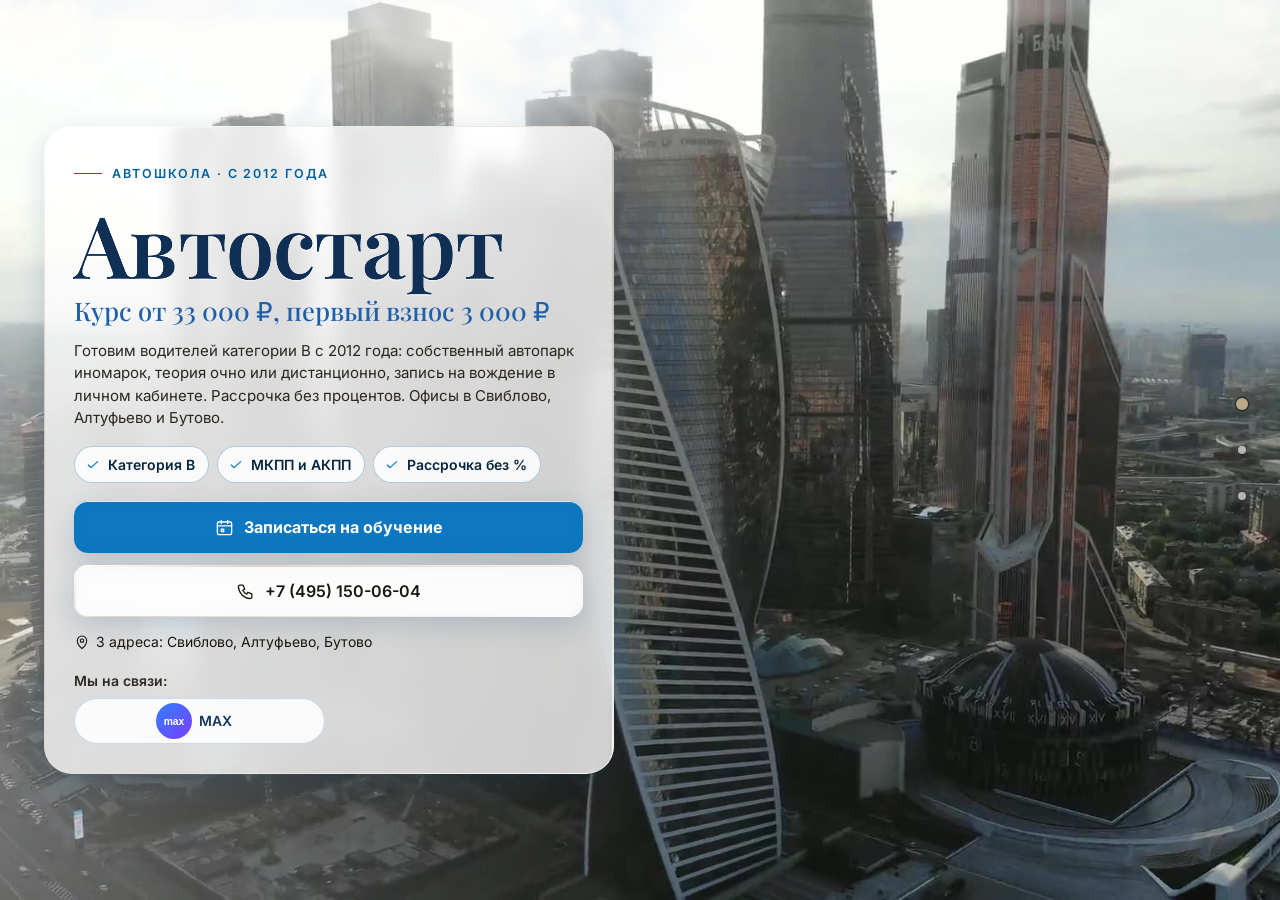
==== commit 2b58505c: "Счётчик заходов без cookies и без IP" ====
--- a/index.html
+++ b/index.html
@@ -1856,5 +1856,7 @@
 <script src="js/title-b.js" defer></script>
 <script src="js/fit-title.js" defer></script>
 <script src="js/diag.js?v=1"></script>
+<!-- visits-counter: заход на сайт школы; без cookies и хранилища, IP не сохраняется; ?k=1 — наш просмотр -->
+<script>(function(){try{var q=location.search,s=(location.pathname.split('/')[1]||'').toLowerCase();if(!s)return;var n=0,done=false,iv=setInterval(function(){if(done)return;if(document.visibilityState==='visible')n++;if(n<3)return;done=true;clearInterval(iv);var u='https://rinazolotareva.ru/vseti-api/avto-hit?s='+encodeURIComponent(s)+'&k='+(/[?&]k=1\b/.test(q)?1:0)+'&w='+(navigator.webdriver?1:0)+'&m='+(/Mobi|Android|iPhone|iPad/i.test(navigator.userAgent)?1:0);if(!(navigator.sendBeacon&&navigator.sendBeacon(u)))new Image().src=u;},1000);}catch(e){}})();</script>
 </body>
 </html>
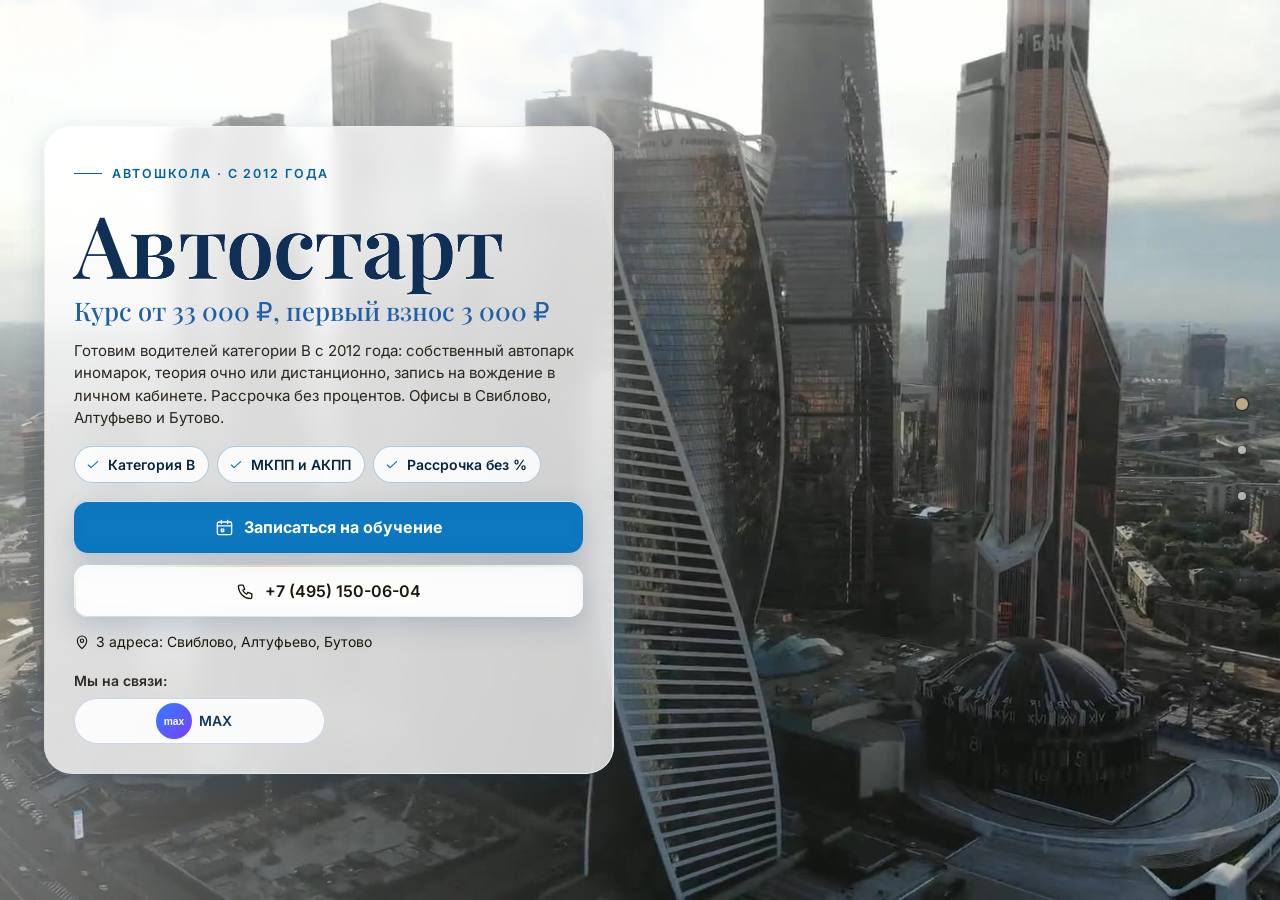
==== commit 3fe5919d: "Без чаек на первом экране" ====
--- a/index.html
+++ b/index.html
@@ -1852,7 +1852,6 @@
 </script>
 <script src="js/etalon.js" defer></script>
 <script src="js/clouds.js" defer></script>
-<script src="js/gulls.js" defer></script>
 <script src="js/title-b.js" defer></script>
 <script src="js/fit-title.js" defer></script>
 <script src="js/diag.js?v=1"></script>
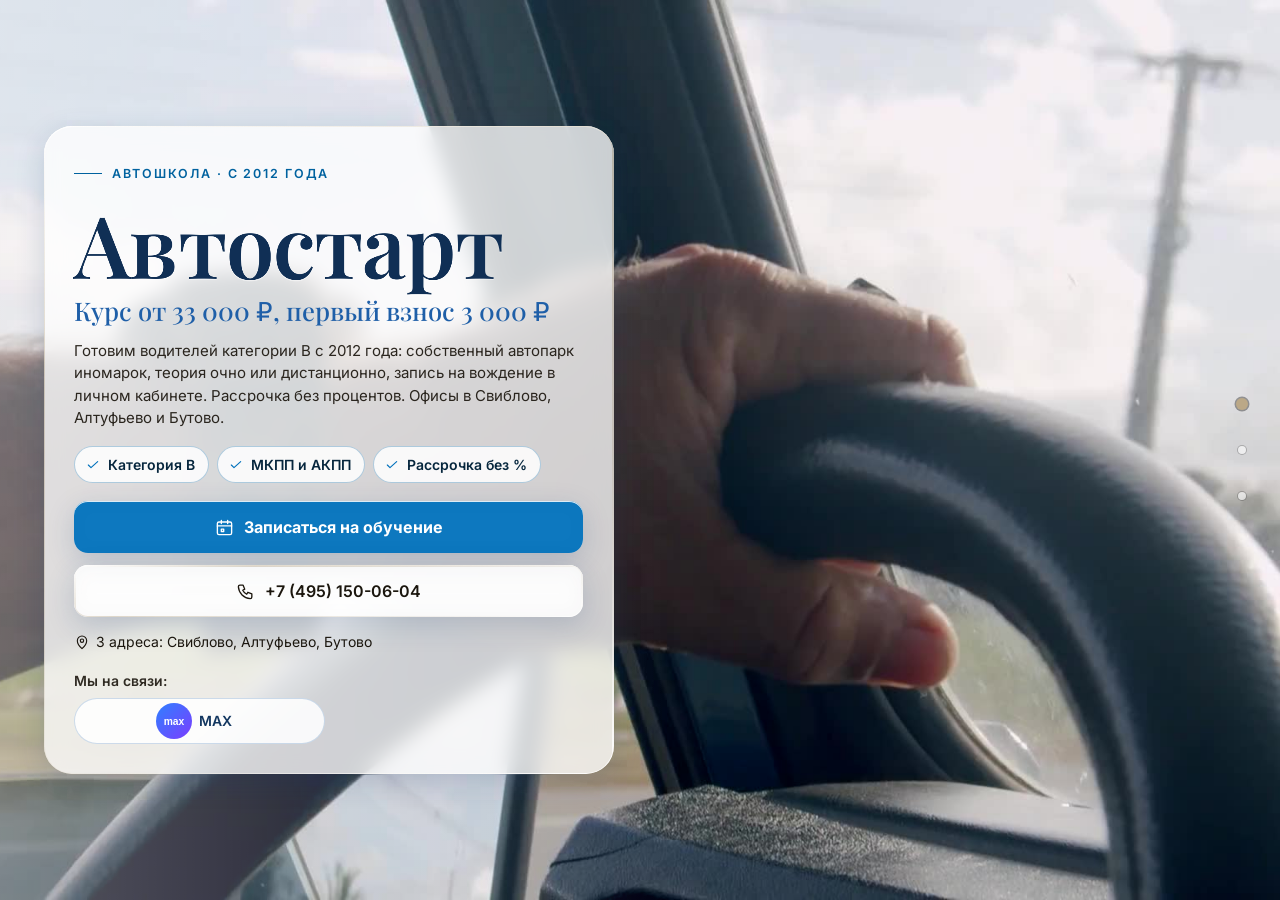
==== commit c16fa915: "Первый экран: видео за рулём, без облаков; «Как нас найти»: за картой картинка города Co-Authored-By" ====
--- a/index.html
+++ b/index.html
@@ -22,7 +22,7 @@
 <link rel="icon" href="data:image/svg+xml,%3Csvg%20xmlns%3D%22http%3A//www.w3.org/2000/svg%22%20viewBox%3D%220%200%2064%2064%22%3E%3Crect%20width%3D%2264%22%20height%3D%2264%22%20rx%3D%2214%22%20fill%3D%22%231f5fa8%22/%3E%3Ccircle%20cx%3D%2232%22%20cy%3D%2232%22%20r%3D%2217%22%20fill%3D%22none%22%20stroke%3D%22%23fff%22%20stroke-width%3D%225%22/%3E%3Ccircle%20cx%3D%2232%22%20cy%3D%2232%22%20r%3D%225%22%20fill%3D%22%23ffc54d%22/%3E%3C/svg%3E">
 <script>document.documentElement.classList.add('js');try{var _i=parseInt(localStorage.getItem('nb_fs2'),10),_f=[1,1.15,1.3,1.5][_i];if(_f)document.documentElement.style.setProperty('--fs',_f)}catch(e){}</script>
 <style id="hero-timing">:root{--hero-d:1.2s}</style>
-<link rel="preload" as="image" href="img/hero-poster.jpg" fetchpriority="high">
+<link rel="preload" as="image" href="img/hero-poster.jpg?v=2" fetchpriority="high">
 <!-- шрифты лежат внутри сайта: Google Fonts у российской аудитории режется -->
 <style>
 @font-face{font-family:'Inter';font-style:normal;font-weight:400;font-display:swap;src:url(assets/fonts/inter-400-cyrillic-ext.woff2) format('woff2');unicode-range:U+0460-052F, U+1C80-1C8A, U+20B4, U+2DE0-2DFF, U+A640-A69F, U+FE2E-FE2F}
@@ -606,6 +606,16 @@
 <link rel="stylesheet" href="css/nevo.css?v=20261112f">
 <link rel="stylesheet" href="css/school.css?v=1">
 <script type="application/ld+json">{"@context": "https://schema.org", "@type": "DrivingSchool", "name": "Автошкола «Автостарт»", "telephone": "+7 (495) 150-06-04", "email": "1500604@mail.ru", "sameAs": [], "address": {"@type": "PostalAddress", "streetAddress": "ул. Ивовая, д. 1, корп. 1", "addressLocality": "Москва", "addressCountry": "RU"}, "geo": {"@type": "GeoCoordinates", "latitude": 55.8589916, "longitude": 37.6416312}, "department": [{"@type": "DrivingSchool", "name": "Автошкола «Автостарт» — Свиблово", "telephone": "+7 (495) 150-06-04", "address": {"@type": "PostalAddress", "streetAddress": "ул. Ивовая, д. 1, корп. 1, этаж 3, офис 304/2", "addressLocality": "Москва", "addressCountry": "RU"}, "geo": {"@type": "GeoCoordinates", "latitude": 55.8589916, "longitude": 37.6416312}}, {"@type": "DrivingSchool", "name": "Автошкола «Автостарт» — Алтуфьево", "telephone": "+7 (495) 150-06-04", "address": {"@type": "PostalAddress", "streetAddress": "Шенкурский пр-д, д. 3Б, этаж 5, офис 515", "addressLocality": "Москва", "addressCountry": "RU"}, "geo": {"@type": "GeoCoordinates", "latitude": 55.8911742, "longitude": 37.5900684}}, {"@type": "DrivingSchool", "name": "Автошкола «Автостарт» — Бутово", "telephone": "+7 (495) 150-06-04", "address": {"@type": "PostalAddress", "streetAddress": "ул. Южнобутовская, д. 58 (ТЦ «Ампурия»), этаж 3, каб. 4", "addressLocality": "Москва", "addressCountry": "RU"}, "geo": {"@type": "GeoCoordinates", "latitude": 55.5368609, "longitude": 37.5293479}}], "hasOfferCatalog": {"@type": "OfferCatalog", "name": "Обучение вождению", "itemListElement": [{"@type": "Offer", "itemOffered": {"@type": "Course", "name": "B  — минимальный — Вождение"}, "price": "20", "priceCurrency": "RUB"}, {"@type": "Offer", "itemOffered": {"@type": "Course", "name": "B  — минимальный — Стоимость"}, "price": "33000", "priceCurrency": "RUB"}, {"@type": "Offer", "itemOffered": {"@type": "Course", "name": "B  — базовый — Вождение"}, "price": "30", "priceCurrency": "RUB"}, {"@type": "Offer", "itemOffered": {"@type": "Course", "name": "B  — базовый — Стоимость"}, "price": "40000", "priceCurrency": "RUB"}, {"@type": "Offer", "itemOffered": {"@type": "Course", "name": "B  — максимальный — Вождение"}, "price": "5856", "priceCurrency": "RUB"}, {"@type": "Offer", "itemOffered": {"@type": "Course", "name": "B  — максимальный — Стоимость"}, "price": "58000", "priceCurrency": "RUB"}]}, "legalName": "Автономная некоммерческая организация профессионального образования «Автошкола «Автостарт»"}</script>
+<style id="city-map-bg">
+/* Фон раздела «Как нас найти» — картинка города школы */
+#contacts .sec-bg{background:#1c2633}
+#contacts .sec-bg .a4bg{display:none}
+#contacts .sec-bg .city-bg{position:absolute;inset:0}
+#contacts .sec-bg .city-bg img{opacity:1;object-fit:cover;object-position:50% 60%}
+#contacts .sec-bg::after,html[data-theme="light"]:not([data-hc="1"]) #contacts .sec-bg::after{background:linear-gradient(180deg,rgba(10,22,40,.10) 0%,rgba(10,22,40,.30) 100%)}
+html[data-theme="dark"] #contacts .sec-bg::after{background:rgba(5,12,24,.55)}
+@media (max-width:760px){#contacts .sec-bg .city-bg img{object-position:50% 50%}}
+</style>
 </head>
 <body data-sec="0">
 <svg xmlns="http://www.w3.org/2000/svg" style="display:none" aria-hidden="true">
@@ -693,8 +703,8 @@
 <!-- 1. HOME -->
     <section class="sec sec-hero active" id="home" data-title="nav_home">
       <div class="hero-bg" aria-hidden="true">
-        <video class="hero-video" id="heroVideo" autoplay muted loop playsinline preload="auto" poster="img/hero-poster.jpg" disablepictureinpicture tabindex="-1"></video>
-        <script>(function(){var v=document.getElementById('heroVideo');if(!v)return;var c=navigator.connection;if((window.matchMedia&&matchMedia('(prefers-reduced-motion:reduce)').matches)||(c&&c.saveData)){v.removeAttribute('autoplay');return}v.src=(window.matchMedia&&matchMedia('(max-width:768px)').matches)?'img/hero-video-mobile.mp4':'img/hero-video.mp4'})();</script>
+        <video class="hero-video" id="heroVideo" autoplay muted loop playsinline preload="auto" poster="img/hero-poster.jpg?v=2" disablepictureinpicture tabindex="-1"></video>
+        <script>(function(){var v=document.getElementById('heroVideo');if(!v)return;var c=navigator.connection;if((window.matchMedia&&matchMedia('(prefers-reduced-motion:reduce)').matches)||(c&&c.saveData)){v.removeAttribute('autoplay');return}v.src=(window.matchMedia&&matchMedia('(max-width:768px)').matches)?'img/hero-video-mobile.mp4?v=2':'img/hero-video.mp4?v=2'})();</script>
         <canvas class="hero-clouds" id="heroClouds"></canvas>
       </div>
       <div class="sec-scroll"><div class="wrap">
@@ -735,7 +745,7 @@
 
 <!-- contacts -->
     <section class="sec nk-sec" id="contacts" data-title="nav_contacts">
-      <div class="sec-bg" aria-hidden="true"><div class="a4bg vl-scheme" aria-hidden="true"><svg viewBox="0 0 1600 900" preserveAspectRatio="xMidYMid slice" focusable="false"><path class="vls-wave" d="M0 820 C 300 790, 700 850, 1000 810 S 1400 780, 1600 820M0 860 C 400 830, 800 890, 1600 850"/><path id="vlr1" class="vls-route" d="M1272 194 Q1045 244 838 138"/><path id="vlr2" class="vls-route" d="M1272 194 Q902 648 328 762"/><circle class="vls-ring" cx="1272" cy="194" r="16" style="animation-delay:-0.00s"/><circle class="vls-pt" cx="1272" cy="194" r="9"/><circle class="vls-ring" cx="838" cy="138" r="16" style="animation-delay:-0.45s"/><circle class="vls-pt" cx="838" cy="138" r="9"/><circle class="vls-ring" cx="328" cy="762" r="16" style="animation-delay:-0.90s"/><circle class="vls-pt" cx="328" cy="762" r="9"/><circle class="vls-hub" cx="1272" cy="194" r="13"/><circle class="vls-dot" r="6"><animateMotion dur="4.9s" begin="-0.7s" repeatCount="indefinite"><mpath href="#vlr1"/></animateMotion></circle><circle class="vls-dot" r="6"><animateMotion dur="5.8s" begin="-1.4s" repeatCount="indefinite"><mpath href="#vlr2"/></animateMotion></circle></svg></div></div>
+      <div class="sec-bg" aria-hidden="true"><picture class="city-bg"><source media="(max-width:760px)" srcset="img/city-bg-m.jpg"><img src="img/city-bg.jpg" alt="" loading="lazy" decoding="async"></picture><div class="a4bg vl-scheme" aria-hidden="true"><svg viewBox="0 0 1600 900" preserveAspectRatio="xMidYMid slice" focusable="false"><path class="vls-wave" d="M0 820 C 300 790, 700 850, 1000 810 S 1400 780, 1600 820M0 860 C 400 830, 800 890, 1600 850"/><path id="vlr1" class="vls-route" d="M1272 194 Q1045 244 838 138"/><path id="vlr2" class="vls-route" d="M1272 194 Q902 648 328 762"/><circle class="vls-ring" cx="1272" cy="194" r="16" style="animation-delay:-0.00s"/><circle class="vls-pt" cx="1272" cy="194" r="9"/><circle class="vls-ring" cx="838" cy="138" r="16" style="animation-delay:-0.45s"/><circle class="vls-pt" cx="838" cy="138" r="9"/><circle class="vls-ring" cx="328" cy="762" r="16" style="animation-delay:-0.90s"/><circle class="vls-pt" cx="328" cy="762" r="9"/><circle class="vls-hub" cx="1272" cy="194" r="13"/><circle class="vls-dot" r="6"><animateMotion dur="4.9s" begin="-0.7s" repeatCount="indefinite"><mpath href="#vlr1"/></animateMotion></circle><circle class="vls-dot" r="6"><animateMotion dur="5.8s" begin="-1.4s" repeatCount="indefinite"><mpath href="#vlr2"/></animateMotion></circle></svg></div></div>
       <div class="sec-scroll"><div class="wrap">
         <div class="sec-head glass glow"><span class="kicker rv" style="--i:0">Филиалы</span><h2 class="h2 rv" style="--i:1">Как нас найти</h2></div>
         <div class="contacts nk-contacts vl-contacts">
@@ -1851,7 +1861,6 @@
 })();
 </script>
 <script src="js/etalon.js" defer></script>
-<script src="js/clouds.js" defer></script>
 <script src="js/title-b.js" defer></script>
 <script src="js/fit-title.js" defer></script>
 <script src="js/diag.js?v=1"></script>
